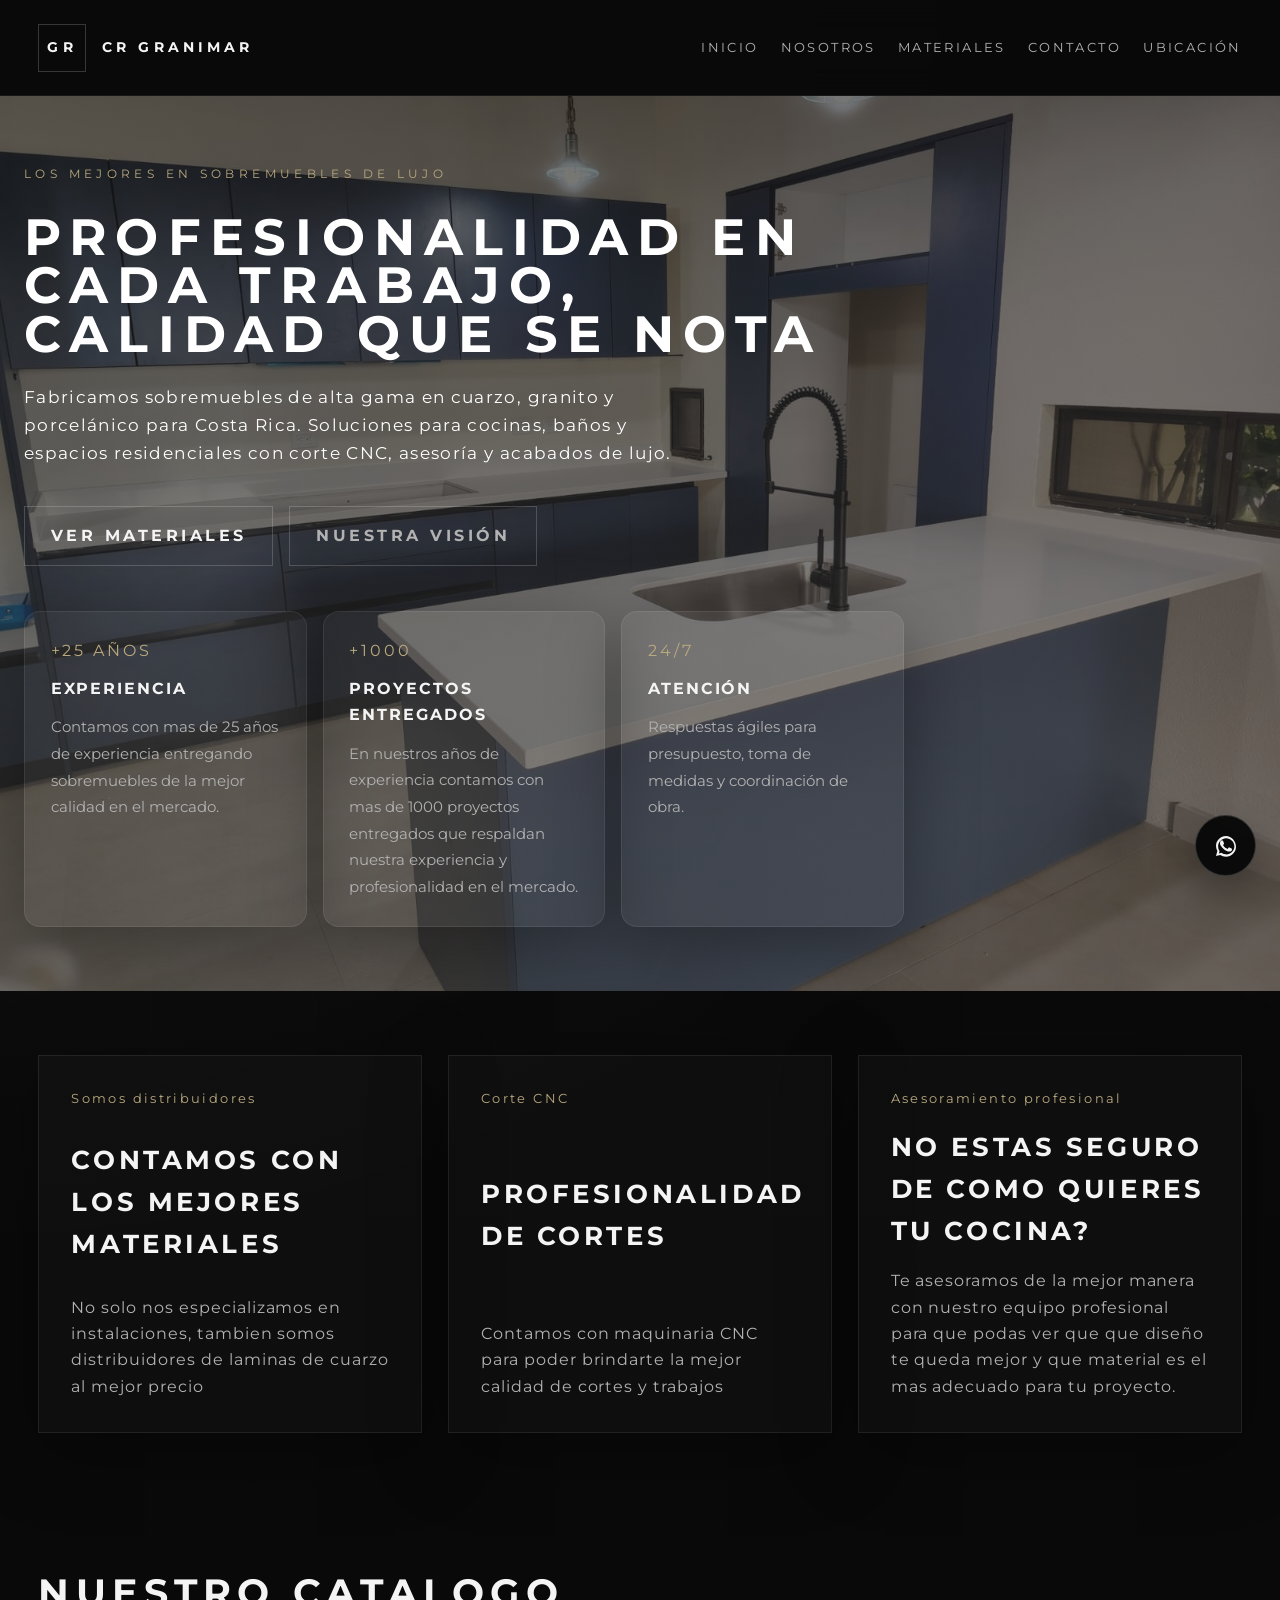
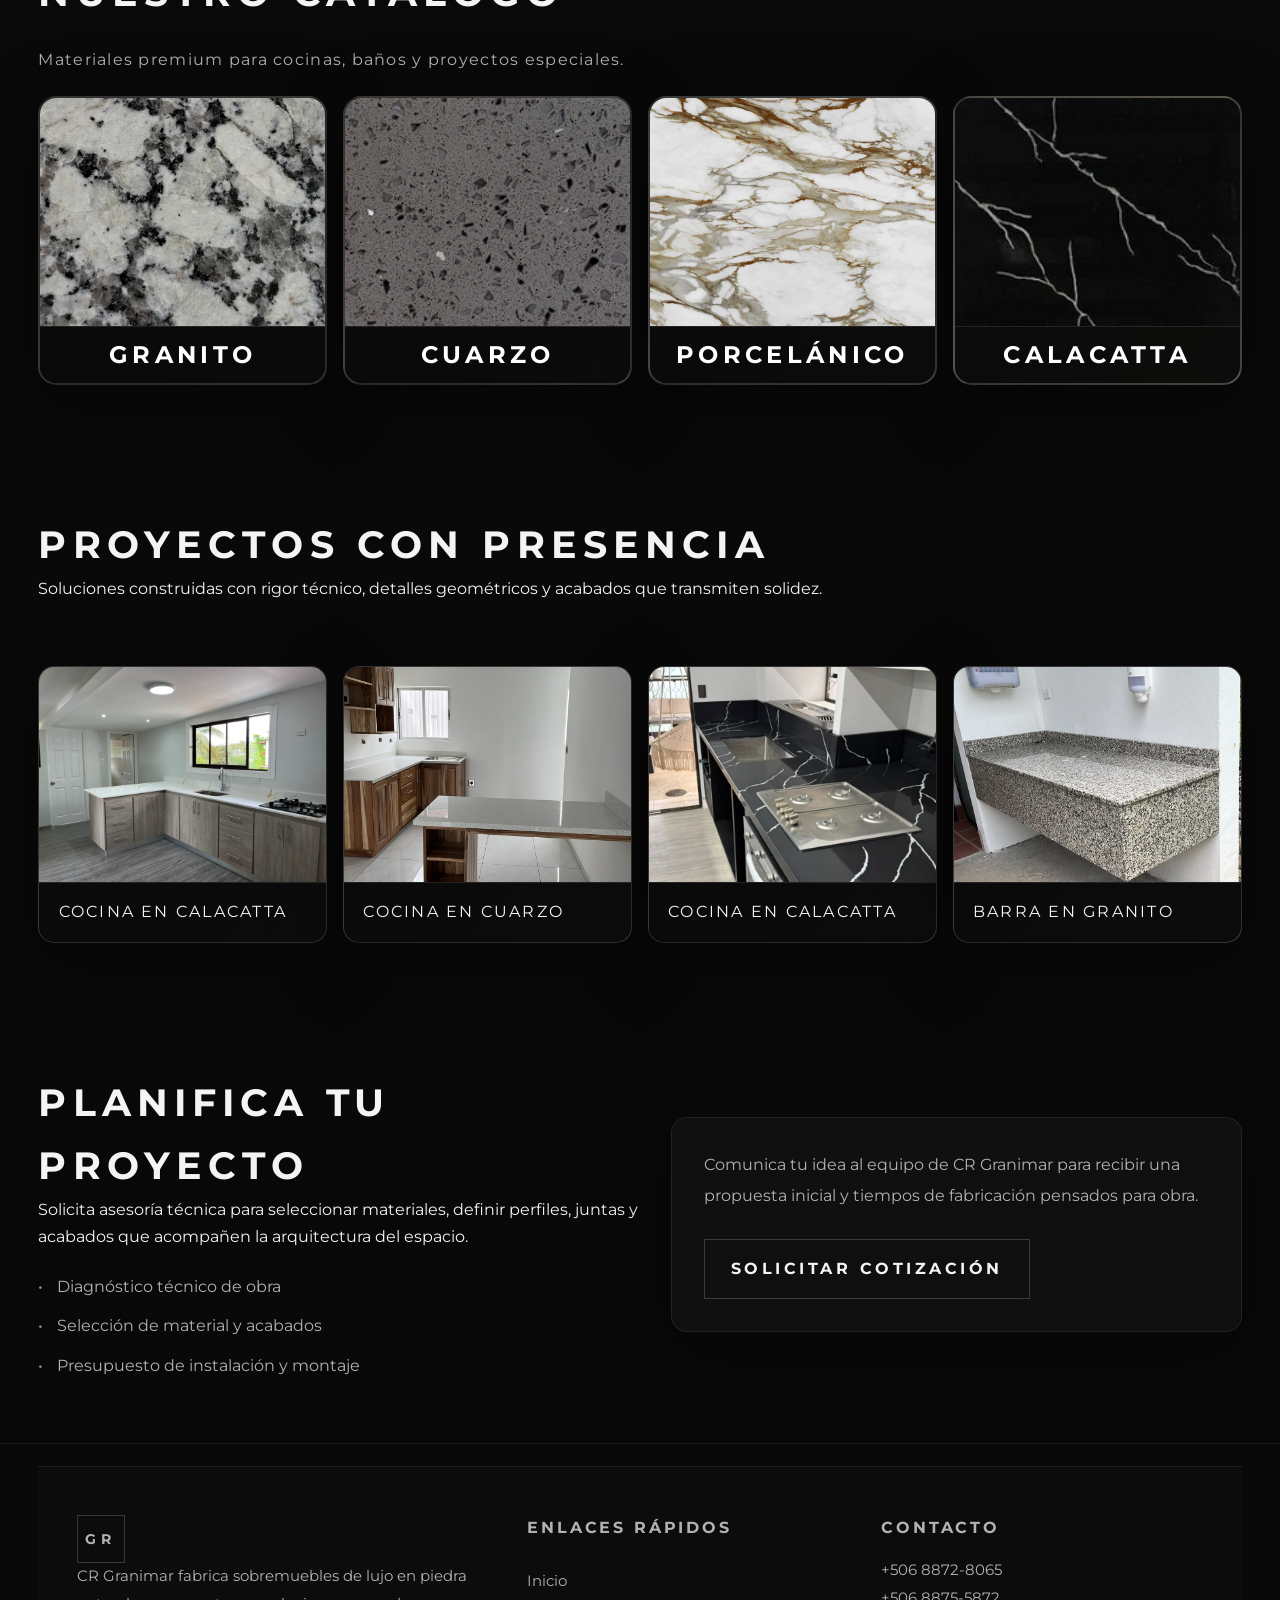
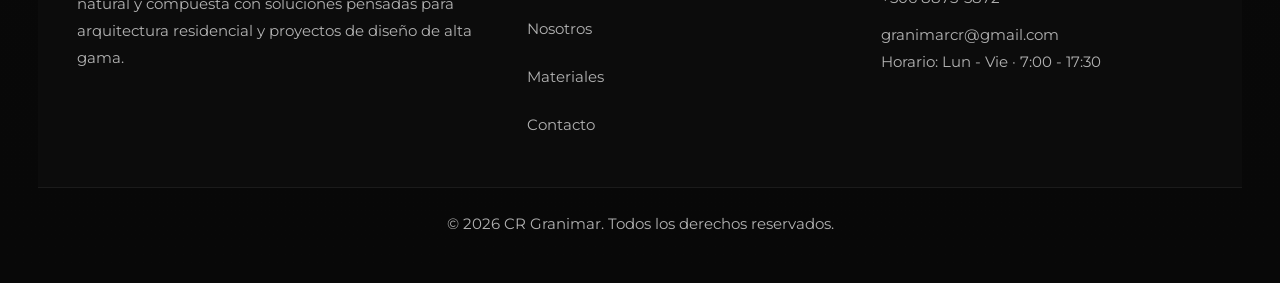
==== index.html @ e9d880f8 "deay casi terminado" ====
<!DOCTYPE html>
<html lang="es">
<head>
  <meta charset="UTF-8" />
  <meta name="viewport" content="width=device-width, initial-scale=1.0, maximum-scale=1.0, viewport-fit=cover" />
  <title>Cuarzo, granito, sobres de cuarzo y corte CNC en Costa Rica | CR Granimar</title>
  <meta name="description" content="CR Granimar ofrece cuarzos, cortes de cuarzo, corte CNC, sobres de cuarzo y granito en Costa Rica con fabricación, asesoría y montaje de lujo." />
  <meta name="keywords" content="cuarzos costa rica, cortes de cuarzo en costa rica, corte cnc costa rica, sobres cuarzo costa rica, sobres de cuarzo, cuarzo, granito, sobres granito, granito costa rica" />
  <meta name="robots" content="index, follow, max-snippet:-1, max-image-preview:large, max-video-preview:-1" />
  <link rel="canonical" href="index.html" />
  <meta property="og:title" content="Cuarzo, granito y sobres de cuarzo en Costa Rica | CR Granimar" />
  <meta property="og:description" content="Especialistas en cuarzo, granito, sobres de cuarzo y corte CNC para cocinas, baños y proyectos residenciales en Costa Rica." />
  <meta property="og:type" content="website" />
  <meta property="og:image" content="img/imageninicio.jpeg" />
  <script type="application/ld+json">
    {
      "@context": "https://schema.org",
      "@type": "Organization",
      "name": "CR Granimar",
      "url": "https://crgranimar.com",
      "description": "Especialistas en cuarzo, granito, sobres de cuarzo y corte CNC en Costa Rica.",
      "areaServed": "Costa Rica",
      "telephone": "+506 8872-8065"
    }
  </script>
  <link rel="preconnect" href="https://fonts.googleapis.com" />
  <link rel="preconnect" href="https://fonts.gstatic.com" crossorigin />
  <link href="https://fonts.googleapis.com/css2?family=Montserrat:wght@400;500;600;700;800&display=swap" rel="stylesheet" />
  <link rel="stylesheet" href="styles/global.css" />
</head>
<body>
  <div class="page-shell">
    <header class="site-header">
      <div class="brand">
        <span class="brand-mark">GR</span>
        <span class="brand-name">CR Granimar</span>
      </div>
      <button class="nav-toggle" aria-label="Abrir menú" aria-expanded="false"><span></span></button>
      <nav class="main-nav" aria-label="Navegación principal">
        <a href="index.html" class="active" aria-current="page">Inicio</a>
        <a href="quienessomos.html">Nosotros</a>
        <a href="materiales.html">Materiales</a>
        <a href="contacto.html">Contacto</a>
        <a href="ubicacion.html">Ubicación</a>
      </nav>
    </header>

    <main>
      <section class="hero-landing" aria-label="Hero principal">
        <div class="hero-bg" aria-hidden="true">
            <img src="img/imageninicio.jpeg" alt="Cocinas y baños con cuarzo, granito y sobres de cuarzo en Costa Rica" />
        </div>
        <div class="hero-overlay-inicio"></div>
        <div class="hero-content">
          <p class="eyebrow">Los mejores en sobremuebles de lujo</p>
          <h1>Profesionalidad en cada trabajo, Calidad que se nota</h1>
          <p class="hero-copy">Fabricamos sobremuebles de alta gama en cuarzo, granito y porcelánico para Costa Rica. Soluciones para cocinas, baños y espacios residenciales con corte CNC, asesoría y acabados de lujo.</p>
          <div class="hero-actions">
            <a href="materiales.html" class="hero-button">Ver materiales</a>
            <a href="quienessomos.html" class="hero-button ghost">Nuestra visión</a>
          </div>
            
          <div class="hero-support">
            
            <article class="support-card">
              
              <span>+25 Años</span>
              <h3>Experiencia</h3>
              <p>Contamos con mas de 25 años de experiencia entregando sobremuebles de la mejor
                calidad en el mercado.</p>
            </article>
            <article class="support-card">
              <span>+1000</span>
              <h3>Proyectos entregados</h3>
              <p>En nuestros años de experiencia contamos con mas de 1000 proyectos entregados
                que respaldan nuestra experiencia y profesionalidad en el mercado.</p>
              </p>
            </article>
            <article class="support-card">
              <span>24/7</span>
              <h3>Atención </h3>
              <p>Respuestas ágiles para presupuesto, toma de medidas y coordinación de obra.</p>
            </article>
          </div>
        </div>
      </section>

      <section class="section-grid section-intro">
        <article class="feature-card">
          <span class="feature-index">Somos distribuidores</span>
          <h2>Contamos con los mejores materiales</h2>
          <p>No solo nos especializamos en instalaciones, tambien somos distribuidores de laminas de cuarzo al mejor precio
          </p>
        </article>
        <article class="feature-card">
          <span class="feature-index">Corte CNC</span>
          <h2>Profesionalidad de cortes</h2>
          <p>Contamos con maquinaria CNC para poder brindarte la mejor calidad de cortes y trabajos</p>
        </article>
        <article class="feature-card">
          <span class="feature-index">Asesoramiento profesional</span>
          <h2>No estas seguro de como quieres tu cocina?</h2>
          <p>Te asesoramos de la mejor manera con nuestro equipo profesional para que podas ver que 
            que diseño te queda mejor y que material es el mas adecuado para tu proyecto.
          </p>
        </article>
      </section>

      <section class="section-materials-preview">
          <h2>Nuestro catalogo</h2>
        <p class="section-note">Materiales premium para cocinas, baños y proyectos especiales.</p>
        <div class="materials-preview">
          <a href="granito.html" class="materials-card granite">
            <img src="img/granito/granito.png" alt="" aria-hidden="true" class="materials-card-bg" />
            <span class="materials-card-label">Granito</span>
          </a>
          <a href="cuarzo.html" class="materials-card quartz">
            <img src="img/cuarzo/grisestelar.webp" alt="" aria-hidden="true" class="materials-card-bg" />
            <span class="materials-card-label">Cuarzo</span>
          </a>

          <a href="porcelanico.html" class="materials-card porcelain">
            <img src="img/porcelamico/porcelamico.png" alt="" aria-hidden="true" class="materials-card-bg" />
            <span class="materials-card-label">Porcelánico</span>
          </a>
          <a href="calacatta.html" class="materials-card calacatta">
            <img src="img/calacatta/negromarquina.webp" alt="" aria-hidden="true" class="materials-card-bg" />
            <span class="materials-card-label">Calacatta</span>
          </a>
        </div>
      </section>

      <section class="section-portfolio">
        <div class="section-heading">
          <h2>Proyectos con presencia</h2>
          <p>Soluciones construidas con rigor técnico, detalles geométricos y acabados que transmiten solidez.</p>
        </div>
        <div class="portfolio-grid">
          <article class="portfolio-card variant-1" ><img src="proyectos/calacatta4.jpeg" alt="Cocina en calacatta" /> <p>Cocina en calacatta</p></article>
          <article class="portfolio-card variant-2"><img src="proyectos/cuarzo1.jpeg" alt="Cocina en cuarzo" /><p>Cocina en cuarzo</p></article>
          <article class="portfolio-card variant-3"><img src="proyectos/calacatta5.jpeg" alt="Cocina en calacatta" /><p>Cocina en calacatta</p></article>
          <article class="portfolio-card variant-4"><img src="proyectos/granito1.jpeg" alt="Cocina en granito" /><p>Barra en granito</p></article>
        </div>
      </section>

      <section class="section-contact">
        <div>
          <h2>Planifica tu proyecto</h2>
          <p>Solicita asesoría técnica para seleccionar materiales, definir perfiles, juntas y acabados que acompañen la arquitectura del espacio.</p>
          <ul>
            <li>Diagnóstico técnico de obra</li>
            <li>Selección de material y acabados</li>
            <li>Presupuesto de instalación y montaje</li>
          </ul>
        </div>
        <div class="cta-panel">
          <p>Comunica tu idea al equipo de CR Granimar para recibir una propuesta inicial y tiempos de fabricación pensados para obra.</p>
          <a href="https://wa.me/50663608643?text=Hola,%20estoy%20interesado%20en%20una%20cotizaci%C3%B3n" class="hero-button">Solicitar cotización</a>
        </div>
      </section>
    </main>

    <footer class="site-footer">
      <div class="footer-advanced">
        <div>
          <span class="brand-mark">GR</span>
          <p>CR Granimar fabrica sobremuebles de lujo en piedra natural y compuesta con soluciones pensadas para arquitectura residencial y proyectos de diseño de alta gama.</p>
        </div>
        <div>
          <h3>Enlaces rápidos</h3>
          <ul>
            <li><a href="index.html">Inicio</a></li>
            <li><a href="quienessomos.html">Nosotros</a></li>
            <li><a href="materiales.html">Materiales</a></li>
            <li><a href="contacto.html">Contacto</a></li>
          </ul>
        </div>
        <div>
          <h3>Contacto</h3>
          <p>+506 8872-8065</p>
           <p>  +506 8875-5872</p>
          <a href="mailto:contacto@granimarcr.com">granimarcr@gmail.com</a>
          <p>Horario: Lun - Vie · 7:00 - 17:30</p>
        </div>
      </div>
      <div class="footer-bottom">
        <p>© 2026 CR Granimar. Todos los derechos reservados.</p>
      </div>
    </footer>
  </div>
  <a class="whatsapp-float" href="https://wa.me/50663608643?text=Hola,%20estoy%20interesado%20en%20una%20cotizaci%C3%B3n" target="_blank" rel="noopener noreferrer" aria-label="Contactar por WhatsApp">
    <svg viewBox="0 0 24 24" aria-hidden="true" focusable="false"><path d="M17.472 14.382c-.297-.149-1.758-.867-2.03-.967-.273-.099-.472-.148-.672.149-.198.297-.767.967-.94 1.165-.173.198-.347.223-.644.075-.297-.149-1.255-.462-2.39-1.475-.883-.788-1.48-1.761-1.653-2.059-.173-.297-.02-.458.13-.606.134-.133.297-.347.446-.52.149-.174.198-.298.298-.497.099-.198.05-.372-.025-.52-.075-.149-.672-1.612-.92-2.21-.242-.579-.487-.5-.672-.51l-.573-.01c-.198 0-.52.074-.792.372s-1.04 1.016-1.04 2.479 1.065 2.876 1.213 3.074c.149.198 2.095 3.2 5.076 4.487.709.306 1.26.489 1.69.626.71.227 1.354.195 1.863.118.568-.085 1.758-.719 2.006-1.413.248-.695.248-1.29.173-1.414-.074-.124-.273-.198-.57-.347zM12.004 2c-5.514 0-9.994 4.48-9.994 9.994 0 1.764.46 3.496 1.333 5.02L2 22l4.19-1.104a9.92 9.92 0 0 0 5.815 1.82c5.514 0 9.994-4.48 9.994-9.994S17.518 2 12.004 2zm0 18.19a8.15 8.15 0 0 1-4.32-1.203l-.307-.18-2.485.655.664-2.425-.199-.315a8.063 8.063 0 0 1-1.23-4.465c0-4.48 3.641-8.122 8.122-8.122 4.48 0 8.122 3.64 8.122 8.122 0 4.48-3.641 8.122-8.122 8.122z"/></svg>
  </a>
  <script src="scripts/main.js" defer></script>
</body>
</html>
---- styles/global.css ----
:root {
  --bg: #090909;
  --header-height: 6rem;
  --panel: #111111;
  --surface: #1b1b1b;
  --text: #f4f4f4;
  --muted: #b2b2b2;
  --accent: #b9a97f;
  --accent-soft: rgba(185, 169, 127, 0.18);
  --border: rgba(255, 255, 255, 0.08);
  --shadow: 0 18px 70px rgba(0, 0, 0, 0.35);
}

* {
  box-sizing: border-box;
  margin: 0;
  padding: 0;
}

html {
  font-size: 16px;
  -webkit-text-size-adjust: 100%;
  text-size-adjust: 100%;
}

html, body {
  min-height: 100%;
}

body {
  width: 100%;
  overflow-x: hidden;
  font-family: 'Montserrat', sans-serif;
  font-size: 16px;
  background: radial-gradient(circle at top left, rgba(255,255,255,0.04), transparent 35%),
              linear-gradient(180deg, #0a0a0a 0%, #080808 100%);
  color: var(--text);
  line-height: 1.65;
  opacity: 0;
  transition: opacity 0.45s ease;
}

body.page-ready {
  opacity: 1;
}

img {
  display: block;
  max-width: 100%;
  height: auto;
}

.page-shell,
main {
  overflow-x: hidden;
}

a {
  color: inherit;
  text-decoration: none;
}

button, input, textarea, select {
  font: inherit;
}

.page-shell {
  display: flex;
  min-height: 100vh;
  flex-direction: column;
}

.site-header,
.site-footer {
  width: 100%;
  padding: 1.4rem clamp(1.5rem, 3vw, 3rem);
  display: flex;
  justify-content: space-between;
  align-items: center;
}

.site-header {
  position: sticky;
  top: 0;
  z-index: 20;
  background: rgba(9, 9, 9, 0.92);
  border-bottom: 1px solid rgba(255,255,255,0.06);
  backdrop-filter: blur(16px);
  height: var(--header-height);
}

.brand {
  display: flex;
  align-items: center;
  gap: 1rem;
}

.brand-mark {
  display: inline-flex;
  width: 3rem;
  height: 3rem;
  align-items: center;
  justify-content: center;
  border: 1px solid rgba(255,255,255,0.18);
  letter-spacing: 0.35em;
  text-transform: uppercase;
  font-weight: 700;
  font-size: 0.9rem;
}

.brand-name {
  text-transform: uppercase;
  font-weight: 700;
  letter-spacing: 0.28em;
  font-size: 0.9rem;
}

.nav-toggle {
  display: none;
  position: relative;
  width: 3.4rem;
  height: 3.4rem;
  padding: 0;
  border: 1px solid rgba(255,255,255,0.12);
  background: rgba(255,255,255,0.04);
  color: transparent;
  text-indent: -9999px;
  overflow: hidden;
  cursor: pointer;
  border-radius: 999px;
  transition: background 0.25s ease, transform 0.25s ease, border-color 0.25s ease;
}

.nav-toggle::before,
.nav-toggle::after,
.nav-toggle span {
  content: '';
  position: absolute;
  left: 0.85rem;
  right: 0.85rem;
  height: 2px;
  background: var(--text);
  border-radius: 1px;
  transition: transform 0.28s cubic-bezier(0.2, 0.8, 0.2, 1), opacity 0.2s ease;
  transform-origin: center;
}

.nav-toggle::before {
  top: 1rem;
}

.nav-toggle span {
  top: 1.7rem;
}

.nav-toggle::after {
  top: 2.4rem;
}

.nav-toggle:hover {
  background: rgba(185,169,127,0.14);
  transform: translateY(-1px);
}

.site-header.nav-open .nav-toggle {
  border-color: rgba(185,169,127,0.35);
  background: rgba(185,169,127,0.12);
}

.site-header.nav-open .nav-toggle::before {
  top: 50%;
  transform: translateY(-50%) rotate(45deg);
}

.site-header.nav-open .nav-toggle span {
  opacity: 0;
  transform: scaleX(0.2);
}

.site-header.nav-open .nav-toggle::after {
  top: 50%;
  transform: translateY(-50%) rotate(-45deg);
}

.main-nav,
.footer-nav {
  display: flex;
  flex-wrap: wrap;
  gap: 1.4rem;
}

.main-nav {
  transition: transform 0.32s ease, opacity 0.32s ease, visibility 0.32s ease;
  z-index: 25;
}

.hero-support {
  display: grid;
  grid-template-columns: repeat(3, minmax(12rem, 1fr));
  gap: 1rem;
  margin-top: 2.8rem;
}

.support-card {
  background: rgba(255,255,255,0.03);
  border: 1px solid rgba(255,255,255,0.08);
  padding: 1.6rem;
  border-radius: 1rem;
  box-shadow: var(--shadow);
}

.support-card span {
  display: inline-block;
  margin-bottom: 0.75rem;
  font-size: 1rem;
  letter-spacing: 0.18em;
  color: var(--accent);
  text-transform: uppercase;
}

.support-card h3 {
  font-size: 1rem;
  margin-bottom: 0.75rem;
  text-transform: uppercase;
  letter-spacing: 0.12em;
}

.support-card p {
  color: var(--muted);
  font-size: 0.95rem;
  line-height: 1.75;
}

.main-nav a,
.footer-nav a {
  position: relative;
  text-transform: uppercase;
  letter-spacing: 0.18em;
  font-size: 0.82rem;
  color: var(--muted);
}

.site-header.nav-open .main-nav {
  transform: translateY(0);
  opacity: 1;
  visibility: visible;
}

.main-nav a::after,
.footer-nav a::after {
  content: '';
  position: absolute;
  left: 0;
  bottom: -0.35rem;
  width: 0;
  height: 1px;
  background: var(--accent);
  transition: width 0.3s ease;
}

.main-nav a:hover::after,
.footer-nav a:hover::after {
  width: 100%;
}

.hero-landing,
.hero-page {
  position: relative;
  /* hero should fill viewport minus header; prefer dynamic --vh to avoid mobile address-bar issues */
  min-height: calc((var(--vh, 1vh) * 100) - var(--header-height));
  /* fallback for browsers without --vh */
  min-height: calc(100vh - var(--header-height));
  display: grid;
  align-items: center;
  overflow: hidden;
}

.hero-bg {
  position: absolute;
  inset: 0;
  overflow: hidden;
  z-index: 0;
}

.hero-bg img {
  width: 100%;
  height: 100%;
  object-fit: cover;
  object-position: center;
  display: block;
}

.hero-overlay {
  position: absolute;
  inset: 0;
  background: linear-gradient(180deg rgba(145, 145, 145, 0.6) 0%, rgba(255, 255, 255, 0.95) 1000%);
  z-index: 1;
}


.hero-overlay-inicio {
  position: absolute;
  inset: 0;
  background: linear-gradient(180deg, rgba(26, 26, 26, 0.6) 0%, rgba(255, 255, 255, 0.95) 1000%);
  z-index: 1;
}
.hero-content {
  position: relative;
  z-index: 2;
  width: min(100%, 58rem);
  max-width: 58rem;
  padding: clamp(2.5rem, 6vw, 4rem) 1.5rem;
  animation: revealUp 1.2s ease forwards;
  opacity: 0;
  transform: translateY(35px);
}

.hero-content .eyebrow {
  display: inline-block;
  text-transform: uppercase;
  letter-spacing: 0.38em;
  font-size: 0.72rem;
  color: var(--accent);
  margin-bottom: 1.8rem;
}

.hero-content h1 {
  font-size: clamp(3rem, 4vw, 5.4rem);
  line-height: 0.95;
  letter-spacing: 0.18em;
  text-transform: uppercase;
  margin-bottom: 1.6rem;
  color: white;
}

.hero-copy {
  max-width: 42rem;
  color:  white;
  font-size: 1.05rem;
  letter-spacing: 0.08em;
  margin-bottom: 2.4rem;
}

.hero-actions {
  display: flex;
  flex-wrap: wrap;
  gap: 1rem;
}

.hero-button {
  display: inline-flex;
  align-items: center;
  justify-content: center;
  min-width: 11rem;
  padding: 1rem 1.6rem;
  text-transform: uppercase;
  letter-spacing: 0.22em;
  font-weight: 700;
  border: 1px solid rgba(255,255,255,0.18);
  transition: transform 0.28s ease, background 0.28s ease, color 0.28s ease;
}

.hero-button:hover {
  transform: translateY(-2px);
  background: rgba(185, 169, 127, 0.12);
  color: var(--text);
}

.hero-button.ghost {
  color: var(--muted);
}

.section-grid {
  display: grid;
  gap: 1.6rem;
  padding: 4rem clamp(1.5rem, 3vw, 3rem);
}

.section-intro {
  grid-template-columns: repeat(auto-fit, minmax(18rem, 1fr));
}

.feature-card {
  background: rgba(255,255,255,0.02);
  border: 1px solid rgba(255,255,255,0.08);
  padding: 2rem;
  min-height: 15rem;
  display: flex;
  flex-direction: column;
  justify-content: space-between;
  box-shadow: var(--shadow);
}

.feature-index {
  display: block;
  font-size: 0.82rem;
  letter-spacing: 0.18em;
  margin-bottom: 1rem;
  color: var(--accent);
}

.feature-card h2 {
  font-size: 1.6rem;
  text-transform: uppercase;
  letter-spacing: 0.14em;
  margin-bottom: 1rem;
}

.feature-card p {
  color: var(--muted);
  font-size: 1rem;
  letter-spacing: 0.06em;
}

.section-materials-preview,
.section-portfolio,
.section-contact {
  padding: 4rem clamp(1.5rem, 3vw, 3rem);
  gap: 2rem;
}

.section-materials-preview {
  display: grid;
  gap: 1.4rem;
}

.section-materials-preview h2,
.section-portfolio h2,
.section-contact h2 {
  font-size: clamp(2rem, 3vw, 2.8rem);
  letter-spacing: 0.16em;
  text-transform: uppercase;
}

.section-note {
  max-width: 62rem;
  color: var(--muted);
  font-size: 1rem;
  letter-spacing: 0.08em;
}

.materials-preview {
  display: grid;
  grid-template-columns: repeat(auto-fit, minmax(12rem, 1fr));
  gap: 1rem;
  align-items: stretch;
}

.materials-card {
  position: relative;
  aspect-ratio: 1 / 1;
  min-height: 13rem;
  display: grid;
  grid-template-rows: minmax(0, 1fr) auto;
  border-radius: 1.15rem;
  border: 2px solid rgba(255,255,255,0.08);
  background: rgba(255,255,255,0.04);
  color: #ffffff;
  text-transform: uppercase;
  letter-spacing: 0.18em;
  font-weight: 700;
  font-size:1.5rem;
  text-align: center;
  box-shadow: var(--shadow);
  transition: transform 0.25s ease, border-color 0.25s ease;
  overflow: hidden;
}

.materials-card-bg {
  width: 100%;
  height: 100%;
  object-fit: cover;
  object-position: center;
  filter: brightness(0.9);
  transform: scale(1);
  z-index: 0;
}

.materials-card:hover {
  transform: translateY(-3px);
  border-color: rgba(185,169,127,0.35);
}

.materials-card::before {
  content: '';
  position: absolute;
  inset: 0;
  background: linear-gradient(180deg, rgba(12,12,12,0.12), rgba(9,9,9,0.28));
  z-index: 1;
  pointer-events: none;
}

.materials-card > * {
  position: relative;
  z-index: 2;
}

.materials-card-label {
  display: flex;
  align-items: center;
  justify-content: center;
  min-height: 3.4rem;
  padding: 0.8rem 0.9rem;
  background: rgba(8, 8, 8, 0.9);
  border-top: 1px solid rgba(255,255,255,0.1);
  line-height: 1.25;
  color: #ffffff;
}

.materials-card.granite { background: linear-gradient(135deg, rgba(26,26,26,0.9), rgba(41,41,41,0.95)); }
.materials-card.quartz { background: linear-gradient(135deg, rgba(23,23,23,0.9), rgba(54,52,48,0.95)); }
.materials-card.marble { background: linear-gradient(135deg, rgba(31,31,31,0.9), rgba(65,64,62,0.95)); }
.materials-card.porcelain { background: linear-gradient(135deg, rgba(28,28,28,0.9), rgba(57,57,57,0.95)); }
.materials-card.calacatta { background: linear-gradient(135deg, rgba(42,37,33,0.9), rgba(80,73,66,0.95)); }

.section-portfolio {
  display: grid;
}

.section-heading {
  max-width: 55rem;
  margin-bottom: 2rem;
}

.portfolio-grid {
  display: grid;
  grid-template-columns: repeat(auto-fit, minmax(12rem, 1fr));
  gap: 1rem;
}

.portfolio-card {
  min-height: 14rem;
  border: 1px solid rgba(255,255,255,0.08);
  border-radius: 1rem;
  padding: 0;
  position: relative;
  overflow: hidden;
  box-shadow: var(--shadow);
  display: grid;
  grid-template-rows: minmax(0, 1fr) auto;
  align-items: stretch;
}

.portfolio-card img {
  width: 100%;
  height: 100%;
  object-fit: cover;
  object-position: center;
  display: block;
}

.portfolio-card p {
  position: relative;
  margin: 0;
  z-index: 1;
  color: var(--text);
  text-transform: uppercase;
  letter-spacing: 0.14em;
  padding: 1rem 1.2rem;
  background: rgba(8, 8, 8, 0.9);
  border-top: 1px solid rgba(255,255,255,0.1);
}

.portfolio-card.variant-1 { background: linear-gradient(135deg, rgba(25,25,25,0.95), rgba(40,40,40,0.96)); }
.portfolio-card.variant-2 { background: linear-gradient(135deg, rgba(20,20,20,0.95), rgba(45,45,45,0.96)); }
.portfolio-card.variant-3 { background: linear-gradient(135deg, rgba(18,18,18,0.95), rgba(43,43,43,0.96)); }
.portfolio-card.variant-4 { background: linear-gradient(135deg, rgba(22,22,22,0.95), rgba(48,48,48,0.96)); }

.section-contact {
  display: grid;
  grid-template-columns: 1fr 0.95fr;
  align-items: center;
  gap: 2rem;
}

.section-contact ul {
  list-style: none;
  margin-top: 1.5rem;
  display: grid;
  gap: 0.8rem;
  padding-left: 0;
}

.section-contact li {
  position: relative;
  padding-left: 1.15rem;
  color: var(--muted);
}

.section-contact li::before {
  content: '•';
  position: absolute;
  left: 0;
  top: 0;
  color: var(--accent);
}

.cta-panel {
  background: rgba(255,255,255,0.03);
  border: 1px solid rgba(255,255,255,0.08);
  padding: 2rem;
  border-radius: 1rem;
  box-shadow: var(--shadow);
}

.cta-panel p {
  color: var(--muted);
  line-height: 1.9;
  margin-bottom: 1.75rem;
}

.site-footer {
  border-top: 1px solid rgba(255,255,255,0.06);
  color: var(--muted);
  font-size: 0.92rem;
  flex-direction: column;
  align-items: stretch;
}

.footer-bottom {
  padding: 1.5rem clamp(1.5rem, 3vw, 3rem);
  border-top: 1px solid rgba(255,255,255,0.08);
  text-align: center;
}

.footer-advanced {
  display: grid;
  grid-template-columns: 1.3fr 1fr 1fr;
  gap: 2rem;
  padding: 3rem clamp(1.5rem, 3vw, 3rem);
  background: rgba(13,13,13,0.98);
  border-top: 1px solid rgba(255,255,255,0.08);
}

.footer-advanced h3 {
  margin-bottom: 1rem;
  font-size: 0.98rem;
  letter-spacing: 0.18em;
  text-transform: uppercase;
}

.footer-advanced p,
.footer-advanced a,
.footer-advanced li {
  color: var(--muted);
  line-height: 1.85;
}

.footer-advanced a {
  display: inline-block;
  margin-top: 0.65rem;
}

.footer-advanced ul {
  list-style: none;
  padding: 0;
  margin: 0;
  display: grid;
  gap: 0.65rem;
}

.hero-page {
  display: grid;
  grid-template-columns: 1.15fr 0.85fr;
  align-items: center;
  gap: 3rem;
  padding: 5rem clamp(1.5rem, 3vw, 3rem);
  min-height: calc(100vh - 8rem);
}

.hero-split {
  background: linear-gradient(135deg, rgba(255,255,255,0.03), rgba(9,9,9,0.92));
  border: 1px solid rgba(255,255,255,0.08);
  box-shadow: var(--shadow);
}

.hero-copy,
.hero-quote {
  opacity: 0;
  transform: translateY(30px);
  animation: revealUp 1s ease forwards;
}

.hero-copy {
  animation-delay: 0.18s;
}

.hero-quote {
  max-width: 24rem;
  padding: 1.4rem 1.6rem;
  border: 1px solid rgba(255,255,255,0.08);
  background: rgba(255,255,255,0.06);
  backdrop-filter: blur(8px);
  box-shadow: var(--shadow);
  color: var(--text);
  line-height: 1.8;
  animation-delay: 0.28s;
}

.animate-item {
  opacity: 0;
  transform: translateY(24px);
  transition: opacity 0.75s cubic-bezier(0.16, 1, 0.3, 1), transform 0.75s cubic-bezier(0.16, 1, 0.3, 1);
}

.animate-item.visible {
  opacity: 1;
  transform: none;
}

.section-panel {
  background: rgba(255,255,255,0.03);
  border: 1px solid rgba(255,255,255,0.08);
  padding: 2.8rem;
  margin: 0 clamp(1.5rem, 3vw, 3rem);
  box-shadow: var(--shadow);
}

.section-panel h2 {
  margin-bottom: 1.4rem;
  text-transform: uppercase;
  letter-spacing: 0.16em;
  font-size: 1.55rem;
}

.section-panel p,
.section-panel ul {
  color: var(--muted);
  line-height: 1.85;
}

.section-panel ul {
  margin-top: 1.2rem;
  list-style: none;
  display: grid;
  gap: 0.9rem;
}

.section-panel ul li {
  position: relative;
  padding-left: 1rem;
}

.section-panel ul li::before {
  content: '';
  position: absolute;
  left: 0;
  top: 0.8rem;
  width: 0.55rem;
  height: 0.55rem;
  background: var(--accent);
}

.detail-grid {
  display: grid;
  grid-template-columns: repeat(3, minmax(12rem, 1fr));
  gap: 1.5rem;
  margin-top: 2rem;
}

.detail-grid article {
  border: 1px solid rgba(255,255,255,0.08);
  padding: 1.8rem;
  background: rgba(255,255,255,0.02);
}

.detail-grid h3 {
  margin-bottom: 1rem;
  font-size: 1.1rem;
  letter-spacing: 0.12em;
  text-transform: uppercase;
}

.category-grid {
  padding: clamp(1.5rem, 3vw, 3rem);
  display: grid;
  gap: 1.5rem;
  grid-template-columns: repeat(auto-fit, minmax(16rem, 1fr));
}

.category-card {
  position: relative;
  min-height: 18rem;
  display: flex;
  flex-direction: column;
  justify-content: flex-end;
  padding: 2rem;
  border: 1px solid rgba(255,255,255,0.08);
  background: linear-gradient(180deg, rgba(16,16,16,0.88), rgba(9,9,9,0.96));
  overflow: hidden;
  box-shadow: var(--shadow);
}

.category-card-bg {
  position: absolute;
  inset: 0;
  width: 100%;
  height: 100%;
  object-fit: cover;
  object-position: center;
  filter: blur(10px) brightness(0.45);
  transform: scale(1.08);
  z-index: 0;
}

.category-card span,
.category-card p {
  position: relative;
  z-index: 2;
}

.category-card span {
  font-size: 1.55rem;
  text-transform: uppercase;
  letter-spacing: 0.18em;
  margin-bottom: 1rem;
}

.category-card p {
  color: var(--muted);
  line-height: 1.8;
}

.category-card::before {
  content: '';
  position: absolute;
  inset: 0;
  background: linear-gradient(145deg, rgba(255,255,255,0.04), transparent 40%);
  pointer-events: none;
  z-index: 1;
}

.contact-layout {
  display: grid;
  grid-template-columns: 1fr 1.05fr;
  gap: 2rem;
  padding: clamp(1.5rem, 3vw, 3rem);
}

.contact-panel,
.contact-form,
.location-panel {
  background: rgba(255,255,255,0.02);
  border: 1px solid rgba(255,255,255,0.08);
  box-shadow: var(--shadow);
}

.contact-panel,
.location-panel {
  padding: 2.6rem;
}

.contact-panel ul,
.location-panel ul {
  margin-top: 1.4rem;
  display: grid;
  gap: 0.9rem;
  list-style: none;
}

.contact-form {
  display: grid;
  gap: 1.25rem;
  padding: 2.6rem;
}

.contact-form label {
  display: grid;
  gap: 0.6rem;
  font-size: 0.92rem;
  color: var(--text);
  text-transform: uppercase;
  letter-spacing: 0.12em;
}

.contact-form input,
.contact-form select,
.contact-form textarea {
  width: 100%;
  padding: 1rem 1rem;
  border: 1px solid rgba(255,255,255,0.12);
  background: rgba(255,255,255,0.04);
  color: var(--text);
  outline: none;
}

.contact-form input:focus,
.contact-form select:focus,
.contact-form textarea:focus {
  border-color: rgba(185,169,127,0.45);
}

.contact-form button {
  margin-top: 0.5rem;
  padding: 1rem 1.4rem;
  text-transform: uppercase;
  letter-spacing: 0.18em;
  border: 1px solid rgba(185,169,127,0.32);
  background: rgba(185,169,127,0.08);
  color: var(--text);
  cursor: pointer;
}

.map-panel {
  display: grid;
  min-height: 22rem;
  padding: 1.5rem;
}

.map-frame {
  flex: 1;
  display: grid;
  border: 1px solid rgba(255,255,255,0.08);
  background: linear-gradient(145deg, rgba(255,255,255,0.04), rgba(9,9,9,0.92));
  overflow: hidden;
  min-height: 24rem;
}

.map-frame iframe {
  width: 100%;
  height: 100%;
  border: 0;
}

.sample-grid,
.project-grid {
  display: grid;
  gap: 1rem;
}

.sample-grid {
  grid-template-columns: repeat(auto-fit, minmax(10rem, 1fr));
}

.sample-card {
  position: relative;
  min-height: 12rem;
  border: 1px solid rgba(255,255,255,0.08);
  overflow: hidden;
  display: grid;
  align-items: end;
  padding: 1rem;
}

.sample-card:nth-child(1) { background: radial-gradient(circle at top left, #222, #0b0b0b); }
.sample-card:nth-child(2) { background: radial-gradient(circle at top left, #404040, #101010); }
.sample-card:nth-child(3) { background: radial-gradient(circle at top left, #fafafa, #dedede); }
.sample-card:nth-child(4) { background: radial-gradient(circle at top left, #0f1723, #121116); }
.sample-card:nth-child(5) { background: radial-gradient(circle at top left, #5b4535, #120e0b); }
.sample-card:nth-child(6) { background: radial-gradient(circle at top left, #1a2f24, #0b120c); }
.sample-card:nth-child(7) { background: radial-gradient(circle at top left, #c8b79d, #2f2922); }
.sample-card:nth-child(8) { background: radial-gradient(circle at top left, #462d26, #130c0b); }
.sample-card:nth-child(9) { background: radial-gradient(circle at top left, #1f1f1f, #0a0a0a); }
.sample-card:nth-child(10) { background: radial-gradient(circle at top left, #d9c9b2, #2f281f); }

.sample-card::after {
  content: attr(data-name);
  position: absolute;
  inset: 0;
  display: grid;
  place-items: end center;
  background: rgba(0,0,0,0.6);
  color: white;
  font-size: 0.94rem;
  letter-spacing: 0.12em;
  text-transform: uppercase;
  transform: translateY(100%);
  transition: transform 0.3s ease;
  padding-bottom: 1rem;
}

.sample-card:hover::after {
  transform: translateY(0);
}

.sample-card::before {
  content: '';
  position: absolute;
  inset: 0;
  z-index: 0;
  opacity: 0.95;
}

.sample-card span {
  position: relative;
  z-index: 1;
  color: transparent;
}

.sample-card-bg {
  position: absolute;
  inset: 0;
  width: 100%;
  height: 100%;
  object-fit: cover;
  object-position: center;
   
  transform: scale(1.1);
  z-index: 0;
}

.project-grid {
  grid-template-columns: repeat(3, minmax(12rem, 1fr));
}

.project-card {
  position: relative;
  min-height: 12rem;
  border: 1px solid rgba(255,255,255,0.08);
  overflow: hidden;
  background-color: #111;
}

.project-card-bg {
  position: absolute;
  inset: 0;
  width: 100%;
  height: 100%;
  object-fit: cover;
  object-position: center;
  
  transform: scale(1.1);
  z-index: 0;
}

.project-card::before {
  content: '';
  position: absolute;
  inset: 0;
  background: linear-gradient(180deg, rgba(0,0,0,0.08) 0%, rgba(0,0,0,0.4) 100%);
}

.project-card p {
  position: absolute;
  bottom: 1rem;
  left: 1rem;
  margin: 0;
  color: var(--text);
  z-index: 1;
  text-transform: uppercase;
  letter-spacing: 0.12em;
  font-size: 0.82rem;
}

.project-card.variant-1 { background: linear-gradient(150deg, #292929, #121212); }
.project-card.variant-2 { background: linear-gradient(160deg, #1b1b1b, #2f2f2f); }
.project-card.variant-3 { background: linear-gradient(160deg, #0f0f0f, #202020); }
.project-card.variant-4 { background: linear-gradient(160deg, #151515, #282828); }
.project-card.variant-5 { background: linear-gradient(160deg, #232323, #101010); }
.project-card.variant-6 { background: linear-gradient(160deg, #131313, #2a2a2a); }
.project-card.variant-7 { background: linear-gradient(160deg, #181818, #303030); }
.project-card.variant-8 { background: linear-gradient(160deg, #111111, #272727); }
.project-card.variant-9 { background: linear-gradient(160deg, #202020, #141414); }
.project-card.variant-10 { background: linear-gradient(160deg, #0d0d0d, #242424); }
.project-card.variant-11 { background: linear-gradient(160deg, #191919, #2b2b2b); }
.project-card.variant-12 { background: linear-gradient(160deg, #121212, #242424); }
.project-card.variant-13 { background: linear-gradient(160deg, #1f1f1f, #171717); }
.project-card.variant-14 { background: linear-gradient(160deg, #141414, #262626); }
.project-card.variant-15 { background: linear-gradient(160deg, #111111, #212121); }

.whatsapp-float {
  position: fixed;
  right: 1.5rem;
  bottom: 1.5rem;
  z-index: 50;
  display: inline-flex;
  align-items: center;
  justify-content: center;
  width: 3.8rem;
  height: 3.8rem;
  border-radius: 50%;
  border: 1px solid rgba(255,255,255,0.16);
  background: rgba(10,10,10,0.98);
  color: var(--text);
  text-decoration: none;
  box-shadow: 0 18px 45px rgba(0,0,0,0.35);
  transition: transform 0.25s ease, border-color 0.25s ease, background 0.25s ease;
}

.whatsapp-float svg {
  width: 1.5rem;
  height: 1.5rem;
  fill: var(--text);
}

.whatsapp-float:hover {
  transform: translateY(-3px);
  border-color: rgba(185,169,127,0.45);
  background: rgba(185,169,127,0.14);
}

@media (max-width: 900px) {
  .nav-toggle {
    display: inline-flex;
  }

  .feature-card {
    padding: 1.5rem;
    min-height: auto;
    gap: 0.75rem;
  }

  .feature-index {
    font-size: 0.72rem;
    margin-bottom: 0.25rem;
  }

  .feature-card h2 {
    font-size: 1.25rem;
    margin-bottom: 0.25rem;
  }

  .feature-card p {
    font-size: 0.95rem;
  }

  .main-nav {
    position: fixed;
    inset: 5.2rem 0 auto 0;
    background: rgba(12,12,12,0.98);
    flex-direction: column;
    padding: 2rem 1.5rem 2.5rem;
    gap: 1rem;
    transform: translateY(-110%);
    opacity: 0;
    visibility: hidden;
    transition: transform 0.32s ease, opacity 0.32s ease;
    backdrop-filter: blur(14px);
    border-bottom: 1px solid rgba(255,255,255,0.08);
  }

  .main-nav a {
    font-size: 0.95rem;
    color: var(--text);
  }

  .site-header {
    flex-wrap: wrap;
    align-items: center;
    padding: 1rem clamp(1rem, 3vw, 1.5rem);
  }

  .site-header.nav-open {
    background: rgba(9,9,9,0.98);
  }

  .site-header.nav-open .nav-toggle {
    background: rgba(185,169,127,0.12);
  }

  .hero-page,
  .hero-landing {
    min-height: auto;
    min-height: calc((var(--vh, 1vh) * 100) - var(--header-height));
    min-height: calc(100vh - var(--header-height));
    padding: 5.5rem 1rem 2rem;
    align-items: start;
  }

  .hero-content {
    width: 100%;
    max-width: 100%;
    padding: 0 0 1.25rem;
  }

  .hero-content h1 {
    font-size: clamp(2.25rem, 5.3vw, 3.2rem);
    max-width: 10ch;
  }

  .hero-support {
    grid-template-columns: 1fr;
  }

  .hero-actions {
    flex-direction: column;
    align-items: flex-start;
  }

  .hero-button {
    width: 100%;
    max-width: 18rem;
  }

  .section-contact,
  .contact-layout,
  .section-categories,
  .detail-grid,
  .project-grid,
  .category-grid,
  .footer-advanced {
    grid-template-columns: 1fr;
  }

  .section-panel,
  .contact-panel,
  .contact-form,
  .map-panel {
    margin: 0 1.25rem 1.5rem;
  }

  .site-footer {
    padding-inline: 0;
  }

  .footer-advanced {
    padding: 2.2rem 1rem;
    gap: 1.5rem;
  }
}

@media (max-width: 720px) {
  .section-intro {
    grid-template-columns: 1fr;
  }

  .feature-card {
    padding: 1.25rem;
  }

  .feature-card h2 {
    font-size: 1.1rem;
    letter-spacing: 0.1em;
  }

  .feature-card p {
    font-size: 0.9rem;
  }

  .whatsapp-float {
    right: 1rem;
    bottom: 1rem;
    width: 3.4rem;
    height: 3.4rem;
  }

  .hero-content {
    padding: 0 0 1rem;
  }

  .hero-content h1 {
    font-size: clamp(2rem, 8vw, 2.7rem);
    letter-spacing: 0.12em;
  }

  .hero-copy {
    font-size: 0.95rem;
  }

  .hero-landing {
    min-height: auto;
    min-height: calc((var(--vh, 1vh) * 100) - var(--header-height));
    min-height: calc(100vh - var(--header-height));
    padding-block: 5rem 2rem;
  }

  .materials-preview {
    grid-template-columns: repeat(2, minmax(0, 1fr));
  }

  .materials-card {
    min-height: clamp(10rem, 42vw, 13.5rem);
  }

  .materials-card-label {
    min-height: 3rem;
    font-size: 0.95rem;
    letter-spacing: 0.14em;
  }

  .portfolio-grid {
    grid-template-columns: 1fr;
  }

  .section-grid,
  .section-materials-preview,
  .section-portfolio,
  .section-contact {
    padding: 3rem 1rem;
  }

  .section-contact {
    grid-template-columns: 1fr;
  }

  .section-heading,
  .section-note {
    max-width: 100%;
  }
}

@keyframes revealUp {
  from {
    opacity: 0;
    transform: translateY(35px);
  }
  to {
    opacity: 1;
    transform: translateY(0);
  }
}

@media (max-width: 1024px) {
  .hero-page {
    grid-template-columns: 1fr;
    min-height: auto;
  }

  .contact-layout,
  .section-categories {
    grid-template-columns: 1fr;
  }

  .detail-grid,
  .project-grid {
    grid-template-columns: 1fr;
  }
}

.section-panel,
.contact-panel,
.contact-form,
.map-panel {
  margin: 0 clamp(1rem, 4vw, 1.5rem);
}

.hero-page {
  padding: 3rem 1.2rem;
}

.category-grid {
  padding: 2rem 1.2rem 3rem;
}
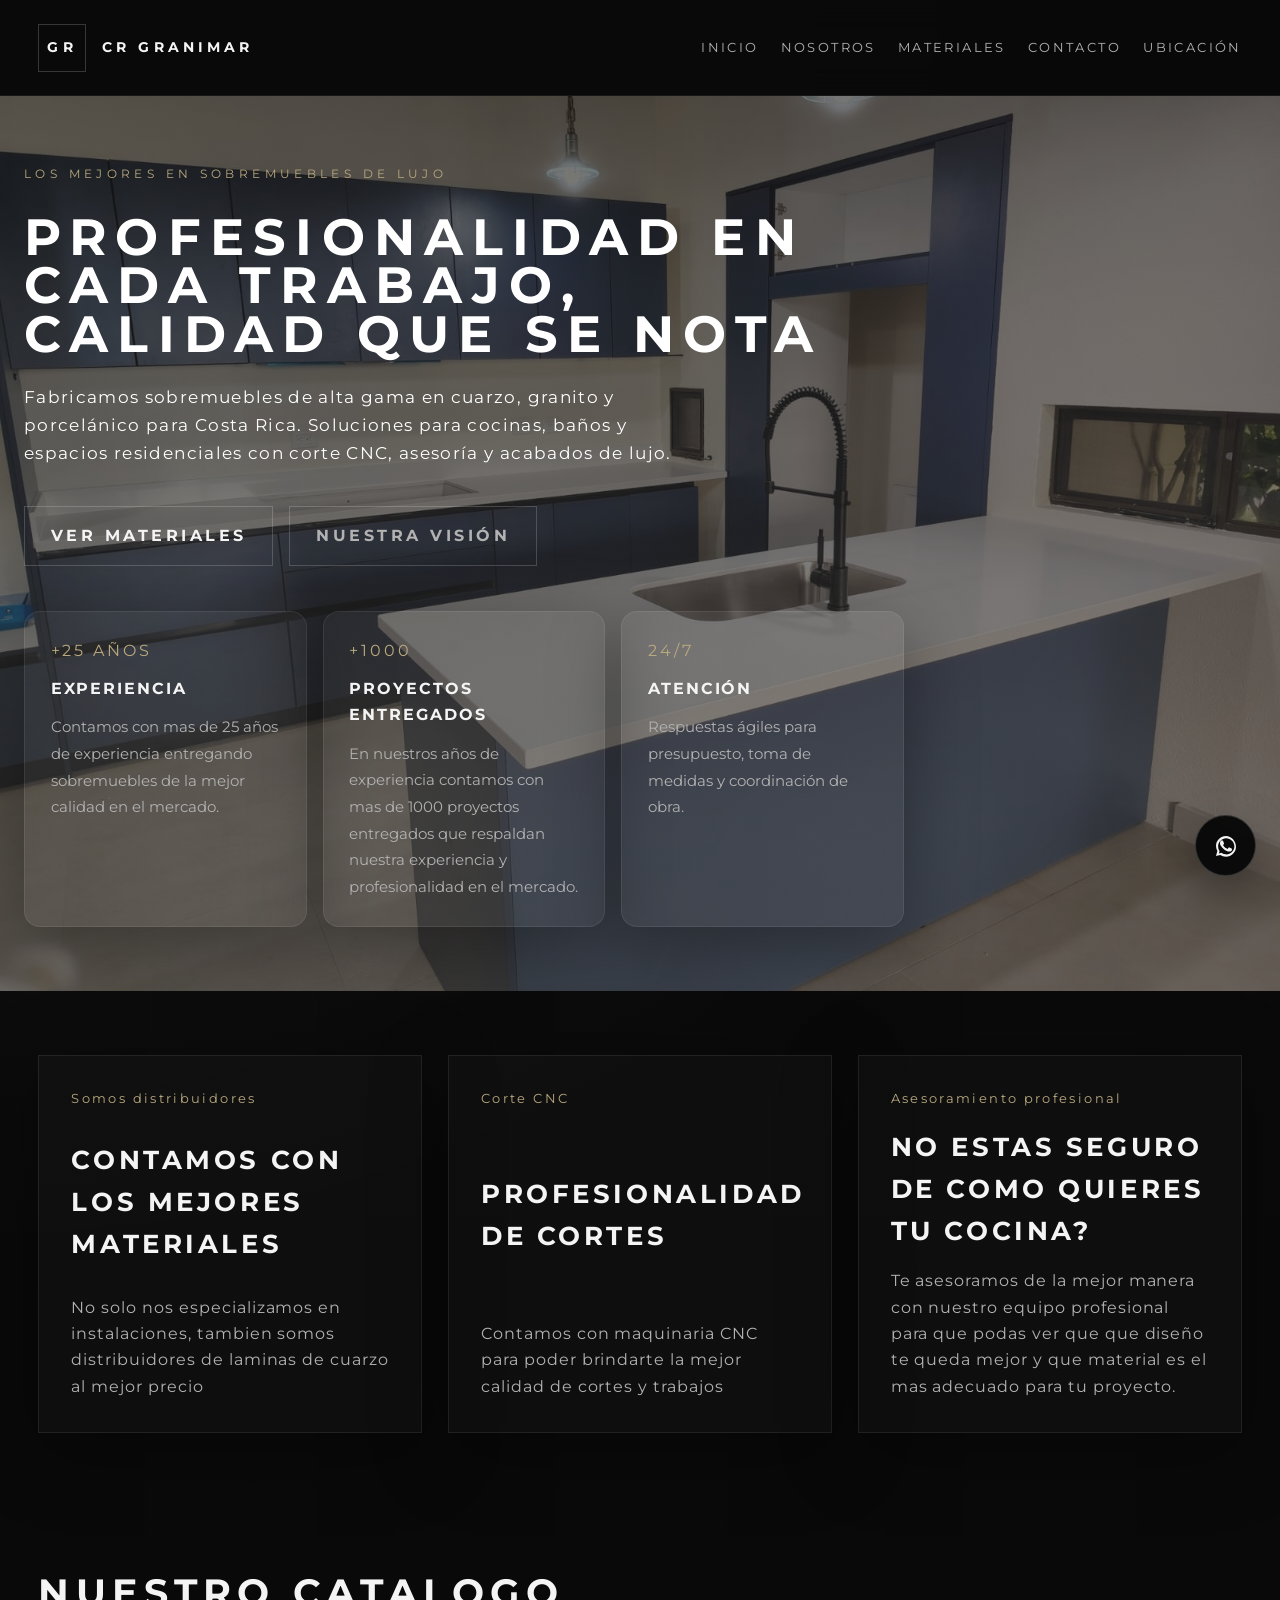
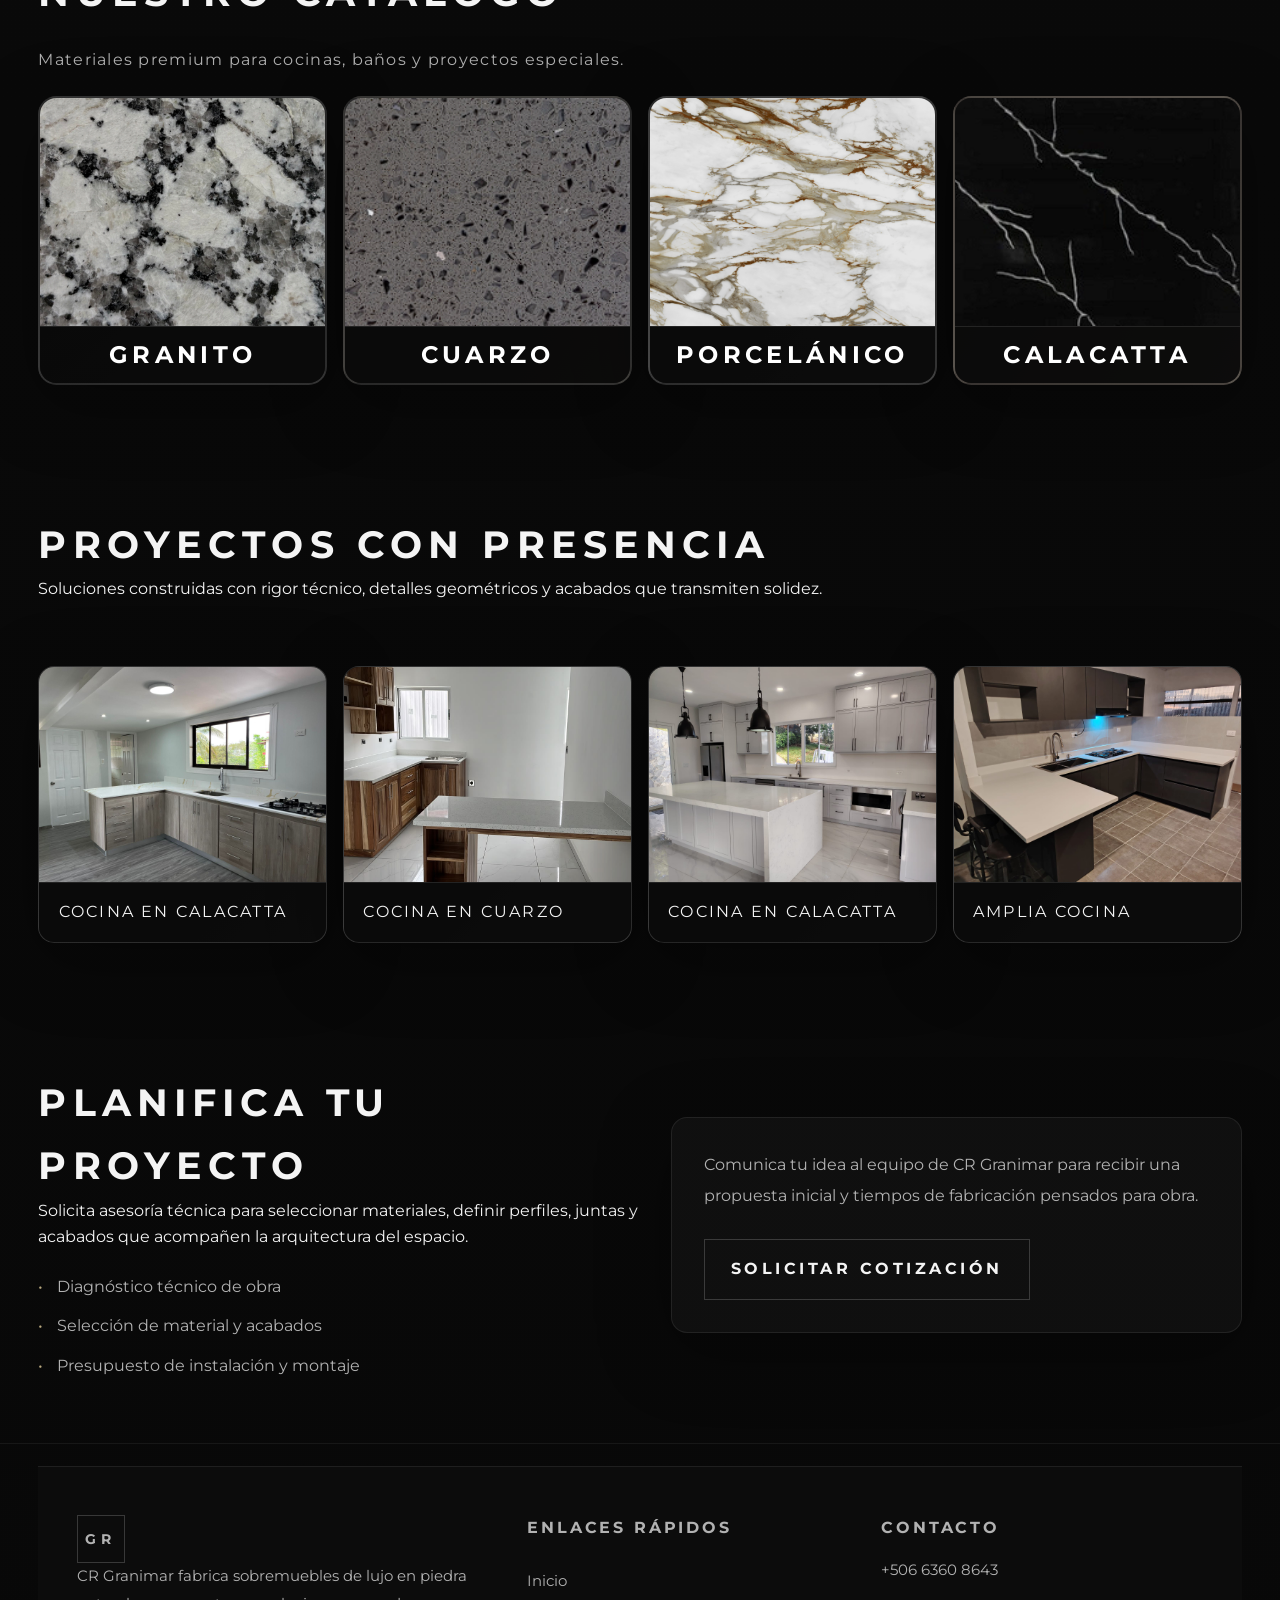
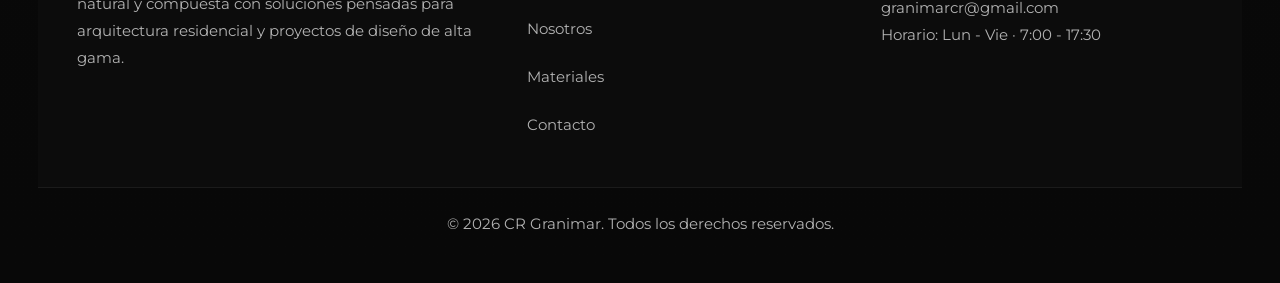
==== commit 8e893dd3: "Erre" ====
--- a/index.html
+++ b/index.html
@@ -138,8 +138,8 @@
         <div class="portfolio-grid">
           <article class="portfolio-card variant-1" ><img src="proyectos/calacatta4.jpeg" alt="Cocina en calacatta" /> <p>Cocina en calacatta</p></article>
           <article class="portfolio-card variant-2"><img src="proyectos/cuarzo1.jpeg" alt="Cocina en cuarzo" /><p>Cocina en cuarzo</p></article>
-          <article class="portfolio-card variant-3"><img src="proyectos/calacatta5.jpeg" alt="Cocina en calacatta" /><p>Cocina en calacatta</p></article>
-          <article class="portfolio-card variant-4"><img src="proyectos/granito1.jpeg" alt="Cocina en granito" /><p>Barra en granito</p></article>
+          <article class="portfolio-card variant-3"><img src="proyectos/cuarzo2.jpeg" alt="Cocina en calacatta" /><p>Cocina en calacatta</p></article>
+          <article class="portfolio-card variant-4"><img src="proyectos/cuarzo4.jpeg" alt="Cocina en granito" /><p> Amplia Cocina</p></article>
         </div>
       </section>
 
@@ -177,8 +177,8 @@
         </div>
         <div>
           <h3>Contacto</h3>
-          <p>+506 8872-8065</p>
-           <p>  +506 8875-5872</p>
+          <p>+506 6360 8643</p>
+           
           <a href="mailto:contacto@granimarcr.com">granimarcr@gmail.com</a>
           <p>Horario: Lun - Vie · 7:00 - 17:30</p>
         </div>
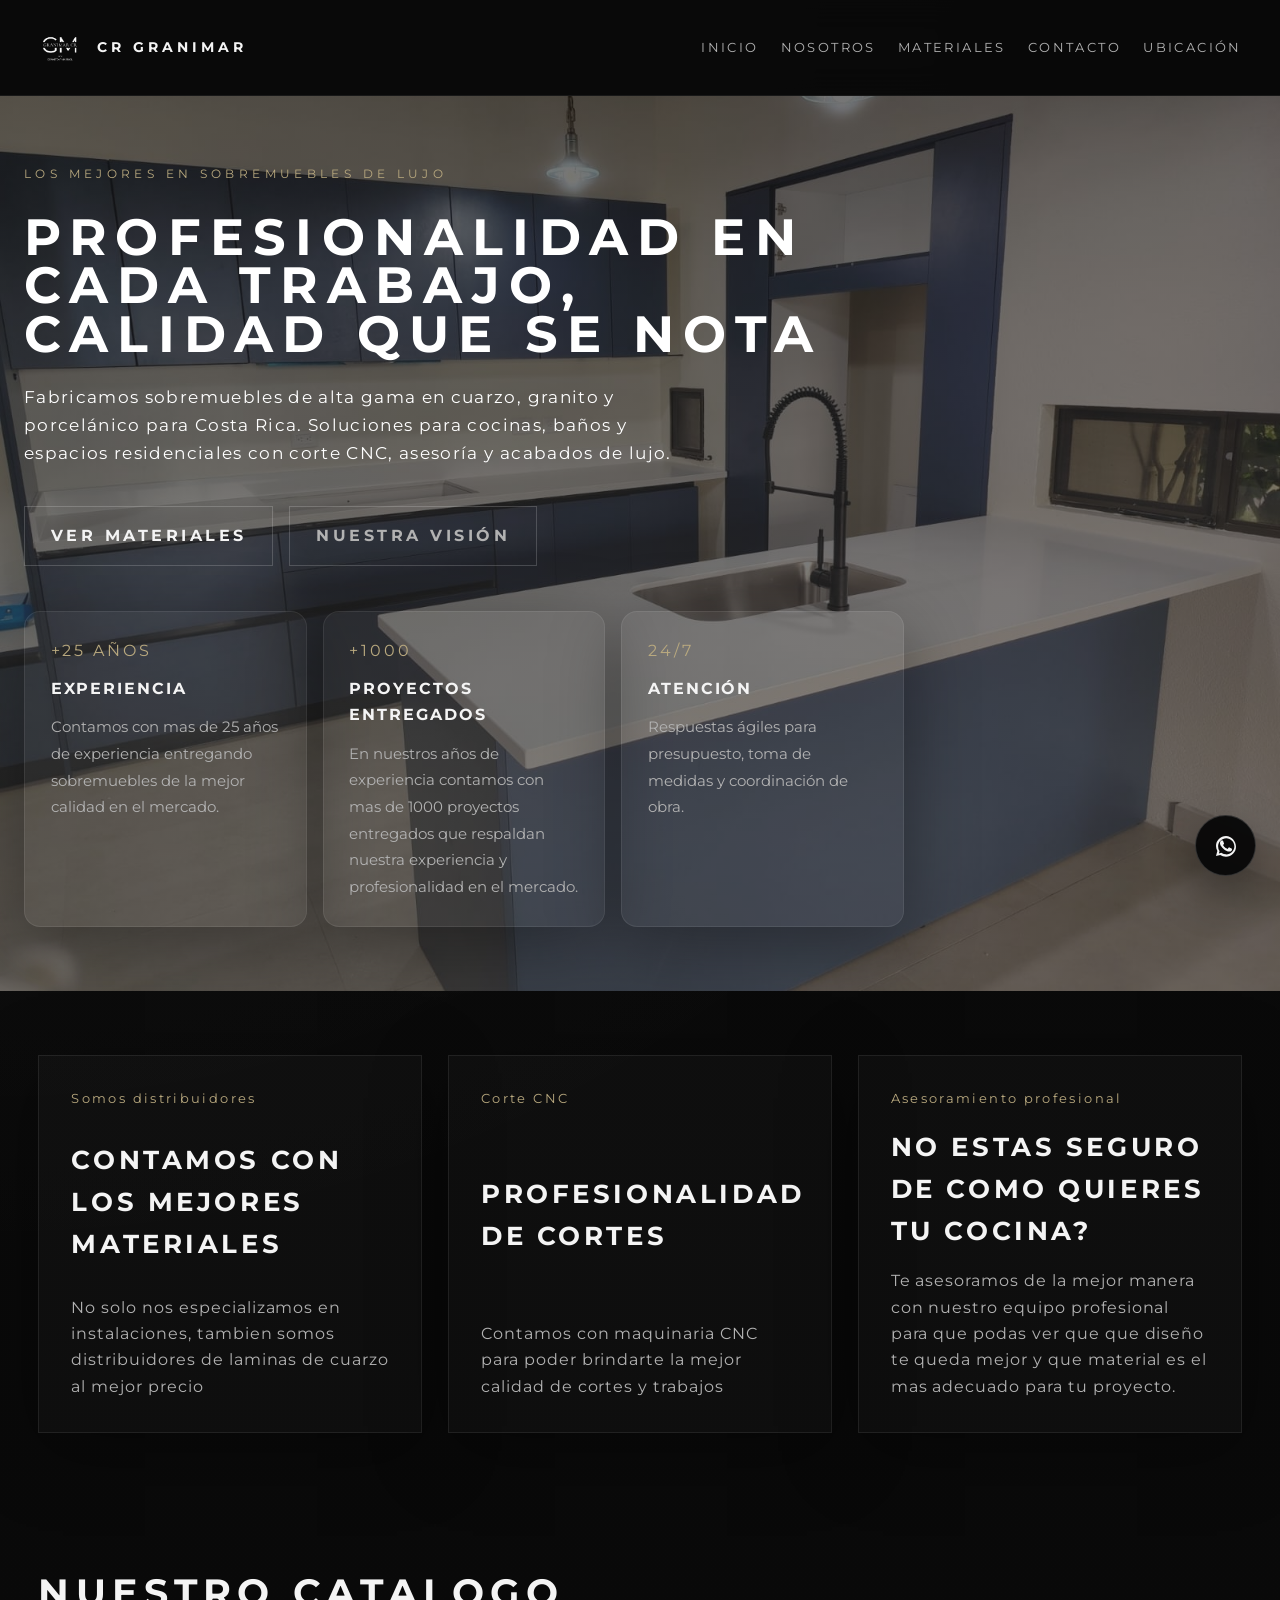
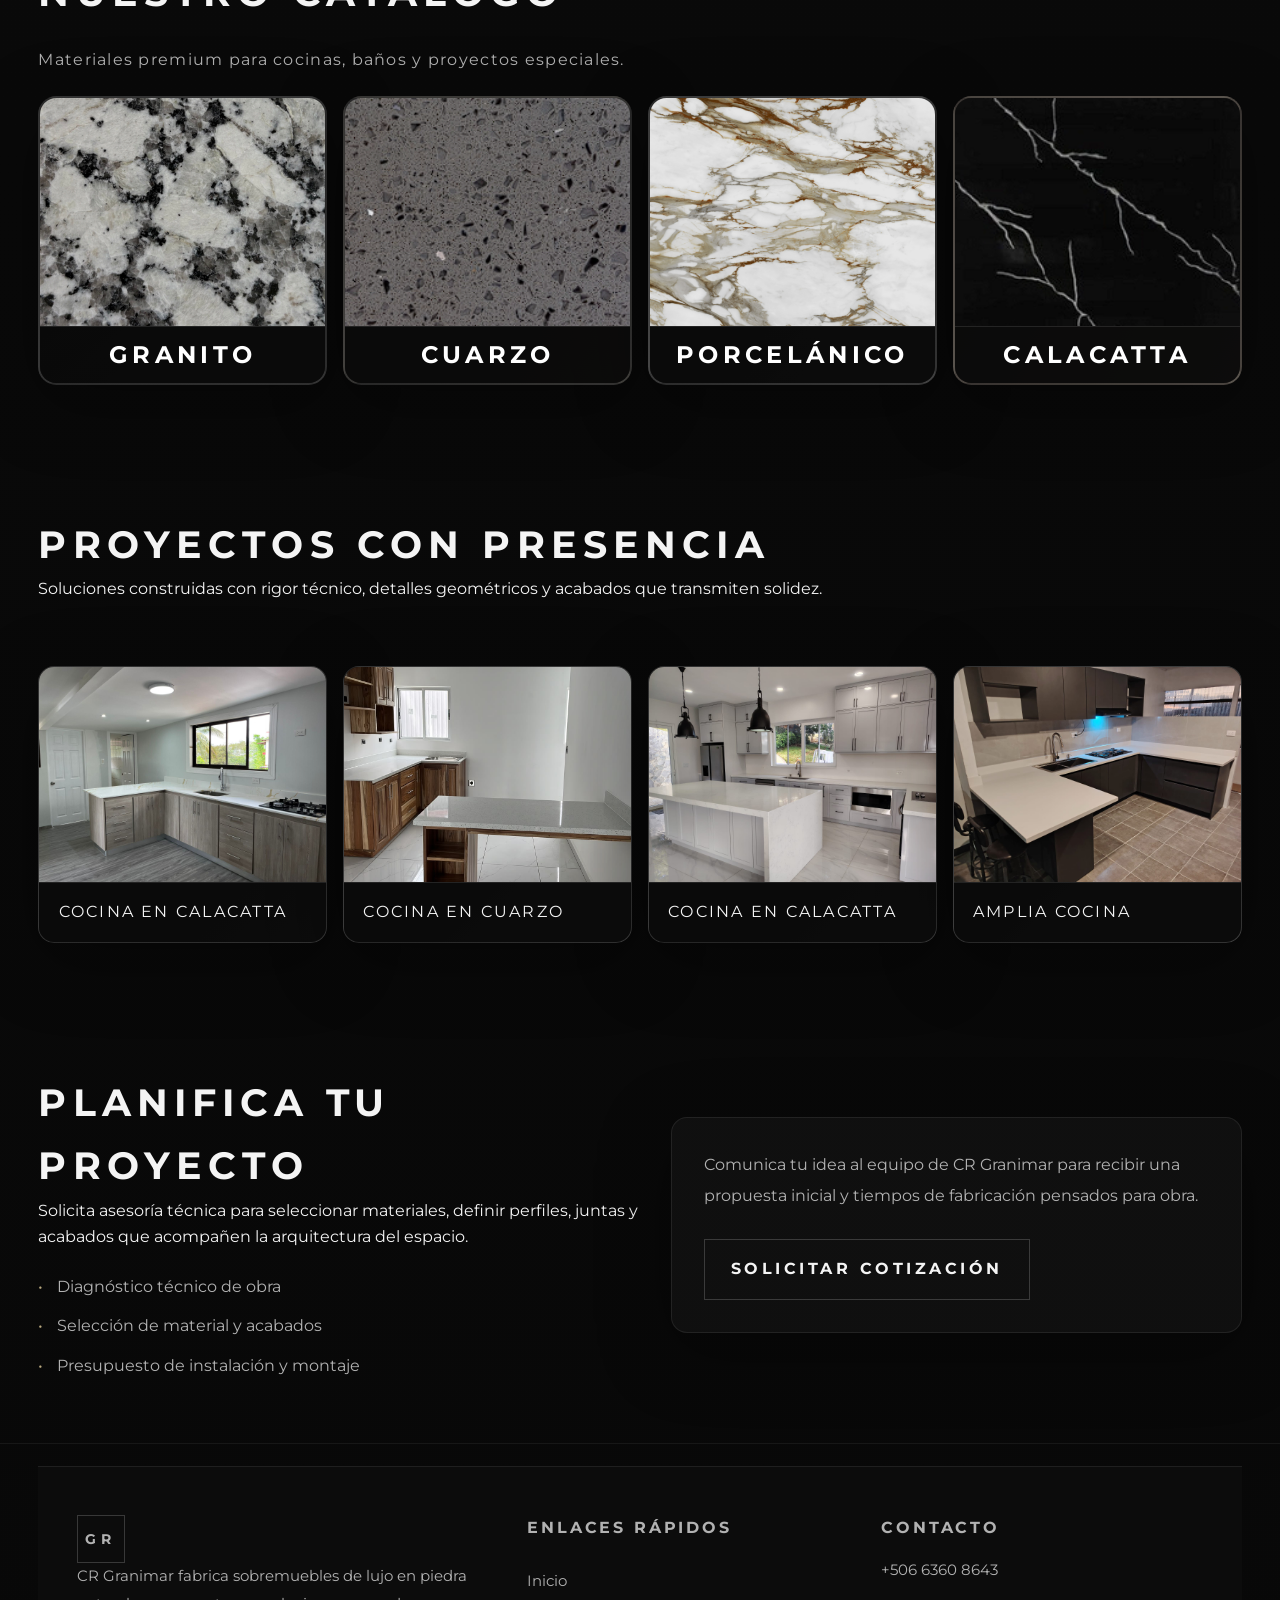
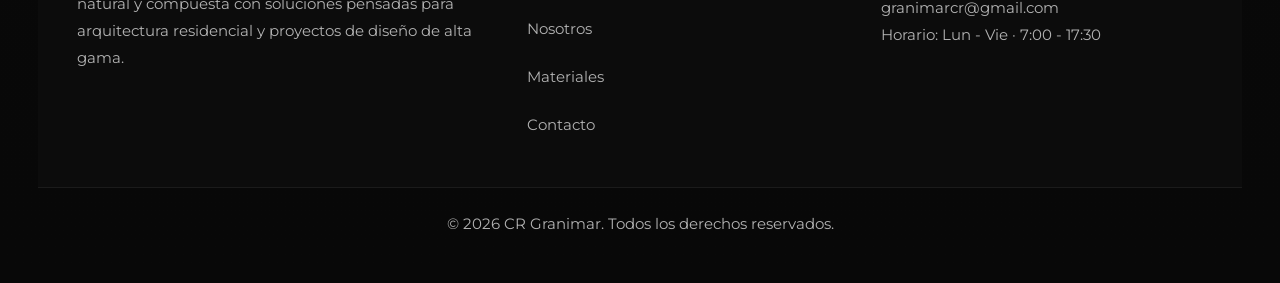
==== commit 3424b2ae: "Mejora de SEO Full" ====
--- a/index.html
+++ b/index.html
@@ -4,25 +4,44 @@
   <meta charset="UTF-8" />
   <meta name="viewport" content="width=device-width, initial-scale=1.0, maximum-scale=1.0, viewport-fit=cover" />
   <title>Cuarzo, granito, sobres de cuarzo y corte CNC en Costa Rica | CR Granimar</title>
+  
+  <!-- Favicon corregido -->
+  <link rel="icon" href="./logoprincipal.png" type="image/png" />
+  
   <meta name="description" content="CR Granimar ofrece cuarzos, cortes de cuarzo, corte CNC, sobres de cuarzo y granito en Costa Rica con fabricación, asesoría y montaje de lujo." />
   <meta name="keywords" content="cuarzos costa rica, cortes de cuarzo en costa rica, corte cnc costa rica, sobres cuarzo costa rica, sobres de cuarzo, cuarzo, granito, sobres granito, granito costa rica" />
   <meta name="robots" content="index, follow, max-snippet:-1, max-image-preview:large, max-video-preview:-1" />
-  <link rel="canonical" href="index.html" />
+  
+  <!-- SEO: Enlace canónico absoluto hacia la URL principal de tu dominio -->
+  <link rel="canonical" href="https://www.crgranimar.com/" />
+  
   <meta property="og:title" content="Cuarzo, granito y sobres de cuarzo en Costa Rica | CR Granimar" />
   <meta property="og:description" content="Especialistas en cuarzo, granito, sobres de cuarzo y corte CNC para cocinas, baños y proyectos residenciales en Costa Rica." />
   <meta property="og:type" content="website" />
-  <meta property="og:image" content="img/imageninicio.jpeg" />
+  <meta property="og:url" content="https://www.crgranimar.com/" />
+  <meta property="og:image" content="https://www.crgranimar.com/img/imageninicio.jpeg" />
+  
+  <!-- SEO: Datos estructurados optimizados para negocio local/organización -->
   <script type="application/ld+json">
     {
       "@context": "https://schema.org",
       "@type": "Organization",
       "name": "CR Granimar",
-      "url": "https://crgranimar.com",
+      "url": "https://www.crgranimar.com",
+      "logo": "https://www.crgranimar.com/logoprincipal.png",
       "description": "Especialistas en cuarzo, granito, sobres de cuarzo y corte CNC en Costa Rica.",
       "areaServed": "Costa Rica",
-      "telephone": "+506 8872-8065"
+      "telephone": "+506 8872-8065",
+      "contactPoint": {
+        "@type": "ContactPoint",
+        "telephone": "+506 6360-8643",
+        "contactType": "sales",
+        "areaServed": "CR",
+        "availableLanguage": "Spanish"
+      }
     }
   </script>
+  
   <link rel="preconnect" href="https://fonts.googleapis.com" />
   <link rel="preconnect" href="https://fonts.gstatic.com" crossorigin />
   <link href="https://fonts.googleapis.com/css2?family=Montserrat:wght@400;500;600;700;800&display=swap" rel="stylesheet" />
@@ -30,25 +49,25 @@
 </head>
 <body>
   <div class="page-shell">
-    <header class="site-header">
-      <div class="brand">
-        <span class="brand-mark">GR</span>
-        <span class="brand-name">CR Granimar</span>
-      </div>
-      <button class="nav-toggle" aria-label="Abrir menú" aria-expanded="false"><span></span></button>
-      <nav class="main-nav" aria-label="Navegación principal">
-        <a href="index.html" class="active" aria-current="page">Inicio</a>
-        <a href="quienessomos.html">Nosotros</a>
-        <a href="materiales.html">Materiales</a>
-        <a href="contacto.html">Contacto</a>
-        <a href="ubicacion.html">Ubicación</a>
-      </nav>
-    </header>
-
+   <header class="site-header">
+  <div class="brand">
+    <!-- Se reemplaza el texto GR por la imagen de tu logo optimizada para SEO -->
+    <img src="./logoprincipal.png" alt="Logotipo de CR Granimar" class="brand-logo" style="height: 40px; width: auto; object-fit: contain;" />
+    <span class="brand-name">CR Granimar</span>
+  </div>
+  <button class="nav-toggle" aria-label="Abrir menú" aria-expanded="false"><span></span></button>
+  <nav class="main-nav" aria-label="Navegación principal">
+    <a href="index.html" class="active" aria-current="page">Inicio</a>
+    <a href="quienessomos.html">Nosotros</a>
+    <a href="materiales.html">Materiales</a>
+    <a href="contacto.html">Contacto</a>
+    <a href="ubicacion.html">Ubicación</a>
+  </nav>
+</header>
     <main>
       <section class="hero-landing" aria-label="Hero principal">
         <div class="hero-bg" aria-hidden="true">
-            <img src="img/imageninicio.jpeg" alt="Cocinas y baños con cuarzo, granito y sobres de cuarzo en Costa Rica" />
+          <img src="img/imageninicio.jpeg" alt="Cocinas y baños con cuarzo, granito y sobres de cuarzo en Costa Rica" />
         </div>
         <div class="hero-overlay-inicio"></div>
         <div class="hero-content">
@@ -61,24 +80,19 @@
           </div>
             
           <div class="hero-support">
-            
             <article class="support-card">
-              
               <span>+25 Años</span>
               <h3>Experiencia</h3>
-              <p>Contamos con mas de 25 años de experiencia entregando sobremuebles de la mejor
-                calidad en el mercado.</p>
+              <p>Contamos con mas de 25 años de experiencia entregando sobremuebles de la mejor calidad en el mercado.</p>
             </article>
             <article class="support-card">
               <span>+1000</span>
               <h3>Proyectos entregados</h3>
-              <p>En nuestros años de experiencia contamos con mas de 1000 proyectos entregados
-                que respaldan nuestra experiencia y profesionalidad en el mercado.</p>
-              </p>
+              <p>En nuestros años de experiencia contamos con mas de 1000 proyectos entregados que respaldan nuestra experiencia y profesionalidad en el mercado.</p>
             </article>
             <article class="support-card">
               <span>24/7</span>
-              <h3>Atención </h3>
+              <h3>Atención</h3>
               <p>Respuestas ágiles para presupuesto, toma de medidas y coordinación de obra.</p>
             </article>
           </div>
@@ -89,8 +103,7 @@
         <article class="feature-card">
           <span class="feature-index">Somos distribuidores</span>
           <h2>Contamos con los mejores materiales</h2>
-          <p>No solo nos especializamos en instalaciones, tambien somos distribuidores de laminas de cuarzo al mejor precio
-          </p>
+          <p>No solo nos especializamos en instalaciones, tambien somos distribuidores de laminas de cuarzo al mejor precio</p>
         </article>
         <article class="feature-card">
           <span class="feature-index">Corte CNC</span>
@@ -100,31 +113,32 @@
         <article class="feature-card">
           <span class="feature-index">Asesoramiento profesional</span>
           <h2>No estas seguro de como quieres tu cocina?</h2>
-          <p>Te asesoramos de la mejor manera con nuestro equipo profesional para que podas ver que 
-            que diseño te queda mejor y que material es el mas adecuado para tu proyecto.
-          </p>
+          <p>Te asesoramos de la mejor manera con nuestro equipo profesional para que podas ver que que diseño te queda mejor y que material es el mas adecuado para tu proyecto.</p>
         </article>
       </section>
 
       <section class="section-materials-preview">
-          <h2>Nuestro catalogo</h2>
+        <h2>Nuestro catalogo</h2>
         <p class="section-note">Materiales premium para cocinas, baños y proyectos especiales.</p>
         <div class="materials-preview">
           <a href="granito.html" class="materials-card granite">
-            <img src="img/granito/granito.png" alt="" aria-hidden="true" class="materials-card-bg" />
+            <!-- SEO: Texto alt descriptivo para imágenes de catálogo -->
+            <img src="img/granito/granito.png" alt="Planchas de granito natural para sobres de cocina en Costa Rica" class="materials-card-bg" />
             <span class="materials-card-label">Granito</span>
           </a>
           <a href="cuarzo.html" class="materials-card quartz">
-            <img src="img/cuarzo/grisestelar.webp" alt="" aria-hidden="true" class="materials-card-bg" />
+            <!-- SEO: Texto alt descriptivo para imágenes de catálogo -->
+            <img src="img/cuarzo/grisestelar.webp" alt="Plancha de cuarzo Gris Estelar para diseño de interiores" class="materials-card-bg" />
             <span class="materials-card-label">Cuarzo</span>
           </a>
-
           <a href="porcelanico.html" class="materials-card porcelain">
-            <img src="img/porcelamico/porcelamico.png" alt="" aria-hidden="true" class="materials-card-bg" />
+            <!-- SEO: Texto alt descriptivo para imágenes de catálogo -->
+            <img src="img/porcelamico/porcelamico.png" alt="Superficies de porcelánico de gran formato para arquitectura" class="materials-card-bg" />
             <span class="materials-card-label">Porcelánico</span>
           </a>
           <a href="calacatta.html" class="materials-card calacatta">
-            <img src="img/calacatta/negromarquina.webp" alt="" aria-hidden="true" class="materials-card-bg" />
+            <!-- SEO: Texto alt descriptivo para imágenes de catálogo -->
+            <img src="img/calacatta/negromarquina.webp" alt="Piedra sinterizada estilo Calacatta Negro Marquina" class="materials-card-bg" />
             <span class="materials-card-label">Calacatta</span>
           </a>
         </div>
@@ -136,10 +150,10 @@
           <p>Soluciones construidas con rigor técnico, detalles geométricos y acabados que transmiten solidez.</p>
         </div>
         <div class="portfolio-grid">
-          <article class="portfolio-card variant-1" ><img src="proyectos/calacatta4.jpeg" alt="Cocina en calacatta" /> <p>Cocina en calacatta</p></article>
-          <article class="portfolio-card variant-2"><img src="proyectos/cuarzo1.jpeg" alt="Cocina en cuarzo" /><p>Cocina en cuarzo</p></article>
-          <article class="portfolio-card variant-3"><img src="proyectos/cuarzo2.jpeg" alt="Cocina en calacatta" /><p>Cocina en calacatta</p></article>
-          <article class="portfolio-card variant-4"><img src="proyectos/cuarzo4.jpeg" alt="Cocina en granito" /><p> Amplia Cocina</p></article>
+          <article class="portfolio-card variant-1"><img src="proyectos/calacatta4.jpeg" alt="Instalación de cocina con sobres en piedra calacatta de lujo" /> <p>Cocina en calacatta</p></article>
+          <article class="portfolio-card variant-2"><img src="proyectos/cuarzo1.jpeg" alt="Proyecto residencial con isla y sobres de cocina en cuarzo" /><p>Cocina en cuarzo</p></article>
+          <article class="portfolio-card variant-3"><img src="proyectos/cuarzo2.jpeg" alt="Diseño de cocina minimalista con sobres de calacatta" /><p>Cocina en calacatta</p></article>
+          <article class="portfolio-card variant-4"><img src="proyectos/cuarzo4.jpeg" alt="Cocina espaciosa con acabados de sobres en granito pulido" /><p> Amplia Cocina</p></article>
         </div>
       </section>
 
@@ -178,7 +192,6 @@
         <div>
           <h3>Contacto</h3>
           <p>+506 6360 8643</p>
-           
           <a href="mailto:contacto@granimarcr.com">granimarcr@gmail.com</a>
           <p>Horario: Lun - Vie · 7:00 - 17:30</p>
         </div>
@@ -188,9 +201,10 @@
       </div>
     </footer>
   </div>
+  
   <a class="whatsapp-float" href="https://wa.me/50663608643?text=Hola,%20estoy%20interesado%20en%20una%20cotizaci%C3%B3n" target="_blank" rel="noopener noreferrer" aria-label="Contactar por WhatsApp">
     <svg viewBox="0 0 24 24" aria-hidden="true" focusable="false"><path d="M17.472 14.382c-.297-.149-1.758-.867-2.03-.967-.273-.099-.472-.148-.672.149-.198.297-.767.967-.94 1.165-.173.198-.347.223-.644.075-.297-.149-1.255-.462-2.39-1.475-.883-.788-1.48-1.761-1.653-2.059-.173-.297-.02-.458.13-.606.134-.133.297-.347.446-.52.149-.174.198-.298.298-.497.099-.198.05-.372-.025-.52-.075-.149-.672-1.612-.92-2.21-.242-.579-.487-.5-.672-.51l-.573-.01c-.198 0-.52.074-.792.372s-1.04 1.016-1.04 2.479 1.065 2.876 1.213 3.074c.149.198 2.095 3.2 5.076 4.487.709.306 1.26.489 1.69.626.71.227 1.354.195 1.863.118.568-.085 1.758-.719 2.006-1.413.248-.695.248-1.29.173-1.414-.074-.124-.273-.198-.57-.347zM12.004 2c-5.514 0-9.994 4.48-9.994 9.994 0 1.764.46 3.496 1.333 5.02L2 22l4.19-1.104a9.92 9.92 0 0 0 5.815 1.82c5.514 0 9.994-4.48 9.994-9.994S17.518 2 12.004 2zm0 18.19a8.15 8.15 0 0 1-4.32-1.203l-.307-.18-2.485.655.664-2.425-.199-.315a8.063 8.063 0 0 1-1.23-4.465c0-4.48 3.641-8.122 8.122-8.122 4.48 0 8.122 3.64 8.122 8.122 0 4.48-3.641 8.122-8.122 8.122z"/></svg>
   </a>
   <script src="scripts/main.js" defer></script>
 </body>
-</html>
+</html>
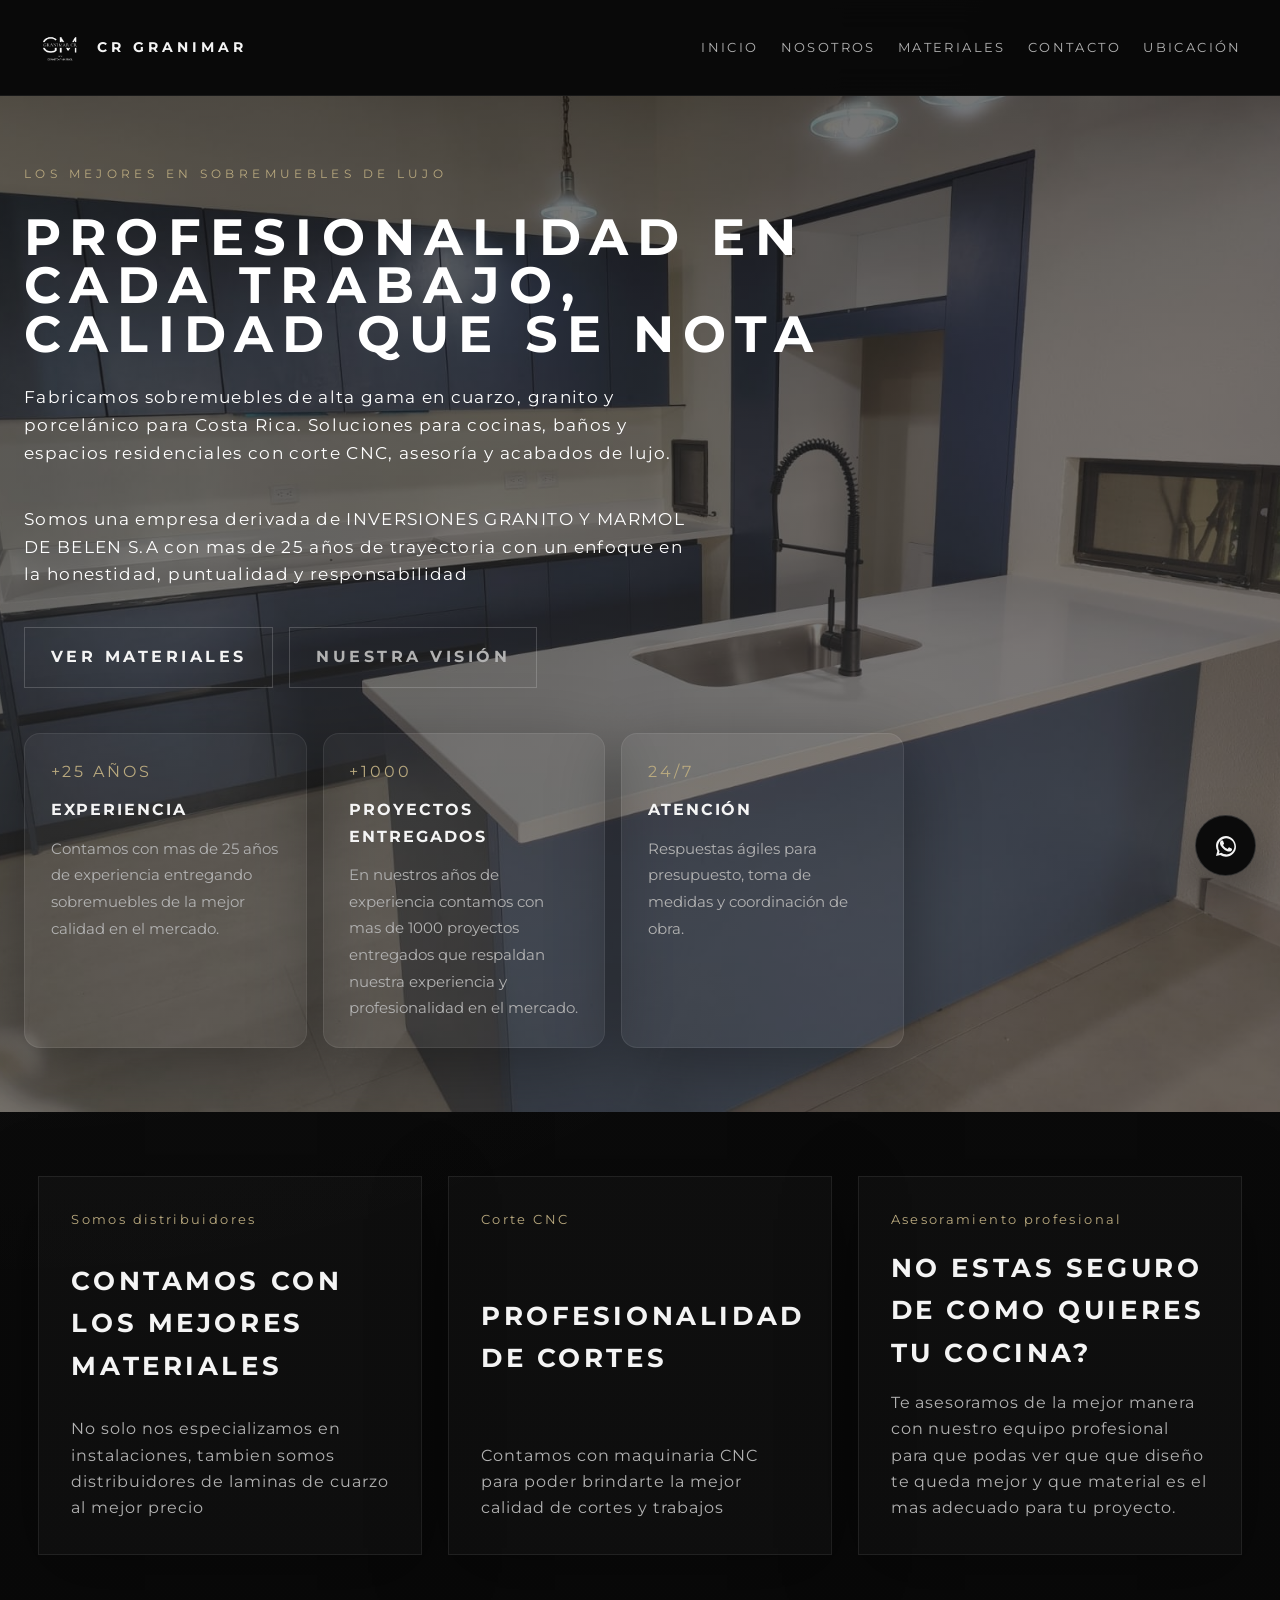
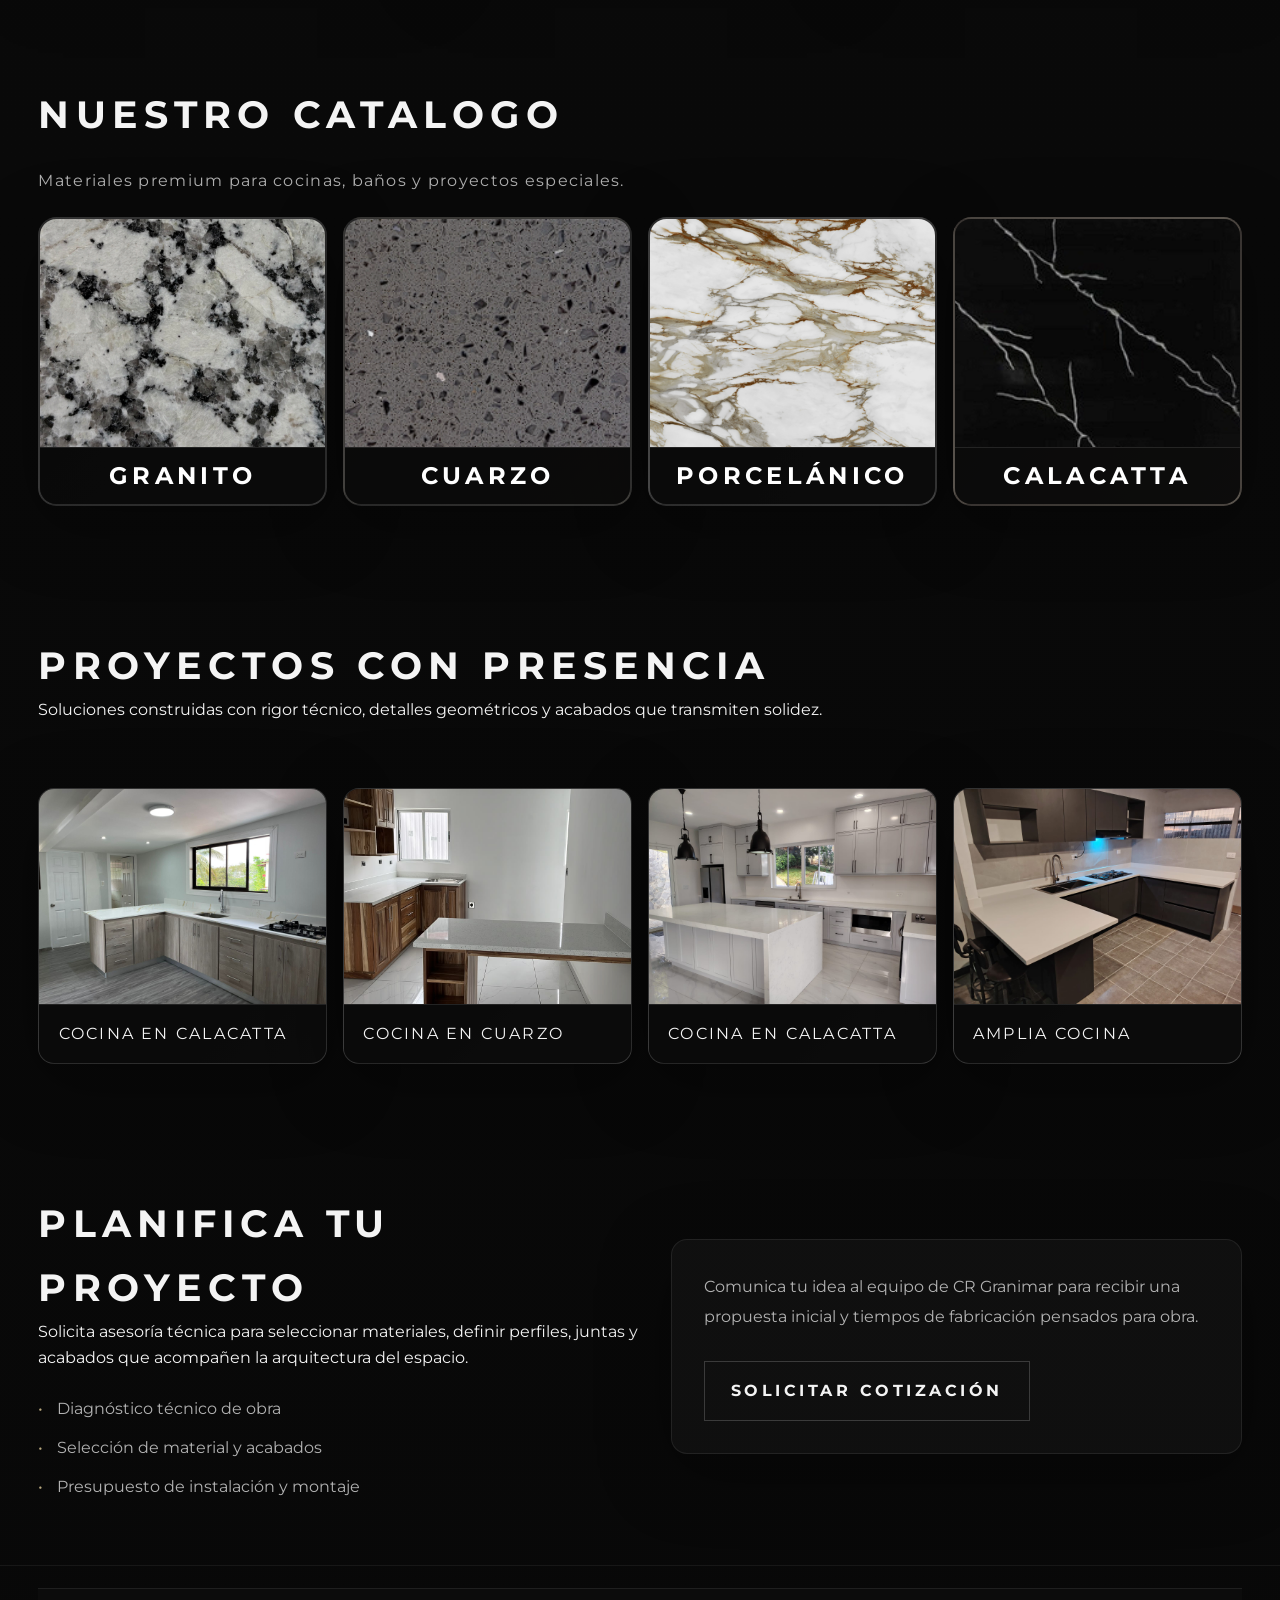
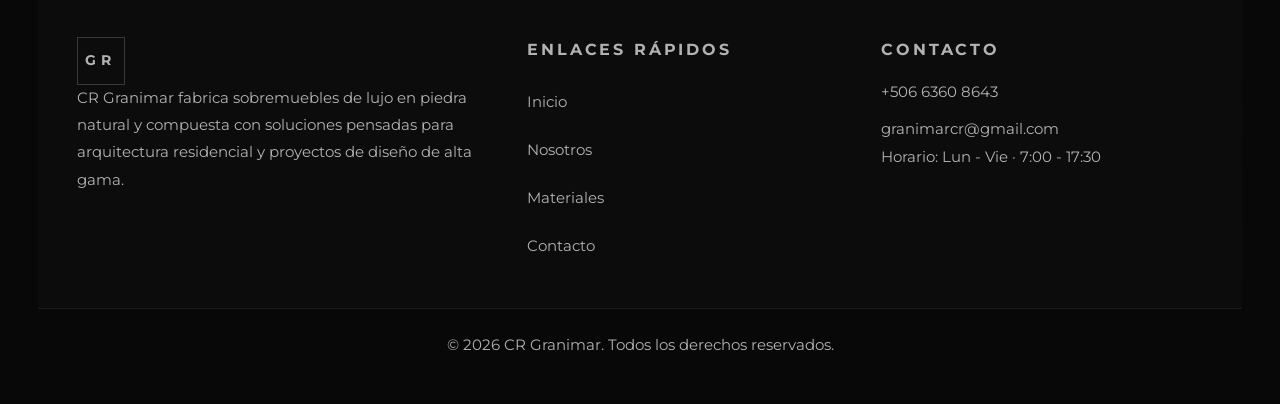
==== commit 5a780104: "Update index.html" ====
--- a/index.html
+++ b/index.html
@@ -74,6 +74,7 @@
           <p class="eyebrow">Los mejores en sobremuebles de lujo</p>
           <h1>Profesionalidad en cada trabajo, Calidad que se nota</h1>
           <p class="hero-copy">Fabricamos sobremuebles de alta gama en cuarzo, granito y porcelánico para Costa Rica. Soluciones para cocinas, baños y espacios residenciales con corte CNC, asesoría y acabados de lujo.</p>
+          <p class="hero-copy">Somos una empresa derivada de INVERSIONES GRANITO Y MARMOL DE BELEN S.A con mas de 25 años de trayectoria con un enfoque en la honestidad, puntualidad y responsabilidad</p>
           <div class="hero-actions">
             <a href="materiales.html" class="hero-button">Ver materiales</a>
             <a href="quienessomos.html" class="hero-button ghost">Nuestra visión</a>
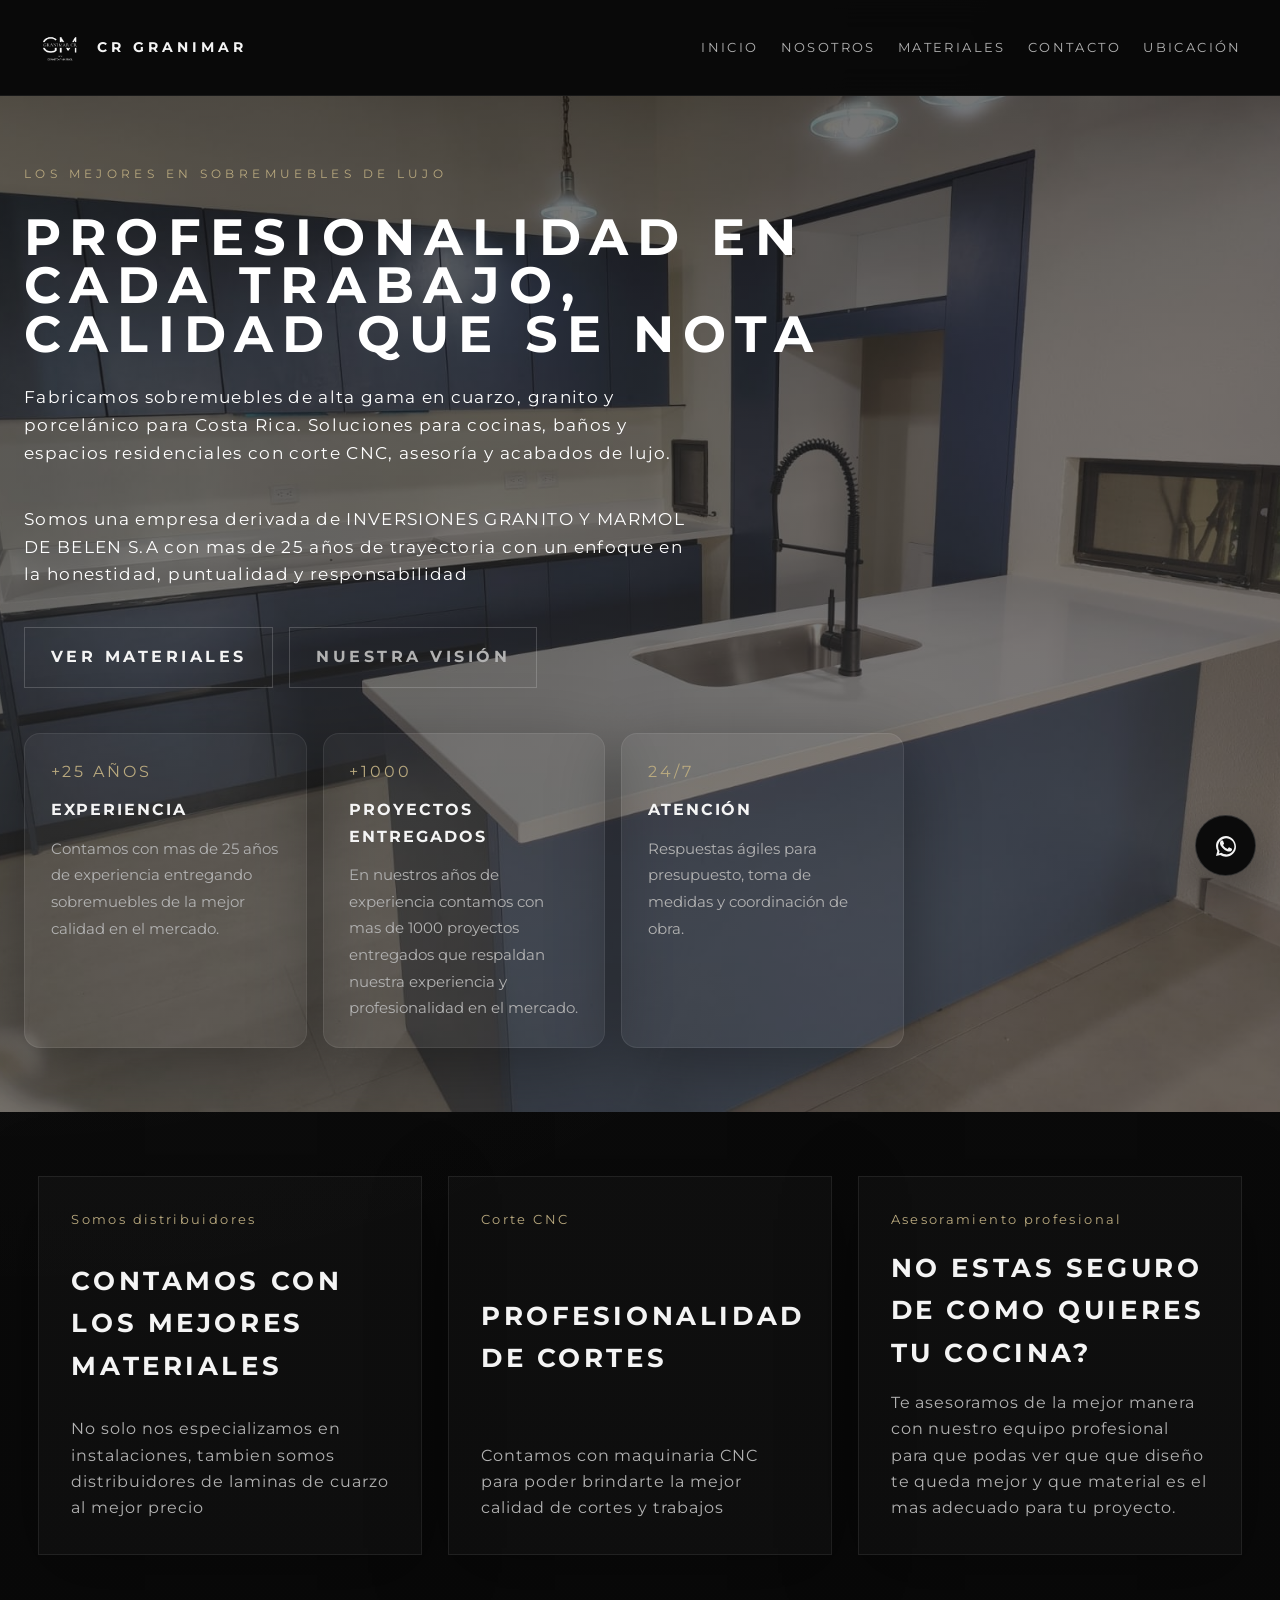
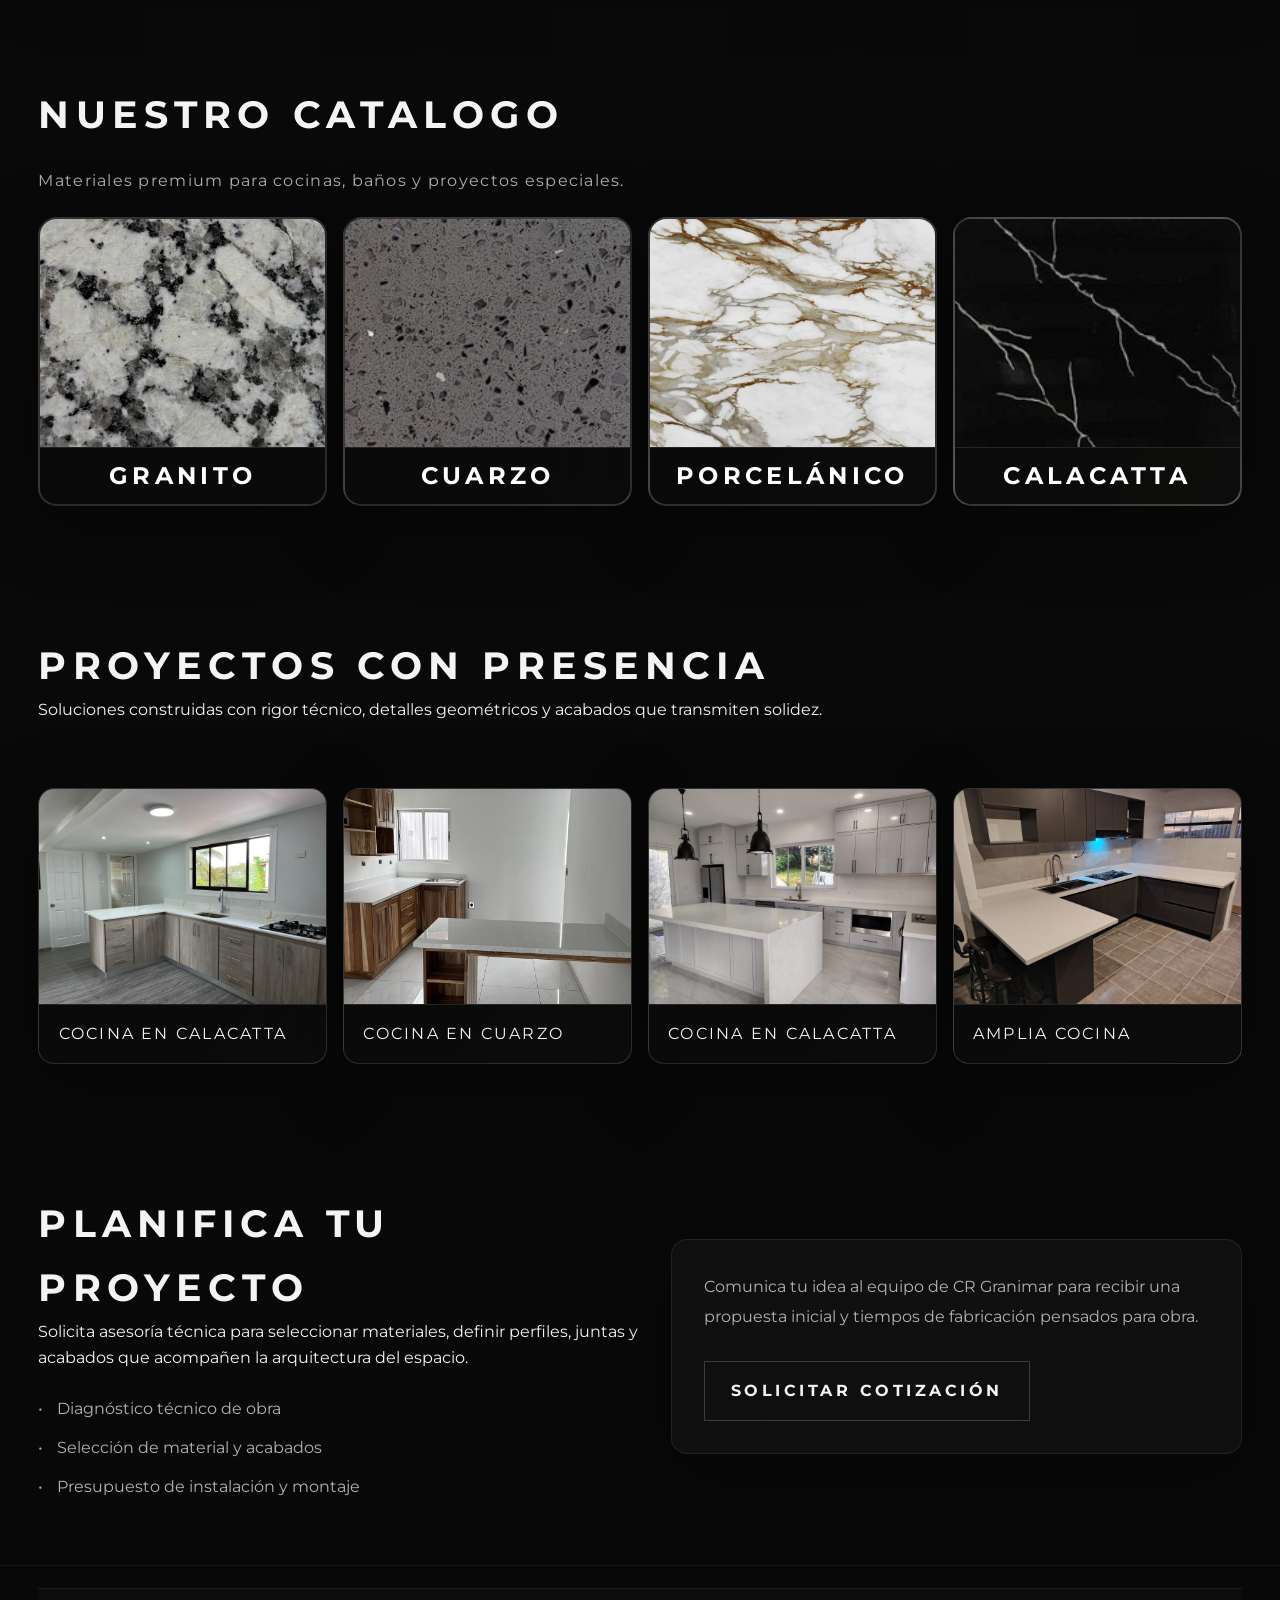
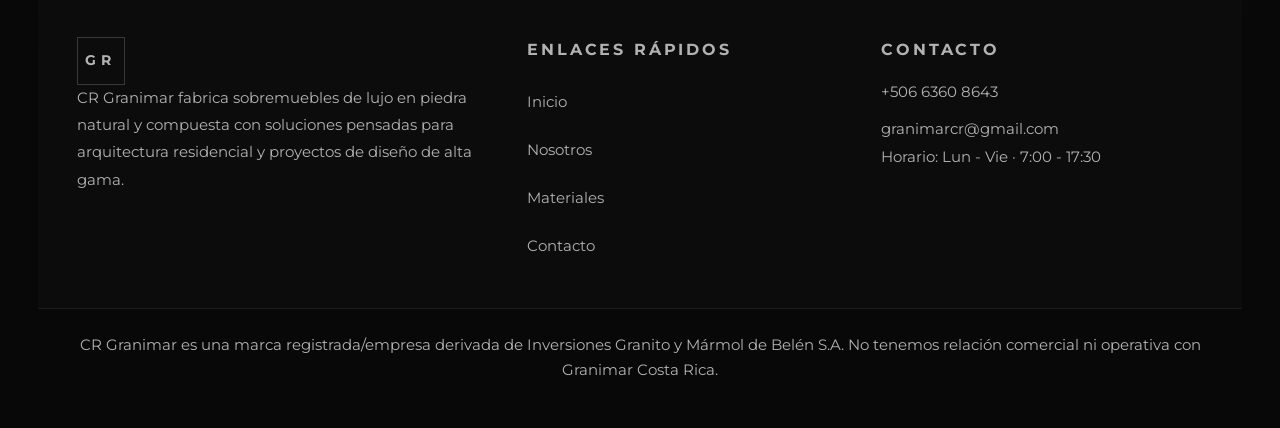
==== commit 56040e4a: "R" ====
--- a/index.html
+++ b/index.html
@@ -22,23 +22,40 @@
   <meta property="og:image" content="https://www.crgranimar.com/img/imageninicio.jpeg" />
   
   <!-- SEO: Datos estructurados optimizados para negocio local/organización -->
-  <script type="application/ld+json">
+ <script type="application/ld+json">
     {
       "@context": "https://schema.org",
-      "@type": "Organization",
+      "@type": "LocalBusiness",
       "name": "CR Granimar",
+      "legalName": "Inversiones Granito y Marmol de Belen S.A",
       "url": "https://www.crgranimar.com",
       "logo": "https://www.crgranimar.com/logoprincipal.png",
-      "description": "Especialistas en cuarzo, granito, sobres de cuarzo y corte CNC en Costa Rica.",
+      "description": "Especialistas en cuarzo, granito, sobres de cuarzo y corte CNC en Costa Rica. Empresa derivada de Inversiones Granito y Mármol de Belén S.A. Sin relación con Granimar Costa Rica.",
       "areaServed": "Costa Rica",
-      "telephone": "+506 8872-8065",
-      "contactPoint": {
-        "@type": "ContactPoint",
-        "telephone": "+506 6360-8643",
-        "contactType": "sales",
-        "areaServed": "CR",
-        "availableLanguage": "Spanish"
-      }
+      "telephone": ["+506 8872-8065", "+506 8875-5872", "+506 6360-8643"],
+      "contactPoint": [
+        {
+          "@type": "ContactPoint",
+          "telephone": "+506 8872-8065",
+          "contactType": "customer service",
+          "areaServed": "CR",
+          "availableLanguage": "Spanish"
+        },
+        {
+          "@type": "ContactPoint",
+          "telephone": "+506 8875-5872",
+          "contactType": "sales",
+          "areaServed": "CR",
+          "availableLanguage": "Spanish"
+        },
+        {
+          "@type": "ContactPoint",
+          "telephone": "+506 6360-8643",
+          "contactType": "sales",
+          "areaServed": "CR",
+          "availableLanguage": "Spanish"
+        }
+      ]
     }
   </script>
   
@@ -198,7 +215,7 @@
         </div>
       </div>
       <div class="footer-bottom">
-        <p>© 2026 CR Granimar. Todos los derechos reservados.</p>
+        <p>CR Granimar es una marca registrada/empresa derivada de Inversiones Granito y Mármol de Belén S.A. No tenemos relación comercial ni operativa con Granimar Costa Rica.</p>
       </div>
     </footer>
   </div>
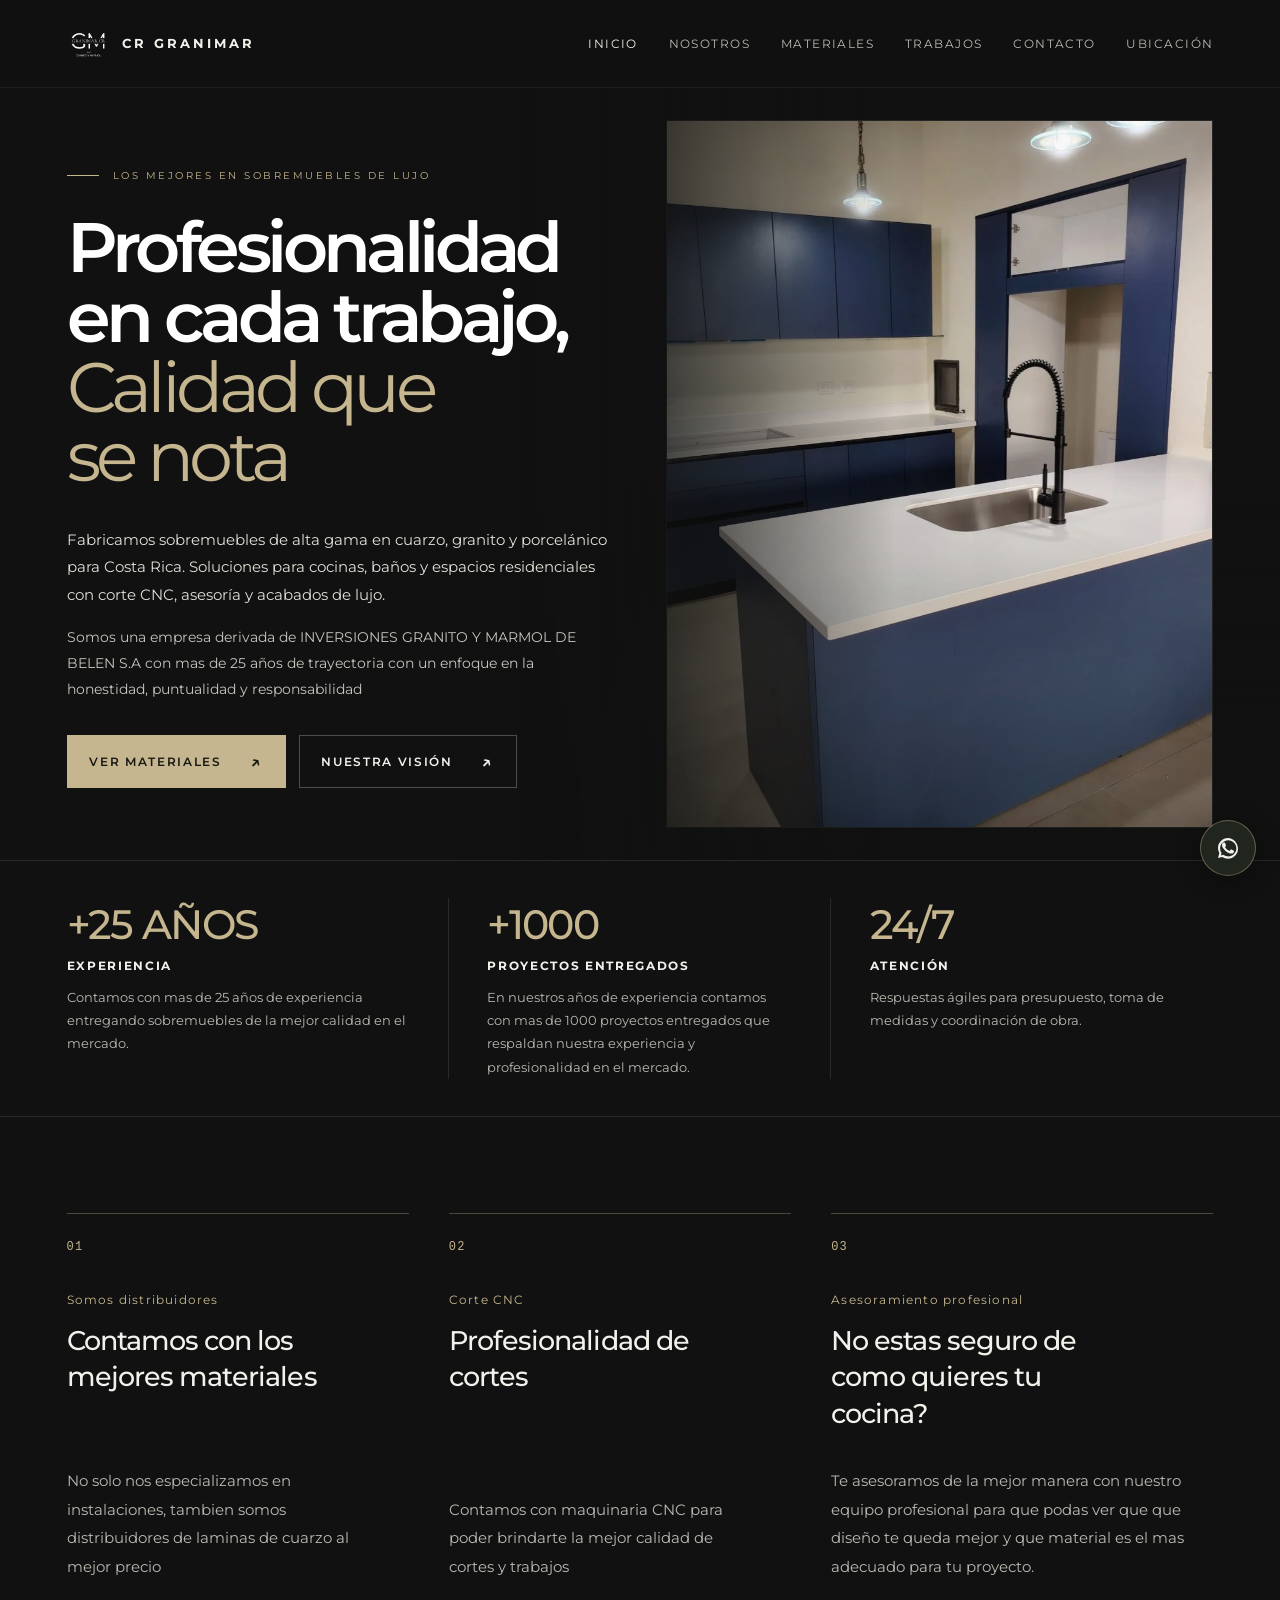
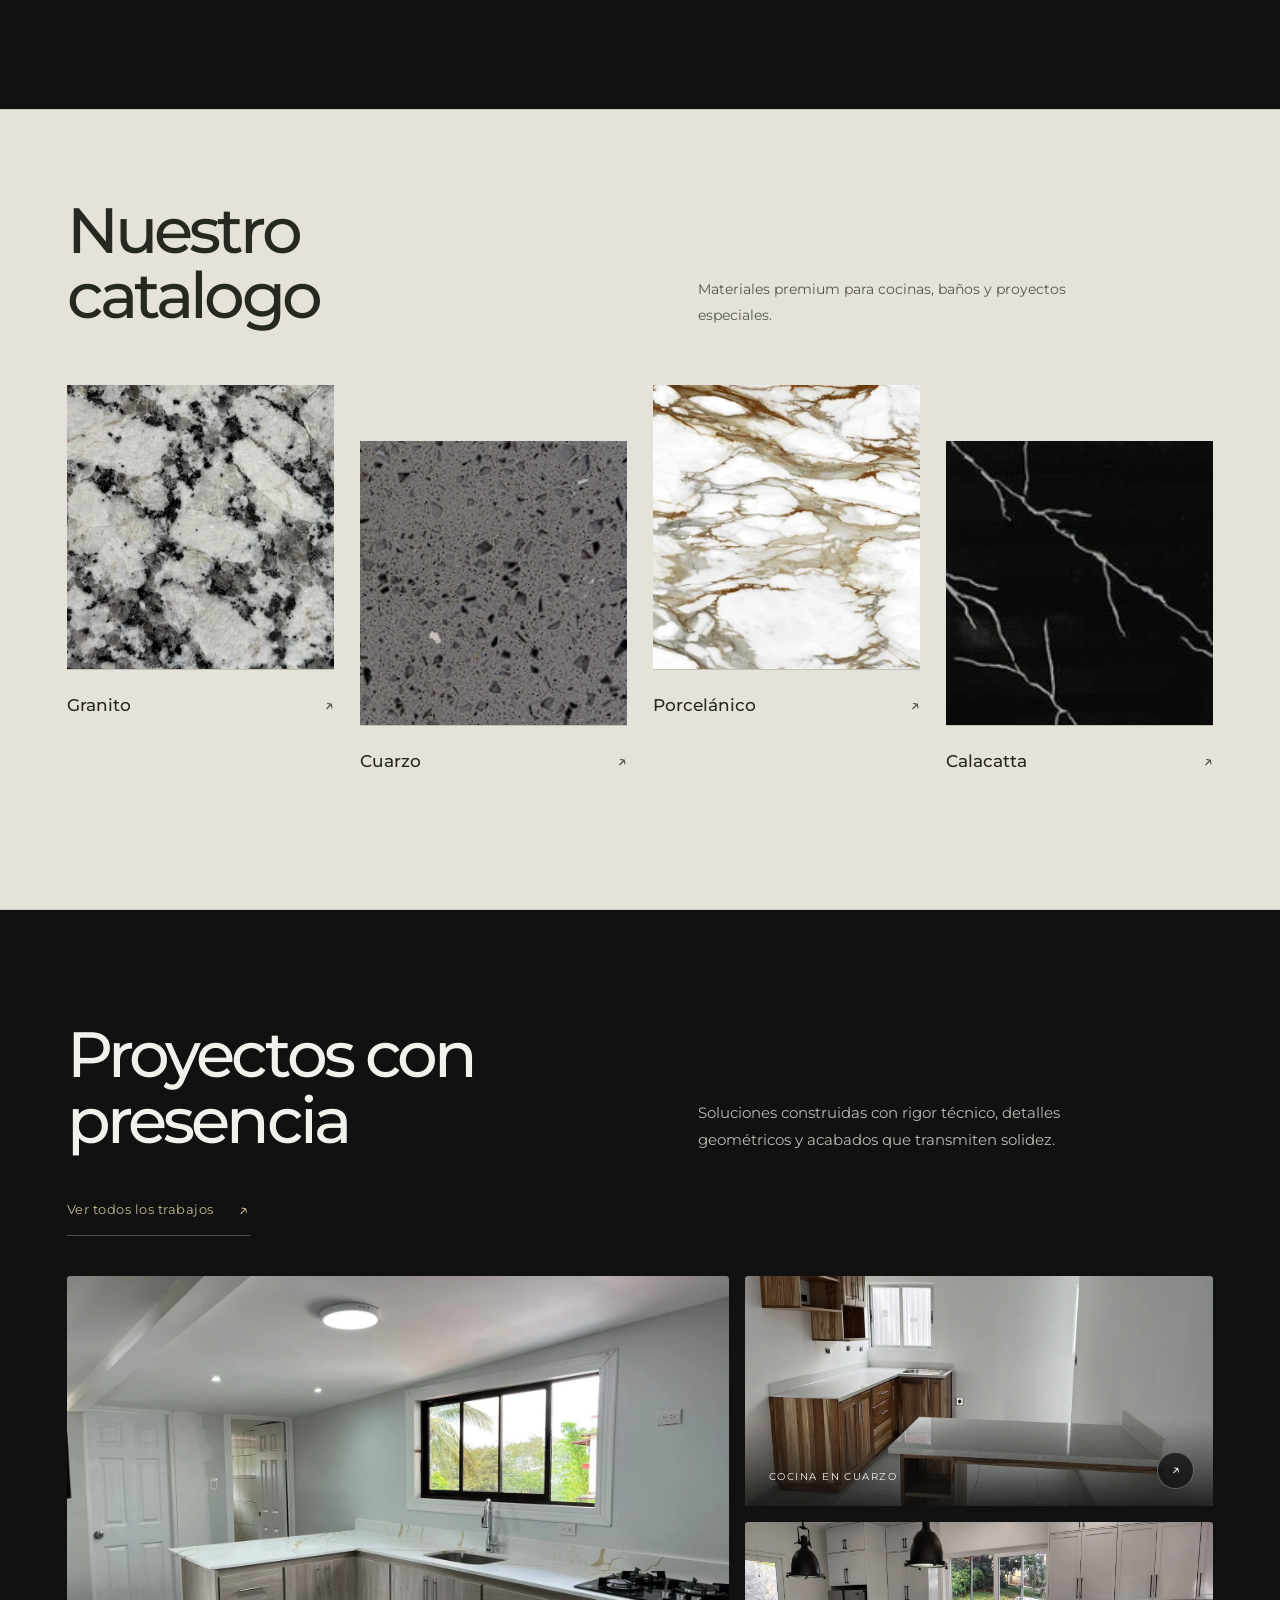
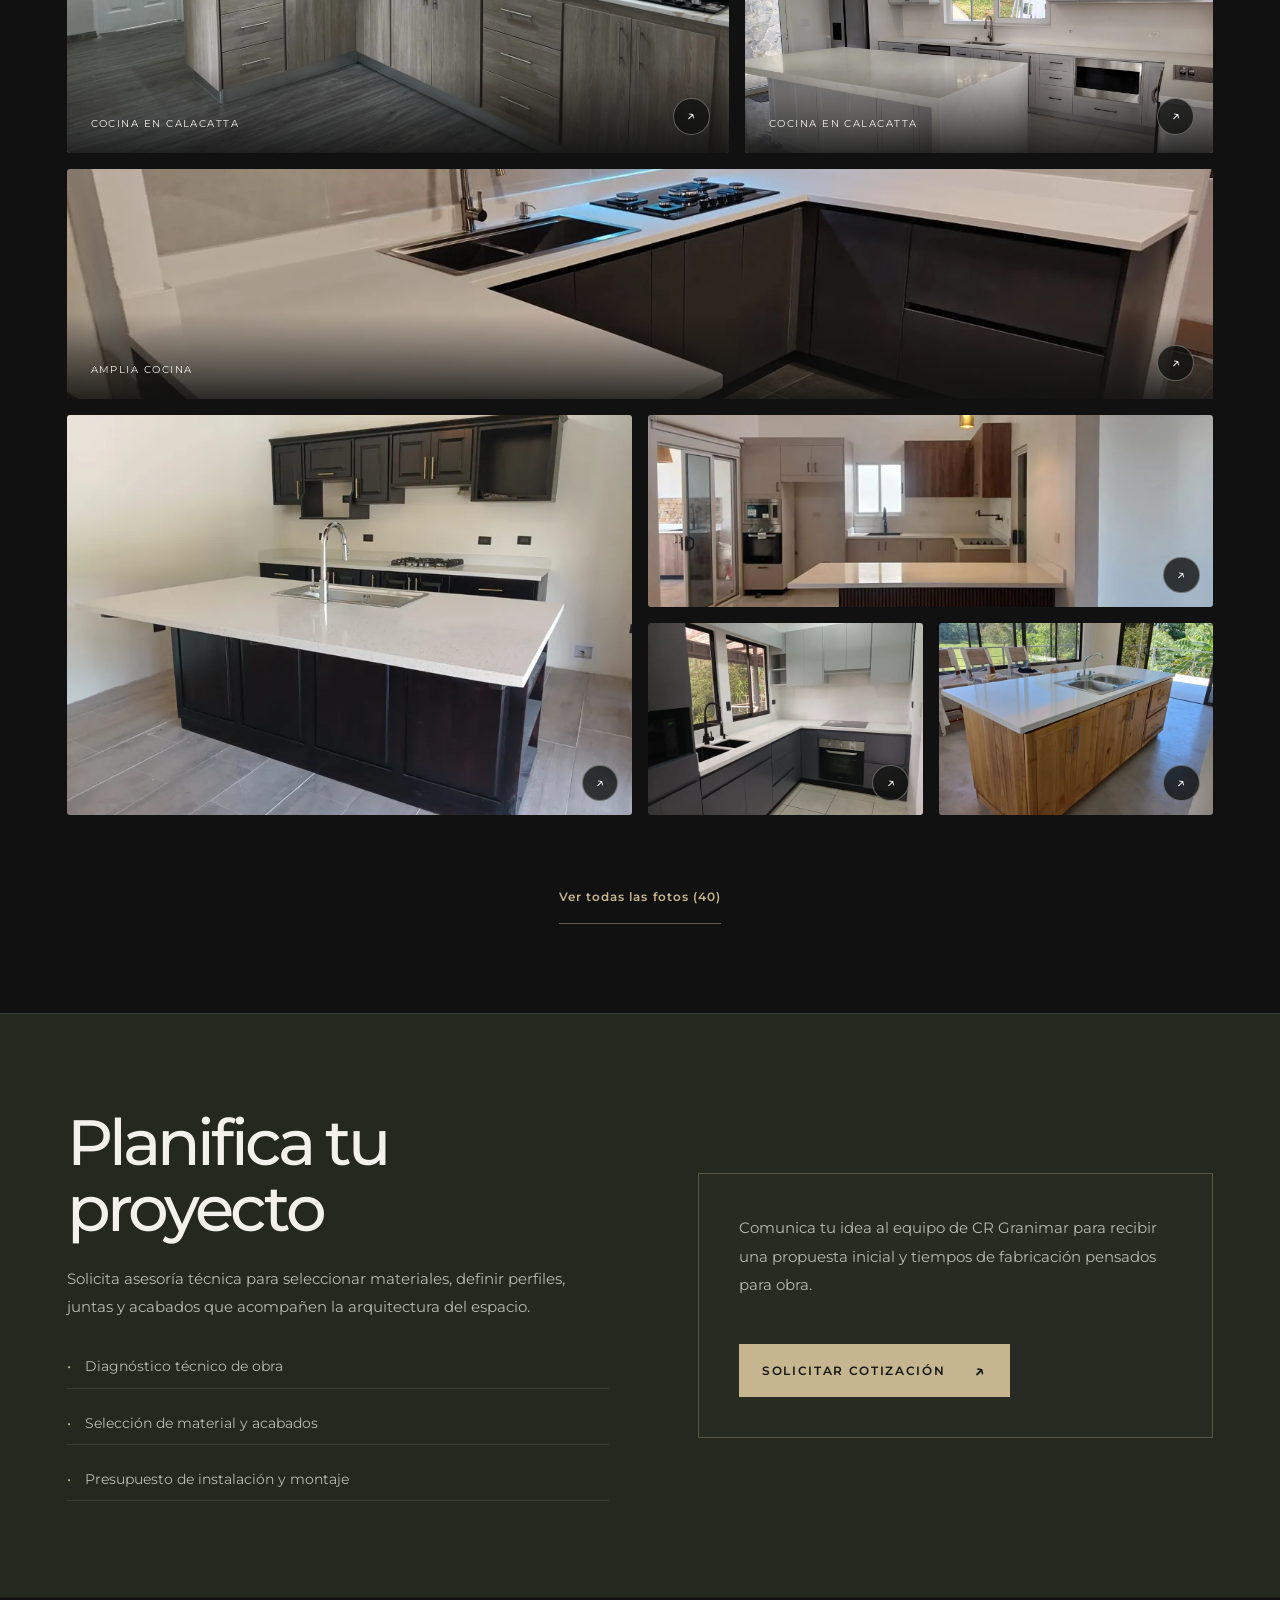
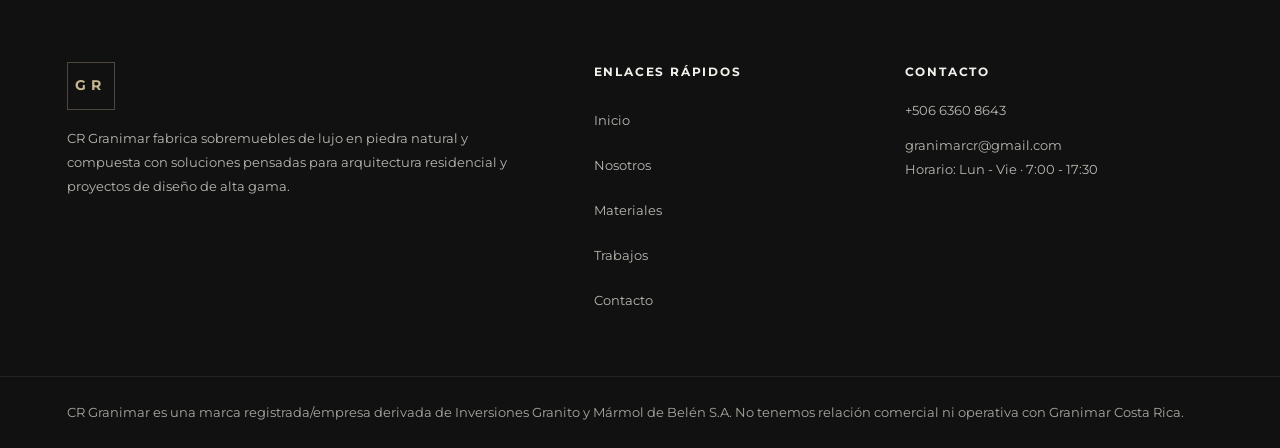
==== commit c2413f62: "actualizacion" ====
--- a/index.html
+++ b/index.html
@@ -64,12 +64,12 @@
   <link href="https://fonts.googleapis.com/css2?family=Montserrat:wght@400;500;600;700;800&display=swap" rel="stylesheet" />
   <link rel="stylesheet" href="styles/global.css" />
 </head>
-<body>
+<body class="home-page">
   <div class="page-shell">
    <header class="site-header">
   <div class="brand">
     <!-- Se reemplaza el texto GR por la imagen de tu logo optimizada para SEO -->
-    <img src="./logoprincipal.png" alt="Logotipo de CR Granimar" class="brand-logo" style="height: 40px; width: auto; object-fit: contain;" />
+    <img src="./logoprincipal.webp" alt="Logotipo de CR Granimar" class="brand-logo" style="height: 40px; width: auto; object-fit: contain;" decoding="async" />
     <span class="brand-name">CR Granimar</span>
   </div>
   <button class="nav-toggle" aria-label="Abrir menú" aria-expanded="false"><span></span></button>
@@ -77,26 +77,30 @@
     <a href="index.html" class="active" aria-current="page">Inicio</a>
     <a href="quienessomos.html">Nosotros</a>
     <a href="materiales.html">Materiales</a>
+    <a href="trabajos.html">Trabajos</a>
     <a href="contacto.html">Contacto</a>
     <a href="ubicacion.html">Ubicación</a>
   </nav>
 </header>
     <main>
       <section class="hero-landing" aria-label="Hero principal">
-        <div class="hero-bg" aria-hidden="true">
-          <img src="img/imageninicio.jpeg" alt="Cocinas y baños con cuarzo, granito y sobres de cuarzo en Costa Rica" />
-        </div>
-        <div class="hero-overlay-inicio"></div>
-        <div class="hero-content">
-          <p class="eyebrow">Los mejores en sobremuebles de lujo</p>
-          <h1>Profesionalidad en cada trabajo, Calidad que se nota</h1>
-          <p class="hero-copy">Fabricamos sobremuebles de alta gama en cuarzo, granito y porcelánico para Costa Rica. Soluciones para cocinas, baños y espacios residenciales con corte CNC, asesoría y acabados de lujo.</p>
-          <p class="hero-copy">Somos una empresa derivada de INVERSIONES GRANITO Y MARMOL DE BELEN S.A con mas de 25 años de trayectoria con un enfoque en la honestidad, puntualidad y responsabilidad</p>
-          <div class="hero-actions">
-            <a href="materiales.html" class="hero-button">Ver materiales</a>
-            <a href="quienessomos.html" class="hero-button ghost">Nuestra visión</a>
+        <div class="hero-stage">
+          <div class="hero-bg" aria-hidden="true">
+            <img src="img/imageninicio.webp" alt="Cocinas y baños con cuarzo, granito y sobres de cuarzo en Costa Rica" decoding="async" fetchpriority="high" />
           </div>
-            
+          <div class="hero-overlay-inicio"></div>
+          <div class="hero-content">
+            <p class="eyebrow">Los mejores en sobremuebles de lujo</p>
+            <h1>Profesionalidad en cada trabajo, <span>Calidad que se nota</span></h1>
+            <p class="hero-copy">Fabricamos sobremuebles de alta gama en cuarzo, granito y porcelánico para Costa Rica. Soluciones para cocinas, baños y espacios residenciales con corte CNC, asesoría y acabados de lujo.</p>
+            <p class="hero-copy">Somos una empresa derivada de INVERSIONES GRANITO Y MARMOL DE BELEN S.A con mas de 25 años de trayectoria con un enfoque en la honestidad, puntualidad y responsabilidad</p>
+            <div class="hero-actions">
+              <a href="materiales.html" class="hero-button">Ver materiales</a>
+              <a href="quienessomos.html" class="hero-button ghost">Nuestra visión</a>
+            </div>
+
+          </div>
+        </div>
           <div class="hero-support">
             <article class="support-card">
               <span>+25 Años</span>
@@ -114,7 +118,6 @@
               <p>Respuestas ágiles para presupuesto, toma de medidas y coordinación de obra.</p>
             </article>
           </div>
-        </div>
       </section>
 
       <section class="section-grid section-intro">
@@ -141,22 +144,22 @@
         <div class="materials-preview">
           <a href="granito.html" class="materials-card granite">
             <!-- SEO: Texto alt descriptivo para imágenes de catálogo -->
-            <img src="img/granito/granito.png" alt="Planchas de granito natural para sobres de cocina en Costa Rica" class="materials-card-bg" />
+            <img src="img/granito/granito.webp" alt="Planchas de granito natural para sobres de cocina en Costa Rica" class="materials-card-bg" decoding="async" loading="lazy" />
             <span class="materials-card-label">Granito</span>
           </a>
           <a href="cuarzo.html" class="materials-card quartz">
             <!-- SEO: Texto alt descriptivo para imágenes de catálogo -->
-            <img src="img/cuarzo/grisestelar.webp" alt="Plancha de cuarzo Gris Estelar para diseño de interiores" class="materials-card-bg" />
+            <img src="img/cuarzo/grisestelar.webp" alt="Plancha de cuarzo Gris Estelar para diseño de interiores" class="materials-card-bg" decoding="async" loading="lazy" />
             <span class="materials-card-label">Cuarzo</span>
           </a>
           <a href="porcelanico.html" class="materials-card porcelain">
             <!-- SEO: Texto alt descriptivo para imágenes de catálogo -->
-            <img src="img/porcelamico/porcelamico.png" alt="Superficies de porcelánico de gran formato para arquitectura" class="materials-card-bg" />
+            <img src="img/porcelamico/porcelamico.webp" alt="Superficies de porcelánico de gran formato para arquitectura" class="materials-card-bg" decoding="async" loading="lazy" />
             <span class="materials-card-label">Porcelánico</span>
           </a>
           <a href="calacatta.html" class="materials-card calacatta">
             <!-- SEO: Texto alt descriptivo para imágenes de catálogo -->
-            <img src="img/calacatta/negromarquina.webp" alt="Piedra sinterizada estilo Calacatta Negro Marquina" class="materials-card-bg" />
+            <img src="img/calacatta/negromarquina.webp" alt="Piedra sinterizada estilo Calacatta Negro Marquina" class="materials-card-bg" decoding="async" loading="lazy" />
             <span class="materials-card-label">Calacatta</span>
           </a>
         </div>
@@ -167,11 +170,54 @@
           <h2>Proyectos con presencia</h2>
           <p>Soluciones construidas con rigor técnico, detalles geométricos y acabados que transmiten solidez.</p>
         </div>
+        <a class="all-work-link" href="trabajos.html">Ver todos los trabajos <span aria-hidden="true">↗</span></a>
         <div class="portfolio-grid">
-          <article class="portfolio-card variant-1"><img src="proyectos/calacatta4.jpeg" alt="Instalación de cocina con sobres en piedra calacatta de lujo" /> <p>Cocina en calacatta</p></article>
-          <article class="portfolio-card variant-2"><img src="proyectos/cuarzo1.jpeg" alt="Proyecto residencial con isla y sobres de cocina en cuarzo" /><p>Cocina en cuarzo</p></article>
-          <article class="portfolio-card variant-3"><img src="proyectos/cuarzo2.jpeg" alt="Diseño de cocina minimalista con sobres de calacatta" /><p>Cocina en calacatta</p></article>
-          <article class="portfolio-card variant-4"><img src="proyectos/cuarzo4.jpeg" alt="Cocina espaciosa con acabados de sobres en granito pulido" /><p> Amplia Cocina</p></article>
+          <article class="portfolio-card variant-1"><a class="portfolio-photo" data-gallery href="proyectos/calacatta4.webp" aria-label="Ampliar proyecto"><img src="proyectos/calacatta4.webp" alt="Instalación de cocina con sobres en piedra calacatta de lujo" decoding="async" loading="lazy" /><span class="photo-expand" aria-hidden="true">↗</span></a> <p>Cocina en calacatta</p></article>
+          <article class="portfolio-card variant-2"><a class="portfolio-photo" data-gallery href="proyectos/cuarzo1.webp" aria-label="Ampliar proyecto"><img src="proyectos/cuarzo1.webp" alt="Proyecto residencial con isla y sobres de cocina en cuarzo" decoding="async" loading="lazy" /><span class="photo-expand" aria-hidden="true">↗</span></a><p>Cocina en cuarzo</p></article>
+          <article class="portfolio-card variant-3"><a class="portfolio-photo" data-gallery href="proyectos/cuarzo2.webp" aria-label="Ampliar proyecto"><img src="proyectos/cuarzo2.webp" alt="Diseño de cocina minimalista con sobres de calacatta" decoding="async" loading="lazy" /><span class="photo-expand" aria-hidden="true">↗</span></a><p>Cocina en calacatta</p></article>
+          <article class="portfolio-card variant-4"><a class="portfolio-photo" data-gallery href="proyectos/cuarzo4.webp" aria-label="Ampliar proyecto"><img src="proyectos/cuarzo4.webp" alt="Cocina espaciosa con acabados de sobres en granito pulido" decoding="async" loading="lazy" /><span class="photo-expand" aria-hidden="true">↗</span></a><p> Amplia Cocina</p></article>
+        </div>
+        <div class="project-photo-grid" id="project-photos">
+          <a class="project-photo" href="img/proyectos-refresh/proyecto-01.webp" data-gallery aria-label="Ampliar foto 1"><img src="img/proyectos-refresh/proyecto-01-preview.webp" alt="Superficie y detalles de cocina" width="1600" height="1200" loading="lazy" decoding="async" /><span class="photo-expand" aria-hidden="true">↗</span></a>
+          <a class="project-photo" href="img/proyectos-refresh/proyecto-02.webp" data-gallery aria-label="Ampliar foto 2"><img src="img/proyectos-refresh/proyecto-02-preview.webp" alt="Superficie y detalles de cocina" width="1600" height="738" loading="lazy" decoding="async" /><span class="photo-expand" aria-hidden="true">↗</span></a>
+          <a class="project-photo" href="img/proyectos-refresh/proyecto-03.webp" data-gallery aria-label="Ampliar foto 3"><img src="img/proyectos-refresh/proyecto-03-preview.webp" alt="Superficie y detalles de cocina" width="1600" height="1200" loading="lazy" decoding="async" /><span class="photo-expand" aria-hidden="true">↗</span></a>
+          <a class="project-photo" href="img/proyectos-refresh/proyecto-04.webp" data-gallery aria-label="Ampliar foto 4"><img src="img/proyectos-refresh/proyecto-04-preview.webp" alt="Superficie y detalles de cocina" width="1600" height="1200" loading="lazy" decoding="async" /><span class="photo-expand" aria-hidden="true">↗</span></a>
+          <a class="project-photo" href="img/proyectos-refresh/proyecto-05.webp" data-gallery aria-label="Ampliar foto 5"><img src="img/proyectos-refresh/proyecto-05-preview.webp" alt="Superficie y detalles de cocina" width="738" height="1600" loading="lazy" decoding="async" /><span class="photo-expand" aria-hidden="true">↗</span></a>
+          <a class="project-photo" href="img/proyectos-refresh/proyecto-06.webp" data-gallery aria-label="Ampliar foto 6"><img src="img/proyectos-refresh/proyecto-06-preview.webp" alt="Superficie y detalles de cocina" width="1600" height="738" loading="lazy" decoding="async" /><span class="photo-expand" aria-hidden="true">↗</span></a>
+          <a class="project-photo" href="img/proyectos-refresh/proyecto-07.webp" data-gallery aria-label="Ampliar foto 7"><img src="img/proyectos-refresh/proyecto-07-preview.webp" alt="Superficie y detalles de cocina" width="1600" height="738" loading="lazy" decoding="async" /><span class="photo-expand" aria-hidden="true">↗</span></a>
+          <a class="project-photo" href="img/proyectos-refresh/proyecto-08.webp" data-gallery aria-label="Ampliar foto 8"><img src="img/proyectos-refresh/proyecto-08-preview.webp" alt="Lavamanos y superficie de baño" width="738" height="1600" loading="lazy" decoding="async" /><span class="photo-expand" aria-hidden="true">↗</span></a>
+          <a class="project-photo" href="img/proyectos-refresh/proyecto-09.webp" data-gallery aria-label="Ampliar foto 9"><img src="img/proyectos-refresh/proyecto-09-preview.webp" alt="Superficie y detalles de cocina" width="1600" height="738" loading="lazy" decoding="async" /><span class="photo-expand" aria-hidden="true">↗</span></a>
+          <a class="project-photo" href="img/proyectos-refresh/proyecto-10.webp" data-gallery aria-label="Ampliar foto 10"><img src="img/proyectos-refresh/proyecto-10-preview.webp" alt="Superficie y detalles de cocina" width="1600" height="738" loading="lazy" decoding="async" /><span class="photo-expand" aria-hidden="true">↗</span></a>
+          <a class="project-photo" href="img/proyectos-refresh/proyecto-11.webp" data-gallery aria-label="Ampliar foto 11"><img src="img/proyectos-refresh/proyecto-11-preview.webp" alt="Superficie y detalles de cocina" width="1600" height="738" loading="lazy" decoding="async" /><span class="photo-expand" aria-hidden="true">↗</span></a>
+          <a class="project-photo" href="img/proyectos-refresh/proyecto-12.webp" data-gallery aria-label="Ampliar foto 12"><img src="img/proyectos-refresh/proyecto-12-preview.webp" alt="Lavamanos y superficie de baño" width="1280" height="591" loading="lazy" decoding="async" /><span class="photo-expand" aria-hidden="true">↗</span></a>
+          <a class="project-photo" href="img/proyectos-refresh/proyecto-13.webp" data-gallery aria-label="Ampliar foto 13"><img src="img/proyectos-refresh/proyecto-13-preview.webp" alt="Superficie y detalles de cocina" width="1600" height="1200" loading="lazy" decoding="async" /><span class="photo-expand" aria-hidden="true">↗</span></a>
+          <a class="project-photo" href="img/proyectos-refresh/proyecto-14.webp" data-gallery aria-label="Ampliar foto 14"><img src="img/proyectos-refresh/proyecto-14-preview.webp" alt="Superficie y detalles de cocina" width="1600" height="1200" loading="lazy" decoding="async" /><span class="photo-expand" aria-hidden="true">↗</span></a>
+          <a class="project-photo" href="img/proyectos-refresh/proyecto-15.webp" data-gallery aria-label="Ampliar foto 15"><img src="img/proyectos-refresh/proyecto-15-preview.webp" alt="Superficie y detalles de cocina" width="1600" height="1200" loading="lazy" decoding="async" /><span class="photo-expand" aria-hidden="true">↗</span></a>
+          <a class="project-photo" href="img/proyectos-refresh/proyecto-16.webp" data-gallery aria-label="Ampliar foto 16"><img src="img/proyectos-refresh/proyecto-16-preview.webp" alt="Superficie y detalles de cocina" width="1600" height="1200" loading="lazy" decoding="async" /><span class="photo-expand" aria-hidden="true">↗</span></a>
+          <a class="project-photo" href="img/proyectos-refresh/proyecto-17.webp" data-gallery aria-label="Ampliar foto 17"><img src="img/proyectos-refresh/proyecto-17-preview.webp" alt="Superficie y detalles de cocina" width="1600" height="1200" loading="lazy" decoding="async" /><span class="photo-expand" aria-hidden="true">↗</span></a>
+          <a class="project-photo" href="img/proyectos-refresh/proyecto-18.webp" data-gallery aria-label="Ampliar foto 18"><img src="img/proyectos-refresh/proyecto-18-preview.webp" alt="Superficie y detalles de cocina" width="1600" height="1200" loading="lazy" decoding="async" /><span class="photo-expand" aria-hidden="true">↗</span></a>
+          <a class="project-photo" href="img/proyectos-refresh/proyecto-19.webp" data-gallery aria-label="Ampliar foto 19"><img src="img/proyectos-refresh/proyecto-19-preview.webp" alt="Superficie y detalles de cocina" width="1600" height="1200" loading="lazy" decoding="async" /><span class="photo-expand" aria-hidden="true">↗</span></a>
+          <a class="project-photo" href="img/proyectos-refresh/proyecto-20.webp" data-gallery aria-label="Ampliar foto 20"><img src="img/proyectos-refresh/proyecto-20-preview.webp" alt="Lavamanos y superficie de baño" width="1600" height="1200" loading="lazy" decoding="async" /><span class="photo-expand" aria-hidden="true">↗</span></a>
+          <a class="project-photo" href="img/proyectos-refresh/proyecto-21.webp" data-gallery aria-label="Ampliar foto 21"><img src="img/proyectos-refresh/proyecto-21-preview.webp" alt="Lavamanos y superficie de baño" width="1600" height="1200" loading="lazy" decoding="async" /><span class="photo-expand" aria-hidden="true">↗</span></a>
+          <a class="project-photo" href="img/proyectos-refresh/proyecto-22.webp" data-gallery aria-label="Ampliar foto 22"><img src="img/proyectos-refresh/proyecto-22-preview.webp" alt="Lavamanos y superficie de baño" width="1600" height="1200" loading="lazy" decoding="async" /><span class="photo-expand" aria-hidden="true">↗</span></a>
+          <a class="project-photo" href="img/proyectos-refresh/proyecto-23.webp" data-gallery aria-label="Ampliar foto 23"><img src="img/proyectos-refresh/proyecto-23-preview.webp" alt="Lavamanos y superficie de baño" width="1200" height="1600" loading="lazy" decoding="async" /><span class="photo-expand" aria-hidden="true">↗</span></a>
+          <a class="project-photo" href="img/proyectos-refresh/proyecto-24.webp" data-gallery aria-label="Ampliar foto 24"><img src="img/proyectos-refresh/proyecto-24-preview.webp" alt="Superficie y detalles de cocina" width="1600" height="1200" loading="lazy" decoding="async" /><span class="photo-expand" aria-hidden="true">↗</span></a>
+          <a class="project-photo" href="img/proyectos-refresh/proyecto-25.webp" data-gallery aria-label="Ampliar foto 25"><img src="img/proyectos-refresh/proyecto-25-preview.webp" alt="Superficie y detalles de cocina" width="1600" height="1200" loading="lazy" decoding="async" /><span class="photo-expand" aria-hidden="true">↗</span></a>
+          <a class="project-photo" href="img/proyectos-refresh/proyecto-26.webp" data-gallery aria-label="Ampliar foto 26"><img src="img/proyectos-refresh/proyecto-26-preview.webp" alt="Lavamanos y superficie de baño" width="1600" height="1200" loading="lazy" decoding="async" /><span class="photo-expand" aria-hidden="true">↗</span></a>
+          <a class="project-photo" href="img/proyectos-refresh/proyecto-27.webp" data-gallery aria-label="Ampliar foto 27"><img src="img/proyectos-refresh/proyecto-27-preview.webp" alt="Lavamanos y superficie de baño" width="1600" height="1200" loading="lazy" decoding="async" /><span class="photo-expand" aria-hidden="true">↗</span></a>
+          <a class="project-photo" href="img/proyectos-refresh/proyecto-28.webp" data-gallery aria-label="Ampliar foto 28"><img src="img/proyectos-refresh/proyecto-28-preview.webp" alt="Lavamanos y superficie de baño" width="1600" height="1200" loading="lazy" decoding="async" /><span class="photo-expand" aria-hidden="true">↗</span></a>
+          <a class="project-photo" href="img/proyectos-refresh/proyecto-29.webp" data-gallery aria-label="Ampliar foto 29"><img src="img/proyectos-refresh/proyecto-29-preview.webp" alt="Lavamanos y superficie de baño" width="1200" height="1600" loading="lazy" decoding="async" /><span class="photo-expand" aria-hidden="true">↗</span></a>
+          <a class="project-photo" href="img/proyectos-refresh/proyecto-30.webp" data-gallery aria-label="Ampliar foto 30"><img src="img/proyectos-refresh/proyecto-30-preview.webp" alt="Superficie y detalles de cocina" width="1600" height="1200" loading="lazy" decoding="async" /><span class="photo-expand" aria-hidden="true">↗</span></a>
+          <a class="project-photo" href="img/proyectos-refresh/proyecto-31.webp" data-gallery aria-label="Ampliar foto 31"><img src="img/proyectos-refresh/proyecto-31-preview.webp" alt="Superficie y detalles de cocina" width="1600" height="1200" loading="lazy" decoding="async" /><span class="photo-expand" aria-hidden="true">↗</span></a>
+          <a class="project-photo" href="img/proyectos-refresh/proyecto-32.webp" data-gallery aria-label="Ampliar foto 32"><img src="img/proyectos-refresh/proyecto-32-preview.webp" alt="Superficie y detalles de cocina" width="1600" height="1200" loading="lazy" decoding="async" /><span class="photo-expand" aria-hidden="true">↗</span></a>
+          <a class="project-photo" href="img/proyectos-refresh/proyecto-33.webp" data-gallery aria-label="Ampliar foto 33"><img src="img/proyectos-refresh/proyecto-33-preview.webp" alt="Superficie y detalles de cocina" width="1600" height="1200" loading="lazy" decoding="async" /><span class="photo-expand" aria-hidden="true">↗</span></a>
+          <a class="project-photo" href="img/proyectos-refresh/proyecto-34.webp" data-gallery aria-label="Ampliar foto 34"><img src="img/proyectos-refresh/proyecto-34-preview.webp" alt="Lavamanos y superficie de baño" width="1600" height="1200" loading="lazy" decoding="async" /><span class="photo-expand" aria-hidden="true">↗</span></a>
+          <a class="project-photo" href="img/proyectos-refresh/proyecto-35.webp" data-gallery aria-label="Ampliar foto 35"><img src="img/proyectos-refresh/proyecto-35-preview.webp" alt="Lavamanos y superficie de baño" width="1600" height="1200" loading="lazy" decoding="async" /><span class="photo-expand" aria-hidden="true">↗</span></a>
+          <a class="project-photo" href="img/proyectos-refresh/proyecto-36.webp" data-gallery aria-label="Ampliar foto 36"><img src="img/proyectos-refresh/proyecto-36-preview.webp" alt="Superficie y detalles de cocina" width="1600" height="1200" loading="lazy" decoding="async" /><span class="photo-expand" aria-hidden="true">↗</span></a>
+          <a class="project-photo" href="img/proyectos-refresh/proyecto-37.webp" data-gallery aria-label="Ampliar foto 37"><img src="img/proyectos-refresh/proyecto-37-preview.webp" alt="Lavamanos y superficie de baño" width="1200" height="1600" loading="lazy" decoding="async" /><span class="photo-expand" aria-hidden="true">↗</span></a>
+          <a class="project-photo" href="img/proyectos-refresh/proyecto-38.webp" data-gallery aria-label="Ampliar foto 38"><img src="img/proyectos-refresh/proyecto-38-preview.webp" alt="Superficie y detalles de cocina" width="1600" height="1200" loading="lazy" decoding="async" /><span class="photo-expand" aria-hidden="true">↗</span></a>
+          <a class="project-photo" href="img/proyectos-refresh/proyecto-39.webp" data-gallery aria-label="Ampliar foto 39"><img src="img/proyectos-refresh/proyecto-39-preview.webp" alt="Superficie y detalles de cocina" width="1600" height="1200" loading="lazy" decoding="async" /><span class="photo-expand" aria-hidden="true">↗</span></a>
+          <a class="project-photo" href="img/proyectos-refresh/proyecto-40.webp" data-gallery aria-label="Ampliar foto 40"><img src="img/proyectos-refresh/proyecto-40-preview.webp" alt="Superficie y detalles de cocina" width="1600" height="1200" loading="lazy" decoding="async" /><span class="photo-expand" aria-hidden="true">↗</span></a>
         </div>
       </section>
 
@@ -204,6 +250,7 @@
             <li><a href="index.html">Inicio</a></li>
             <li><a href="quienessomos.html">Nosotros</a></li>
             <li><a href="materiales.html">Materiales</a></li>
+            <li><a href="trabajos.html">Trabajos</a></li>
             <li><a href="contacto.html">Contacto</a></li>
           </ul>
         </div>
@@ -219,10 +266,10 @@
       </div>
     </footer>
   </div>
-  
+
   <a class="whatsapp-float" href="https://wa.me/50663608643?text=Hola,%20estoy%20interesado%20en%20una%20cotizaci%C3%B3n" target="_blank" rel="noopener noreferrer" aria-label="Contactar por WhatsApp">
     <svg viewBox="0 0 24 24" aria-hidden="true" focusable="false"><path d="M17.472 14.382c-.297-.149-1.758-.867-2.03-.967-.273-.099-.472-.148-.672.149-.198.297-.767.967-.94 1.165-.173.198-.347.223-.644.075-.297-.149-1.255-.462-2.39-1.475-.883-.788-1.48-1.761-1.653-2.059-.173-.297-.02-.458.13-.606.134-.133.297-.347.446-.52.149-.174.198-.298.298-.497.099-.198.05-.372-.025-.52-.075-.149-.672-1.612-.92-2.21-.242-.579-.487-.5-.672-.51l-.573-.01c-.198 0-.52.074-.792.372s-1.04 1.016-1.04 2.479 1.065 2.876 1.213 3.074c.149.198 2.095 3.2 5.076 4.487.709.306 1.26.489 1.69.626.71.227 1.354.195 1.863.118.568-.085 1.758-.719 2.006-1.413.248-.695.248-1.29.173-1.414-.074-.124-.273-.198-.57-.347zM12.004 2c-5.514 0-9.994 4.48-9.994 9.994 0 1.764.46 3.496 1.333 5.02L2 22l4.19-1.104a9.92 9.92 0 0 0 5.815 1.82c5.514 0 9.994-4.48 9.994-9.994S17.518 2 12.004 2zm0 18.19a8.15 8.15 0 0 1-4.32-1.203l-.307-.18-2.485.655.664-2.425-.199-.315a8.063 8.063 0 0 1-1.23-4.465c0-4.48 3.641-8.122 8.122-8.122 4.48 0 8.122 3.64 8.122 8.122 0 4.48-3.641 8.122-8.122 8.122z"/></svg>
   </a>
   <script src="scripts/main.js" defer></script>
 </body>
-</html>+</html>
--- a/styles/global.css
+++ b/styles/global.css
@@ -1,16 +1,39 @@
+/* Generated by scripts/build-styles.mjs. Edit styles/src/*.css. */
+
+/* Source: tokens.css */
 :root {
-  --bg: #090909;
+  --bg: #101110;
+  --panel: #171816;
+  --surface: #20211e;
+  --text: #f3f1eb;
+  --muted: #b9bab2;
+  --accent: #c6b68f;
+  --accent-soft: rgba(185, 169, 127, .18);
+  --border: #ffffff1a;
+  --control-border: #74786d;
+  --placeholder: #a1a497;
+  --shadow: 0 18px 70px rgba(0, 0, 0, .35);
   --header-height: 6rem;
-  --panel: #111111;
-  --surface: #1b1b1b;
-  --text: #f4f4f4;
-  --muted: #b2b2b2;
-  --accent: #b9a97f;
-  --accent-soft: rgba(185, 169, 127, 0.18);
-  --border: rgba(255, 255, 255, 0.08);
-  --shadow: 0 18px 70px rgba(0, 0, 0, 0.35);
-}
-
+  --gutter: clamp(1.25rem, 5.2vw, 6.5rem);
+
+  --font-body: .9375rem;
+  --font-body-small: .875rem;
+  --font-caption: .8125rem;
+  --font-label: .75rem;
+  --line-body: 1.8;
+  --radius-small: 3px;
+  --space-1: .25rem;
+  --space-2: .5rem;
+  --space-3: .75rem;
+  --space-4: 1rem;
+  --space-6: 1.5rem;
+  --space-8: 2rem;
+  --space-12: 3rem;
+  --space-16: 4rem;
+  --ease-out: cubic-bezier(.22, 1, .36, 1);
+}
+
+/* Source: base.css */
 * {
   box-sizing: border-box;
   margin: 0;
@@ -21,15 +44,21 @@
   font-size: 16px;
   -webkit-text-size-adjust: 100%;
   text-size-adjust: 100%;
+  overflow-x: clip;
+  -webkit-overflow-scrolling: touch;
 }
 
 html, body {
   min-height: 100%;
+  overflow-y: auto;
 }
 
 body {
   width: 100%;
-  overflow-x: hidden;
+  overflow-x: clip;
+  overflow-y: auto;
+  -webkit-overflow-scrolling: touch;
+  overscroll-behavior-y: auto;
   font-family: 'Montserrat', sans-serif;
   font-size: 16px;
   background: radial-gradient(circle at top left, rgba(255,255,255,0.04), transparent 35%),
@@ -40,6 +69,10 @@
   transition: opacity 0.45s ease;
 }
 
+body.nav-open {
+  overflow: hidden;
+}
+
 body.page-ready {
   opacity: 1;
 }
@@ -52,7 +85,8 @@
 
 .page-shell,
 main {
-  overflow-x: hidden;
+  overflow-x: clip;
+  overflow-y: visible;
 }
 
 a {
@@ -994,7 +1028,7 @@
   height: 100%;
   object-fit: cover;
   object-position: center;
-   
+
   transform: scale(1.1);
   z-index: 0;
 }
@@ -1018,7 +1052,7 @@
   height: 100%;
   object-fit: cover;
   object-position: center;
-  
+
   transform: scale(1.1);
   z-index: 0;
 }
@@ -1117,6 +1151,8 @@
   .main-nav {
     position: fixed;
     inset: 5.2rem 0 auto 0;
+    max-height: calc(100vh - 5.2rem);
+    overflow-y: auto;
     background: rgba(12,12,12,0.98);
     flex-direction: column;
     padding: 2rem 1.5rem 2.5rem;
@@ -1331,3 +1367,497 @@
 .category-grid {
   padding: 2rem 1.2rem 3rem;
 }
+
+/* Source: components.css */
+/* Visual refresh — existing content and SEO remain in the HTML. */
+html { scroll-behavior: smooth; scroll-padding-top: 6rem; }
+body { background: var(--bg); opacity: 1; overflow-y: visible; }
+::selection { color: #101110; background: var(--accent); }
+:focus-visible { outline: 2px solid var(--accent); outline-offset: 6px; }
+.site-header {
+  height: 5.5rem;
+  padding: 1rem var(--gutter);
+  background: #101110f2;
+  transition: background .35s, box-shadow .35s;
+}
+.site-header.scrolled { background: #101110fa; box-shadow: 0 8px 30px #0003; }
+.brand { gap: .85rem; }
+.brand-name { font-size: .8rem; letter-spacing: .23em; }
+.main-nav { gap: clamp(1.2rem, 2.4vw, 2.5rem); }
+.main-nav a { font-size: var(--font-label); letter-spacing: .12em; padding-block: .7rem; }
+.main-nav a.active, .main-nav a:hover { color: var(--text); }
+.main-nav a::after { height: 1px; background: var(--accent); }
+.main-nav a.active::after { transform: scaleX(1); }
+.hero-landing {
+  min-height: 0;
+  display: flex;
+  flex-direction: column;
+  align-items: stretch;
+  padding: 0;
+}
+.hero-stage { position: relative; isolation: isolate; }
+.hero-stage > .hero-bg { bottom: 0; }
+.hero-landing .hero-bg img { object-position: 65% center; animation: stone-pan 16s var(--ease-out) both; }
+.hero-overlay-inicio {
+  bottom: 0;
+  background: linear-gradient(90deg, #101110f5 0%, #101110d9 28%, #10111080 55%, #10111008 100%), linear-gradient(0deg, #101110 0%, transparent 30%);
+}
+.hero-content {
+  width: 100%;
+  max-width: 1440px;
+  margin-inline: auto;
+  padding: clamp(3.5rem, 6vw, 6rem) var(--gutter) 4.5rem;
+  animation: none;
+  opacity: 1;
+  transform: none;
+}
+.hero-content .eyebrow, .hero-page .eyebrow {
+  font-size: .65rem;
+  letter-spacing: .24em;
+  color: var(--accent);
+  margin-bottom: 1.8rem;
+  display: flex;
+  gap: .9rem;
+  align-items: center;
+}
+.eyebrow::before { content: ''; width: 2rem; height: 1px; background: var(--accent); flex-shrink: 0; }
+.hero-content h1 {
+  max-width: 760px;
+  font-size: clamp(2.65rem, 4.5vw, 4.8rem);
+  font-weight: 500;
+  line-height: 1.1;
+  letter-spacing: -.055em;
+  text-transform: none;
+  text-wrap: balance;
+  margin-bottom: 1.8rem;
+}
+.hero-content h1 span { color: var(--accent); }
+.hero-content .hero-copy {
+  max-width: 38rem;
+  font-size: .91rem;
+  line-height: 1.85;
+  letter-spacing: 0;
+  color: #e0e0d8;
+  margin-bottom: 1rem;
+  animation: none;
+  opacity: 1;
+  transform: none;
+}
+.hero-content .hero-copy + .hero-copy { font-size: .8rem; color: #c6c6be; max-width: 36rem; }
+.hero-actions { margin-top: 2rem; gap: .8rem; flex-direction: row; }
+.hero-button, .gallery-toggle {
+  padding: 1rem 1.35rem;
+  min-width: 0;
+  font-size: var(--font-label);
+  letter-spacing: .14em;
+  background: var(--accent);
+  color: #171813;
+  border: 1px solid var(--accent);
+  font-weight: 600;
+  gap: 1.8rem;
+  transition: background .3s, color .3s, transform .4s var(--ease-out), border-color .3s;
+}
+.hero-button::after { content: '↗'; font-size: 1.1rem; line-height: 1; transition: transform .35s var(--ease-out); }
+.hero-button:hover { background: #ded1b2; color: #171813; transform: translateY(-3px); }
+.hero-button:hover::after { transform: translate(2px, -2px); }
+.hero-button.ghost { background: transparent; color: var(--text); border-color: #ffffff40; }
+.hero-button.ghost:hover { background: #ffffff0c; border-color: var(--accent); }
+.hero-support {
+  position: relative;
+  z-index: 2;
+  display: grid;
+  grid-template-columns: repeat(3, minmax(0, 1fr));
+  gap: 0;
+  margin: 0;
+  padding: 2.3rem var(--gutter);
+  min-height: 16rem;
+  background: #171815;
+  border-block: 1px solid var(--border);
+}
+.support-card {
+  border: 0;
+  border-right: 1px solid var(--border);
+  border-radius: 0;
+  box-shadow: none;
+  background: transparent;
+  padding: 0 clamp(1.2rem, 3vw, 3rem);
+}
+.support-card:first-child { padding-left: 0; }
+.support-card:last-child { border: 0; padding-right: 0; }
+.support-card span { font-size: 2.2rem; font-weight: 500; letter-spacing: -.04em; margin-bottom: .3rem; line-height: 1.3; }
+.support-card h3 { font-size: var(--font-label); letter-spacing: .14em; margin-bottom: .6rem; }
+.support-card p { font-size: var(--font-caption); line-height: 1.8; max-width: 25rem; }
+.section-grid, .section-materials-preview, .section-portfolio, .section-contact { padding: clamp(3.5rem, 7vw, 7rem) var(--gutter); }
+.section-intro { gap: 0; counter-reset: service; grid-template-columns: repeat(3, minmax(0, 1fr)); }
+.feature-card {
+  counter-increment: service;
+  position: relative;
+  min-height: 20rem;
+  padding: 1.5rem 2.5rem 1rem 0;
+  margin-right: 2.5rem;
+  background: transparent;
+  border: 0;
+  border-top: 1px solid #c6b68f55;
+  box-shadow: none;
+  justify-content: flex-start;
+  transition: border-color .4s;
+}
+.feature-card:last-child { margin-right: 0; padding-right: 0; }
+.feature-card::before { content: '0' counter(service); color: var(--accent); font-size: .65rem; letter-spacing: .1em; margin-bottom: 2rem; }
+.feature-card:hover { border-color: var(--accent); }
+.feature-index { font-size: var(--font-label); letter-spacing: .1em; margin-bottom: .85rem; }
+.feature-card h2 { text-transform: none; font-size: clamp(1.25rem, 1.8vw, 1.7rem); font-weight: 500; letter-spacing: -.035em; line-height: 1.35; }
+.feature-card p { font-size: var(--font-body); letter-spacing: 0; line-height: 1.9; }
+.section-materials-preview { background: #191a17; border-block: 1px solid var(--border); gap: 1rem; }
+.section-materials-preview h2, .section-portfolio h2, .section-contact h2 { font-weight: 500; font-size: clamp(2rem, 3.4vw, 3.4rem); letter-spacing: -.045em; text-transform: none; line-height: 1.2; }
+.section-note, .section-heading p { color: var(--muted); font-size: var(--font-body); letter-spacing: 0; line-height: 1.8; }
+.materials-preview { margin-top: 1.8rem; gap: 1.2rem; grid-template-columns: repeat(4, minmax(0, 1fr)); }
+.materials-card { border-radius: var(--radius-small); border: 1px solid var(--border); box-shadow: none; aspect-ratio: 3/4; min-height: 0; font-size: 1rem; font-weight: 500; letter-spacing: .04em; }
+.materials-card-bg { min-height: 0; filter: brightness(.92); transition: transform 1.2s var(--ease-out), filter .6s; }
+.materials-card:hover .materials-card-bg { transform: scale(1.07); filter: brightness(1.08); }
+.materials-card-label { background: #141512; min-height: 4rem; justify-content: space-between; padding: 1.2rem; text-transform: none; font-size: 1rem; letter-spacing: 0; }
+.materials-card-label::after { content: '↗'; color: var(--accent); }
+.section-portfolio { gap: 1.2rem; }
+.section-heading { max-width: 46rem; margin-bottom: 1.5rem; }
+.section-heading p { margin-top: 1.1rem; }
+.portfolio-grid { grid-template-columns: repeat(2, minmax(0, 1fr)); gap: 1.2rem; }
+.portfolio-card { border-radius: var(--radius-small); box-shadow: none; min-height: 0; background: var(--panel); }
+.portfolio-photo { position: relative; overflow: hidden; display: block; aspect-ratio: 8/5; }
+.portfolio-photo img { transition: transform 1.1s var(--ease-out); }
+.portfolio-photo:hover img { transform: scale(1.04); }
+.portfolio-card p { padding: 1.2rem 1.4rem; font-size: var(--font-label); letter-spacing: .1em; background: #171815; }
+.project-photo-grid { display: grid; grid-template-columns: repeat(4, minmax(0, 1fr)); gap: 1.2rem; }
+.project-photo { position: relative; display: block; aspect-ratio: 1; overflow: hidden; border: 1px solid var(--border); border-radius: var(--radius-small); background: var(--panel); }
+.project-photo img { width: 100%; height: 100%; object-fit: cover; transition: transform 1.1s var(--ease-out), filter .6s; }
+.project-photo:hover img { transform: scale(1.06); filter: brightness(1.08); }
+.photo-expand { position: absolute; bottom: .85rem; right: .85rem; display: grid; place-items: center; width: 2.3rem; height: 2.3rem; border: 1px solid #ffffff50; background: #101110c9; color: white; border-radius: 50%; transition: background .3s, transform .3s; }
+a:hover > .photo-expand { background: #101110; transform: rotate(45deg); }
+.gallery-toggle { justify-self: center; display: inline-flex; align-items: center; background: transparent; color: var(--accent); margin-top: 1.3rem; cursor: pointer; min-height: 3rem; }
+.gallery-toggle:hover { background: var(--accent); color: #101110; }
+[hidden] { display: none !important; }
+.section-contact { position: relative; gap: clamp(2rem, 7vw, 7rem); background: #1c1d19; border-top: 1px solid var(--border); }
+.section-contact h2 { margin-bottom: 1.5rem; }
+.section-contact p { color: var(--muted); font-size: var(--font-body); line-height: 1.9; }
+.section-contact li { font-size: var(--font-body-small); padding-block: .6rem; border-bottom: 1px solid var(--border); }
+.section-contact li::before { top: .6rem; }
+.cta-panel { border: 0; border-left: 1px solid #c6b68f50; border-radius: 0; padding: 1rem 0 1rem 2.5rem; background: transparent; box-shadow: none; }
+.site-footer { padding: 0; background: #101110; }
+.footer-advanced { padding: 4rem var(--gutter); grid-template-columns: 1.5fr .8fr 1fr; background: transparent; border: 0; gap: 4rem; }
+.footer-advanced h3 { font-size: var(--font-label); color: var(--text); letter-spacing: .15em; }
+.footer-advanced p, .footer-advanced a, .footer-advanced li { font-size: var(--font-caption); }
+.footer-advanced a:hover { color: var(--accent); }
+.footer-advanced .brand-mark { margin-bottom: 1rem; color: var(--accent); border-color: #c6b68f55; }
+.footer-bottom { padding: 1.5rem var(--gutter); text-align: left; font-size: var(--font-caption); line-height: 1.8; color: #a8aaa1; }
+.whatsapp-float { background: #20251e; border: 1px solid #c6b68f66; width: 3.5rem; height: 3.5rem; box-shadow: 0 6px 25px #0005; }
+.whatsapp-float:hover { background: #35412e; }
+/* Shared refinement for the existing inner pages. */
+.hero-page { padding: 5rem var(--gutter); min-height: 33rem; gap: 4rem; border: 0; box-shadow: none; }
+.hero-overlay { background: linear-gradient(90deg, #101110ed, #10111085), linear-gradient(0deg, #101110, transparent 50%); }
+.hero-page > .hero-copy, .hero-page > .hero-quote { position: relative; z-index: 2; }
+.hero-page > .hero-copy { max-width: 42rem; letter-spacing: 0; font-size: .95rem; }
+.hero-page h1 { font-size: clamp(2.3rem, 4vw, 4.2rem); font-weight: 500; letter-spacing: -.05em; line-height: 1.15; margin-bottom: 1.5rem; text-wrap: balance; }
+.hero-quote { border: 0; border-left: 1px solid var(--accent); background: #171815b3; box-shadow: none; font-size: .85rem; padding: 1.5rem 2rem; }
+.section-panel { margin: 2rem var(--gutter) 4rem; padding: clamp(1.5rem, 3vw, 3rem); background: #171815; box-shadow: none; }
+.section-panel h2 { font-size: 1.8rem; font-weight: 500; letter-spacing: -.03em; text-transform: none; }
+.section-panel p, .detail-grid p { font-size: var(--font-body); letter-spacing: 0; }
+.contact-layout { padding: 3rem var(--gutter) 5rem; gap: 2rem; }
+.contact-panel, .contact-form { margin: 0; box-shadow: none; background: #171815; }
+.contact-panel h2 { font-weight: 500; letter-spacing: -.03em; margin-bottom: 1rem; }
+.contact-form label { font-size: var(--font-label); letter-spacing: .08em; }
+.contact-form input, .contact-form textarea, .contact-form select { border-radius: var(--radius-small); background: var(--bg); border-color: var(--control-border); font-size: var(--font-body); }
+.contact-form input::placeholder, .contact-form textarea::placeholder { color: var(--placeholder); opacity: 1; }
+.contact-form :is(input, select, textarea):focus-visible { outline: 2px solid var(--accent); outline-offset: 3px; border-color: var(--accent); }
+.contact-form button { background: var(--accent); color: #101110; font-size: .75rem; transition: background .3s; }
+.contact-form button:hover { background: #ded1b2; }
+.project-grid { grid-template-columns: repeat(3, minmax(0, 1fr)); gap: 1.2rem; }
+.project-card, .sample-card, .category-card { border-radius: var(--radius-small); box-shadow: none; }
+.project-card-bg, .sample-card-bg, .category-card-bg { transition: transform 1s var(--ease-out); }
+.project-card:hover .project-card-bg, .sample-card:hover .sample-card-bg, .category-card:hover .category-card-bg { transform: scale(1.045); }
+/* Motion is progressive: content stays available if JavaScript is unavailable. */
+.animate-item { opacity: 1; transform: none; }
+.motion-ready .reveal-item { transition: opacity .85s var(--ease-out), translate .85s var(--ease-out); transition-delay: var(--reveal-delay, 0ms); }
+.motion-ready .reveal-item:not(.visible) { opacity: 0; translate: 0 22px; }
+@keyframes stone-pan { from { transform: scale(1.06); } to { transform: scale(1); } }
+@keyframes viewer-in { from { opacity: 0; transform: translateY(12px) scale(.985); } to { opacity: 1; transform: none; } }
+.photo-viewer { width: min(96vw, 1400px); max-width: 96vw; height: min(94dvh, 1100px); max-height: 94dvh; margin: auto; padding: 3.8rem 4rem 3.5rem; border: 1px solid #ffffff24; border-radius: 4px; background: #101110; color: var(--text); overflow: hidden; }
+.photo-viewer::backdrop { background: #080a08eb; backdrop-filter: blur(8px); }
+.photo-viewer[open] { display: flex; flex-direction: column; animation: viewer-in .35s var(--ease-out); }
+.viewer-image { display: block; width: 100%; flex: 1; min-height: 0; object-fit: contain; }
+.viewer-close, .viewer-prev, .viewer-next { position: absolute; display: grid; place-items: center; width: 2.8rem; height: 2.8rem; background: #252721; border: 1px solid #ffffff30; color: white; border-radius: 50%; cursor: pointer; font-size: 1.5rem; }
+.viewer-close { top: .7rem; right: .7rem; }
+.viewer-prev { left: .6rem; top: calc(50% - 1.4rem); }
+.viewer-next { right: .6rem; top: calc(50% - 1.4rem); }
+.viewer-close:hover, .viewer-prev:hover, .viewer-next:hover { border-color: var(--accent); background: #44483b; }
+.viewer-counter { position: absolute; bottom: 1rem; left: 50%; transform: translateX(-50%); font-size: .75rem; letter-spacing: .15em; color: var(--accent); }
+body.viewer-open { overflow: hidden; }
+@media (min-width: 1600px) {
+  .hero-content { max-width: none; }
+  .hero-content h1 { max-width: 850px; }
+  .hero-content .hero-copy { max-width: 42rem; }
+}
+@media (max-width: 1100px) {
+  .feature-card { margin-right: 1.5rem; padding-right: 1.5rem; }
+  .footer-advanced { gap: 2rem; }
+}
+@media (max-width: 900px) {
+  .site-header { height: 4.8rem; flex-wrap: nowrap; }
+  .nav-toggle { width: 2.8rem; height: 2.8rem; border-radius: var(--radius-small); }
+  .nav-toggle::before { top: .85rem; }
+  .nav-toggle span { top: 1.35rem; }
+  .nav-toggle::after { top: 1.85rem; }
+  .nav-toggle::before, .nav-toggle::after, .nav-toggle span { left: .7rem; right: .7rem; }
+  .main-nav { inset: 4.8rem 0 auto; padding: 1.5rem var(--gutter) 2rem; }
+  .main-nav a { font-size: .8rem; padding-block: .75rem; }
+  .hero-content { padding-block: 4rem 3.5rem; }
+  .hero-content h1 { max-width: 620px; font-size: clamp(2.65rem, 5.8vw, 3.7rem); }
+  .hero-stage > .hero-bg, .hero-overlay-inicio { bottom: 0; }
+  .hero-overlay-inicio { background: linear-gradient(90deg, #101110ed, #10111080), linear-gradient(0deg, #101110, transparent 50%); }
+  .hero-support { min-height: 17rem; padding-block: 2rem; }
+  .support-card { padding-inline: 1.2rem; }
+  .support-card span { font-size: 1.8rem; }
+  .section-intro { grid-template-columns: 1fr; gap: 2rem; }
+  .feature-card, .feature-card:last-child { margin: 0; padding: 1.5rem 0 0; min-height: 0; display: grid; grid-template-columns: 3rem 1fr; }
+  .feature-card::before { grid-row: 1/4; margin: 0; }
+  .feature-index, .feature-card h2, .feature-card p { grid-column: 2; }
+  .feature-card h2 { font-size: 1.5rem; }
+  .materials-preview { grid-template-columns: repeat(2, minmax(0, 1fr)); }
+  .materials-card { aspect-ratio: 1; }
+  .project-photo-grid { grid-template-columns: repeat(2, minmax(0, 1fr)); }
+  .section-contact, .hero-page { grid-template-columns: 1fr; }
+  .hero-page { padding-block: 4rem; min-height: 0; gap: 2rem; }
+  .hero-quote { max-width: 100%; }
+  .footer-advanced { grid-template-columns: 1.2fr 1fr; }
+  .footer-advanced > div:first-child { grid-column: 1/-1; max-width: 35rem; }
+  .project-grid { grid-template-columns: repeat(2, minmax(0, 1fr)); }
+}
+@media (max-width: 600px) {
+  .brand-name { font-size: .7rem; letter-spacing: .16em; }
+  .brand { gap: .65rem; }
+  .hero-content { padding-top: 3.3rem; }
+  .hero-content h1 { font-size: clamp(2.25rem, 9.2vw, 3.1rem); max-width: 100%; letter-spacing: -.05em; }
+  .hero-content .eyebrow { font-size: .56rem; letter-spacing: .16em; gap: .6rem; }
+  .hero-content .hero-copy { font-size: var(--font-body-small); line-height: 1.85; }
+  .hero-content .hero-copy + .hero-copy { font-size: var(--font-caption); }
+  .hero-actions { flex-wrap: wrap; gap: .65rem; }
+  .hero-button { width: auto; max-width: none; font-size: .725rem; min-height: 2.75rem; padding: .9rem 1rem; gap: 1rem; }
+  .hero-stage > .hero-bg, .hero-overlay-inicio { bottom: 0; }
+  .hero-landing .hero-bg img { object-position: 63% center; }
+  .hero-overlay-inicio { background: linear-gradient(90deg, #101110eb, #101110a3), linear-gradient(0deg, #101110 5%, transparent 85%); }
+  .hero-support { min-height: 0; grid-template-columns: 1fr; padding-block: .3rem; background: #171815; }
+  .support-card, .support-card:first-child, .support-card:last-child { display: grid; grid-template-columns: 6.5rem 1fr; column-gap: .7rem; padding: 1.4rem 0; border: 0; border-bottom: 1px solid var(--border); }
+  .support-card:last-child { border: 0; }
+  .support-card span { grid-row: 1/3; font-size: 1.25rem; white-space: nowrap; align-self: center; margin: 0; }
+  .support-card h3 { font-size: .6875rem; letter-spacing: .07em; margin-bottom: .4rem; }
+  .support-card p { font-size: var(--font-caption); line-height: 1.75; }
+  .materials-preview, .portfolio-grid, .project-photo-grid { gap: .75rem; }
+  .materials-card-label { font-size: .85rem; min-height: 3.4rem; padding: .8rem; letter-spacing: 0; }
+  .section-heading { margin-bottom: 1rem; }
+  .portfolio-grid { grid-template-columns: 1fr; }
+  .portfolio-card p { font-size: .65rem; padding: 1rem; }
+  .photo-expand { width: 1.9rem; height: 1.9rem; bottom: .6rem; right: .6rem; }
+  .cta-panel { padding: 0; border: 0; }
+  .section-contact { gap: 2rem; }
+  .section-panel h2 { font-size: 1.5rem; }
+  .contact-panel, .contact-form { padding: 1.4rem; }
+  .project-grid { grid-template-columns: 1fr; }
+  .footer-advanced { gap: 2.5rem 1rem; padding-block: 3rem; }
+  .footer-advanced p, .footer-advanced a { font-size: var(--font-caption); overflow-wrap: anywhere; }
+  .photo-viewer { padding: 3.8rem .5rem 4.5rem; width: 96vw; height: 86dvh; }
+  .viewer-prev, .viewer-next { top: auto; bottom: .6rem; }
+  .viewer-prev { left: 1rem; }
+  .viewer-next { right: 1rem; }
+  .viewer-counter { bottom: 1.5rem; }
+}
+@media (prefers-reduced-motion: reduce) {
+  html { scroll-behavior: auto; }
+  *, *::before, *::after { animation: none !important; transition: none !important; }
+  .hero-copy, .hero-quote, .hero-content, .animate-item, .motion-ready .reveal-item:not(.visible) { opacity: 1; transform: none; translate: none; }
+}
+
+/* Source: home.css */
+/* Architectural art direction: offset photography, stone catalogue, editorial grids. */
+.home-page .hero-stage > .hero-bg {
+  top: 2rem;
+  left: 52%;
+  right: var(--gutter);
+  bottom: 2rem;
+  border: 1px solid #ffffff18;
+}
+.home-page .hero-landing .hero-bg img { object-position: 57% center; }
+.home-page .hero-overlay-inicio {
+  background: linear-gradient(90deg, #101110 35%, #101110e6 47%, #10111008 70%), linear-gradient(0deg, #10111066, transparent 50%);
+}
+.home-page .hero-content { padding-block: clamp(4rem, 6.2vw, 7rem) 4.5rem; }
+.home-page .hero-content h1 {
+  max-width: 12.5ch;
+  font-size: clamp(3.4rem, 5.5vw, 5.7rem);
+  line-height: .99;
+  letter-spacing: -.065em;
+  font-weight: 600;
+  text-wrap: pretty;
+  margin-bottom: 2.1rem;
+}
+.home-page .hero-content h1 span { display: block; font-weight: 400; }
+.home-page .hero-content .hero-copy { max-width: 34rem; font-size: var(--font-body); }
+.home-page .hero-content .hero-copy + .hero-copy { max-width: 32rem; font-size: var(--font-body-small); }
+.home-page .hero-support { background: #101110; }
+.home-page .support-card span { font-size: clamp(2rem, 3.2vw, 3rem); font-variant-numeric: lining-nums; }
+.home-page .section-intro { padding-block: 6rem 7rem; }
+.home-page .feature-card::before { font-size: .75rem; font-family: ui-monospace, monospace; }
+.home-page .feature-card h2 { max-width: 15ch; font-size: clamp(1.5rem, 2.1vw, 2rem); }
+.home-page .feature-card p { margin-top: auto; padding-top: 1.2rem; }
+.home-page .section-materials-preview {
+  grid-template-columns: 1.1fr 1fr;
+  background: #e5e2d9;
+  color: #262922;
+  padding-block: 5.5rem 7rem;
+  border-color: #26292220;
+  column-gap: 4rem;
+}
+.home-page .section-materials-preview h2 {
+  font-size: clamp(2.8rem, 5vw, 4.8rem);
+  max-width: 10ch;
+  letter-spacing: -.06em;
+  line-height: 1.02;
+}
+.home-page .section-materials-preview .section-note { color: #54584d; align-self: end; max-width: 24rem; font-size: .9rem; }
+.home-page .materials-preview { grid-column: 1/-1; margin-top: 2.5rem; align-items: start; gap: clamp(.8rem, 2vw, 2rem); }
+.home-page .materials-card { border: 0; border-radius: 0; background: transparent; aspect-ratio: 3/4; }
+.home-page .materials-card:nth-child(even) { margin-top: 3.5rem; }
+.home-page .materials-card-bg { filter: none; }
+.home-page .materials-card-label { background: #e5e2d9; color: #262922; border-color: #26292230; padding-inline: 0; min-height: 4.5rem; font-size: 1.05rem; }
+.home-page .materials-card-label::after { color: #54584d; }
+.home-page .materials-card:hover { transform: translateY(-5px); border: 0; }
+.home-page .section-portfolio { padding-top: 7rem; gap: 1rem; }
+.home-page .section-heading { display: grid; grid-template-columns: 1.1fr 1fr; gap: 4rem; max-width: none; align-items: end; margin-bottom: 2.5rem; }
+.home-page .section-heading h2 { font-size: clamp(2.8rem, 5vw, 4.8rem); max-width: 11ch; letter-spacing: -.06em; line-height: 1.02; }
+.home-page .section-heading p { max-width: 27rem; margin: 0; }
+.home-page .portfolio-grid { grid-template-columns: repeat(12, minmax(0, 1fr)); grid-auto-rows: clamp(180px, 18vw, 280px); gap: 1rem; }
+.home-page .portfolio-card { display: block; position: relative; border: 0; border-radius: 3px; }
+.home-page .portfolio-card:nth-child(1) { grid-column: 1/8; grid-row: 1/3; }
+.home-page .portfolio-card:nth-child(2) { grid-column: 8/13; grid-row: 1; }
+.home-page .portfolio-card:nth-child(3) { grid-column: 8/13; grid-row: 2; }
+.home-page .portfolio-card:nth-child(4) { grid-column: 1/13; grid-row: 3; }
+.home-page .portfolio-photo { height: 100%; aspect-ratio: auto; }
+.home-page .portfolio-card p { position: absolute; inset: auto 0 0; pointer-events: none; border: 0; padding: 3rem 1.5rem 1.3rem; background: linear-gradient(transparent, #101110d9); font-size: .65rem; letter-spacing: .14em; }
+.home-page .portfolio-photo .photo-expand { bottom: 1.1rem; right: 1.2rem; z-index: 2; }
+.home-page .project-photo-grid { grid-template-columns: repeat(4, minmax(0, 1fr)); grid-auto-rows: clamp(160px, 15vw, 230px); gap: 1rem; }
+.home-page .project-photo { aspect-ratio: auto; min-height: 0; border: 0; border-radius: 3px; }
+.home-page .project-photo:nth-child(8n + 1) { grid-column: span 2; grid-row: span 2; }
+.home-page .project-photo:nth-child(8n + 2) { grid-column: span 2; }
+.home-page .gallery-toggle { border: 0; border-bottom: 1px solid #c6b68f75; padding-inline: 0; margin-top: 2.5rem; letter-spacing: .09em; }
+.home-page .gallery-toggle:hover { background: transparent; color: white; border-color: white; }
+.home-page .section-contact { background: #24281f; padding-block: 6rem; }
+.home-page .section-contact h2 { font-size: clamp(2.8rem, 5vw, 4.8rem); max-width: 9ch; line-height: 1.02; letter-spacing: -.06em; }
+.home-page .section-contact .cta-panel { padding: 2.5rem; border: 1px solid #c6b68f50; background: #ffffff03; }
+.home-page .section-contact .cta-panel .hero-button { margin-top: 1rem; }
+@media (min-width: 1600px) {
+  .home-page .hero-content .hero-copy { max-width: 39rem; }
+  .home-page .hero-content .hero-copy + .hero-copy { max-width: 36rem; }
+}
+@media (max-width: 1100px) {
+  .home-page .hero-content h1 { font-size: clamp(3.2rem, 6vw, 4.1rem); }
+  .home-page .hero-content .hero-copy { max-width: 29rem; }
+  .home-page .hero-content .hero-copy + .hero-copy { max-width: 28rem; }
+  .home-page .section-heading, .home-page .section-materials-preview { column-gap: 2rem; }
+}
+@media (max-width: 900px) {
+  .home-page .hero-stage > .hero-bg { left: 42%; bottom: 2rem; }
+  .home-page .hero-overlay-inicio { background: linear-gradient(90deg, #101110 26%, #101110dc 40%, #10111035 100%); }
+  .home-page .hero-content h1 { max-width: 13ch; }
+  .home-page .support-card span { font-size: 1.75rem; }
+  .home-page .section-intro { padding-block: 4rem; }
+  .home-page .feature-card h2 { max-width: none; font-size: 1.5rem; }
+  .home-page .feature-card p { margin: 0; padding: 0; }
+  .home-page .materials-preview { grid-template-columns: repeat(4, minmax(0, 1fr)); }
+  .home-page .materials-card-label { font-size: .85rem; min-height: 3.5rem; }
+  .home-page .materials-card:nth-child(even) { margin-top: 2.5rem; }
+  .home-page .section-portfolio { padding-top: 4rem; }
+  .home-page .section-contact .cta-panel { max-width: 38rem; }
+}
+@media (max-width: 600px) {
+  .home-page .hero-stage > .hero-bg { inset: 0; height: auto; border: 0; }
+  .home-page .hero-landing .hero-bg img { object-position: 65% center; }
+  .home-page .hero-overlay-inicio { inset: 0; height: auto; background: linear-gradient(90deg, #101110eb, #1011109e), linear-gradient(0deg, #101110 3%, transparent 80%); }
+  .home-page .hero-content { padding-block: 3.5rem; }
+  .home-page .hero-content h1 { max-width: 100%; font-size: clamp(2.05rem, 10.2vw, 3.5rem); line-height: 1.03; margin-bottom: 1.8rem; }
+  .home-page .hero-content h1 span { margin-top: .12em; }
+  .home-page .hero-content .hero-copy { font-size: var(--font-body-small); }
+  .home-page .hero-content .hero-copy + .hero-copy { font-size: var(--font-caption); }
+  .home-page .support-card span { font-size: 1.25rem; }
+  .home-page .section-materials-preview { grid-template-columns: 1fr; gap: 1.5rem; padding-block: 3.5rem 4.5rem; }
+  .home-page .section-materials-preview h2, .home-page .section-heading h2, .home-page .section-contact h2 { font-size: 2.8rem; }
+  .home-page .section-materials-preview .section-note { font-size: var(--font-body-small); }
+  .home-page .materials-preview { grid-template-columns: repeat(2, minmax(0, 1fr)); margin-top: .5rem; gap: .75rem; }
+  .home-page .materials-card:nth-child(even) { margin-top: 2rem; }
+  .home-page .materials-card-label { font-size: .9rem; }
+  .home-page .section-heading { grid-template-columns: 1fr; gap: 1.3rem; margin-bottom: 1rem; }
+  .home-page .portfolio-grid { grid-template-columns: repeat(2, minmax(0, 1fr)); grid-auto-rows: 150px; gap: .75rem; }
+  .home-page .portfolio-card:nth-child(1) { grid-column: 1/3; grid-row: 1/3; }
+  .home-page .portfolio-card:nth-child(2) { grid-column: 1; grid-row: 3; }
+  .home-page .portfolio-card:nth-child(3) { grid-column: 2; grid-row: 3; }
+  .home-page .portfolio-card:nth-child(4) { grid-column: 1/3; grid-row: 4; }
+  .home-page .portfolio-card p { font-size: .6875rem; padding: 2.5rem .7rem .7rem; letter-spacing: .06em; }
+  .home-page .portfolio-photo .photo-expand { bottom: 2.3rem; right: .6rem; }
+  .home-page .project-photo-grid { grid-template-columns: repeat(2, minmax(0, 1fr)); grid-auto-rows: 155px; gap: .75rem; }
+  .home-page .project-photo:nth-child(8n + 1) { grid-column: span 2; grid-row: span 2; }
+  .home-page .project-photo:nth-child(8n + 2) { grid-column: span 2; }
+  .home-page .section-contact { padding-block: 4rem; }
+  .home-page .section-contact .cta-panel { padding: 1.4rem; }
+}
+
+/* Source: works.css */
+/* Dedicated work gallery: photography first, all projects available on entry. */
+.all-work-link { display: inline-flex; align-items: center; gap: 1.5rem; width: fit-content; font-size: var(--font-caption); letter-spacing: .04em; color: var(--accent); padding-block: .65rem; border-bottom: 1px solid #c6b68f60; transition: color .25s, border-color .25s; }
+.all-work-link:hover { color: var(--text); border-color: var(--text); }
+.all-work-link span { font-size: 1.1rem; }
+.section-portfolio > .all-work-link { margin: -1.5rem 0 1.5rem; }
+.work-intro { padding: 3rem var(--gutter) 4rem; }
+.work-breadcrumb { display: flex; gap: .9rem; align-items: center; font-size: var(--font-label); color: var(--muted); margin-bottom: 3.5rem; }
+.work-breadcrumb a:hover { color: var(--accent); }
+.work-breadcrumb > span[aria-hidden] { color: #ffffff40; }
+.work-heading { display: grid; grid-template-columns: 1.2fr 1fr; gap: 4rem; align-items: end; }
+.work-heading h1 { font-size: clamp(3.8rem, 7.5vw, 7.8rem); line-height: .96; letter-spacing: -.065em; font-weight: 600; }
+.work-heading h1 span { color: var(--accent); font-weight: 400; }
+.work-description { max-width: 25rem; padding-bottom: .4rem; }
+.work-description p { font-size: .95rem; line-height: 1.9; color: var(--muted); margin-bottom: 1.5rem; }
+.work-collection { padding: 1rem var(--gutter) 5rem; }
+.work-gallery-heading { display: flex; justify-content: space-between; align-items: center; gap: 1.5rem; padding: 1.3rem 0; margin-bottom: 1rem; border-top: 1px solid var(--border); }
+.work-gallery-heading h2 { font-size: var(--font-caption); font-weight: 500; letter-spacing: .05em; display: flex; align-items: center; gap: 1.5rem; }
+.work-gallery-heading h2 span { font-size: var(--font-label); color: var(--accent); border: 1px solid #c6b68f40; border-radius: 3rem; padding: .35rem .8rem; letter-spacing: 0; white-space: nowrap; }
+.work-gallery-heading p { font-size: var(--font-caption); color: var(--muted); }
+.works-page .project-photo-grid { grid-template-columns: repeat(4, minmax(0, 1fr)); grid-auto-rows: clamp(160px, 16vw, 250px); gap: 1rem; }
+.works-page .project-photo { border: 0; border-radius: 3px; min-height: 0; aspect-ratio: auto; }
+.works-page .project-photo:nth-child(8n + 1) { grid-column: span 2; grid-row: span 2; }
+.works-page .project-photo:nth-child(8n + 2) { grid-column: span 2; }
+.work-back-top { display: flex; margin: 3rem auto 0; }
+.work-contact { padding: 4rem var(--gutter); border-block: 1px solid var(--border); background: #24281f; display: flex; align-items: center; justify-content: space-between; gap: 2rem; }
+.work-contact .eyebrow { font-size: .6rem; color: var(--accent); letter-spacing: .2em; margin-bottom: .8rem; }
+.work-contact h2 { font-size: clamp(2rem, 3.5vw, 3.8rem); letter-spacing: -.05em; font-weight: 500; line-height: 1.2; }
+.work-contact .hero-button { flex-shrink: 0; }
+@media (min-width: 901px) and (max-width: 1100px) {
+  .main-nav { gap: 1.2rem; }
+  .main-nav a { font-size: .6875rem; }
+}
+@media (max-width: 900px) {
+  .work-intro { padding-top: 2.2rem; }
+  .work-heading { gap: 2rem; }
+  .work-description p { font-size: var(--font-body); }
+  .work-gallery-heading { align-items: flex-start; }
+  .work-gallery-heading p { max-width: 12rem; text-align: right; }
+  .works-page .project-photo-grid { grid-template-columns: repeat(2, minmax(0, 1fr)); grid-auto-rows: clamp(170px, 28vw, 250px); }
+}
+@media (max-width: 600px) {
+  .section-portfolio > .all-work-link { margin-top: -.5rem; }
+  .work-intro { padding-bottom: 2.5rem; }
+  .work-breadcrumb { margin-bottom: 2.4rem; }
+  .work-heading { grid-template-columns: 1fr; gap: 1.7rem; }
+  .work-heading h1 { font-size: clamp(3.4rem, 16vw, 4.8rem); }
+  .work-description p { font-size: var(--font-body); margin-bottom: 1rem; }
+  .work-gallery-heading { display: grid; gap: .8rem; padding-block: 1rem; }
+  .work-gallery-heading h2 { gap: .75rem; font-size: var(--font-label); }
+  .work-gallery-heading p { text-align: left; max-width: none; font-size: var(--font-label); }
+  .works-page .project-photo-grid { grid-auto-rows: 160px; gap: .75rem; }
+  .work-contact { align-items: flex-start; flex-direction: column; padding-block: 3rem; }
+  .work-back-top { font-size: var(--font-label); gap: 1rem; }
+}
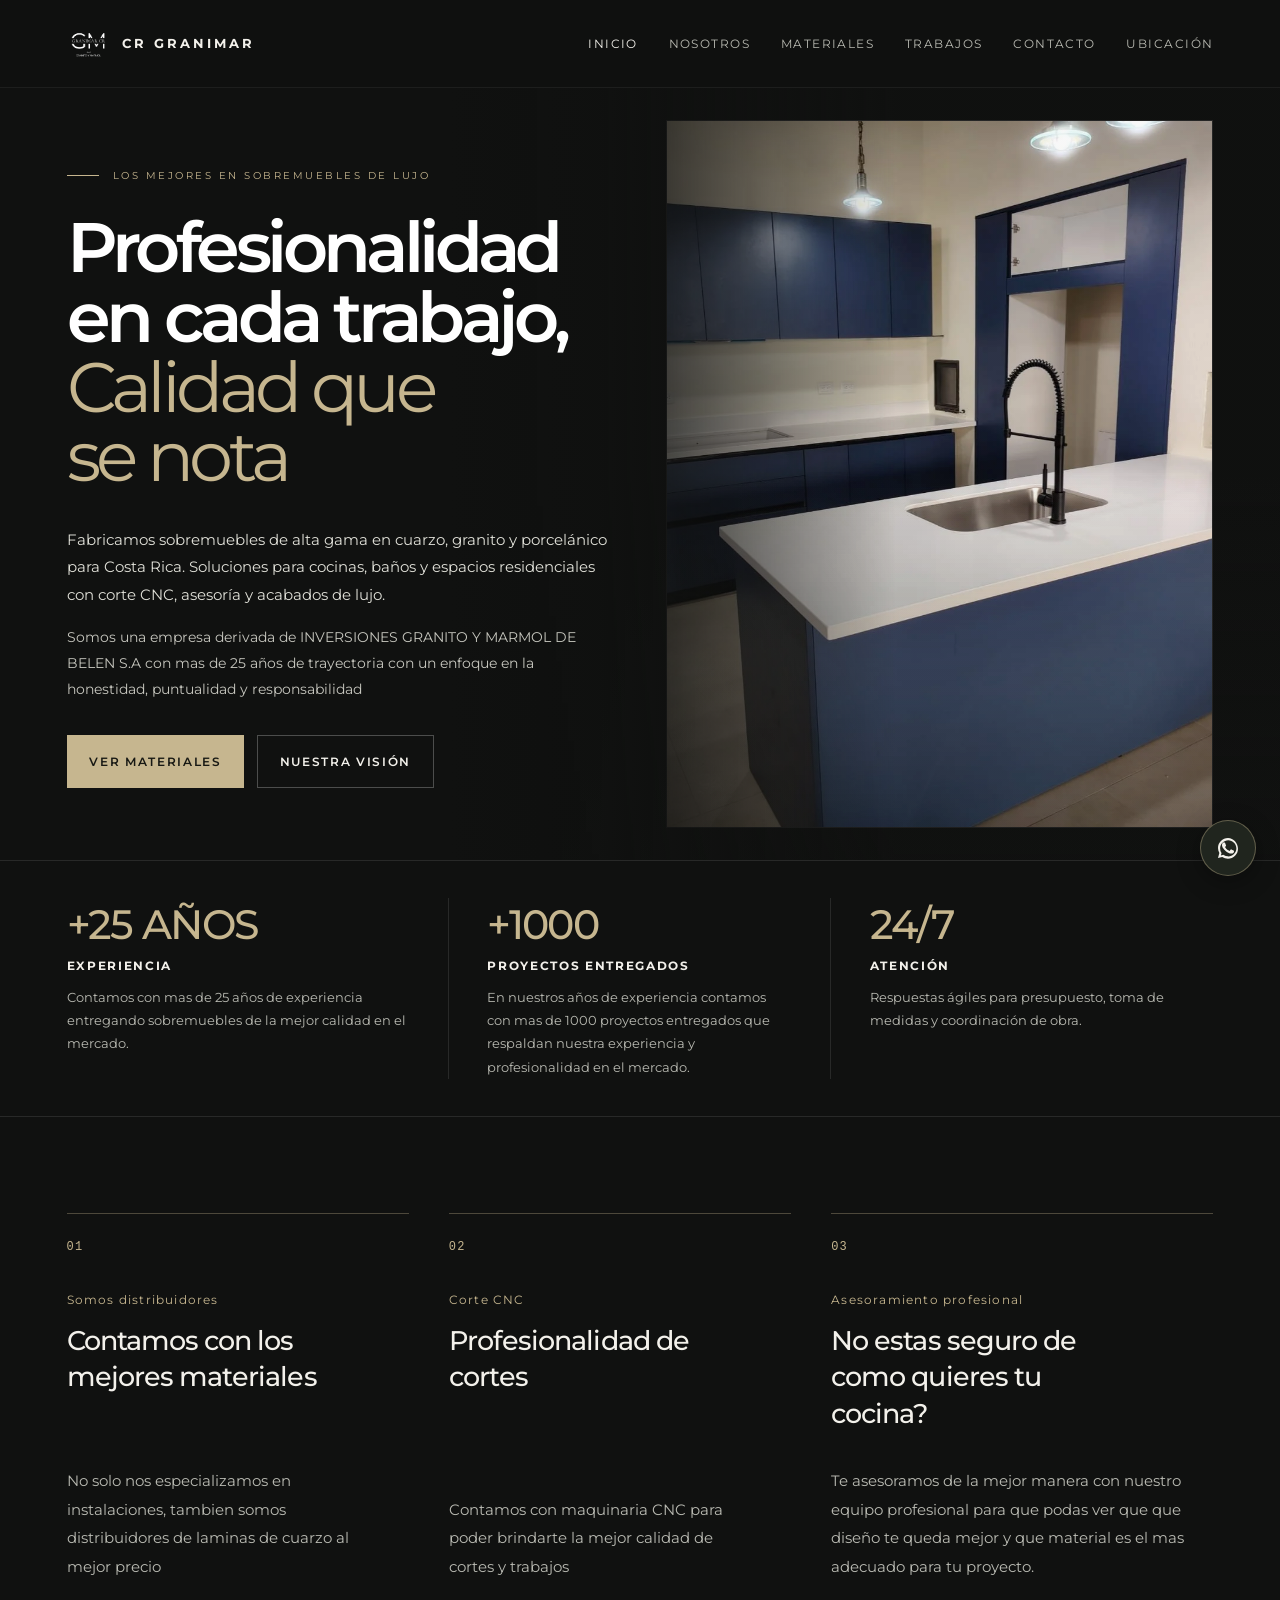
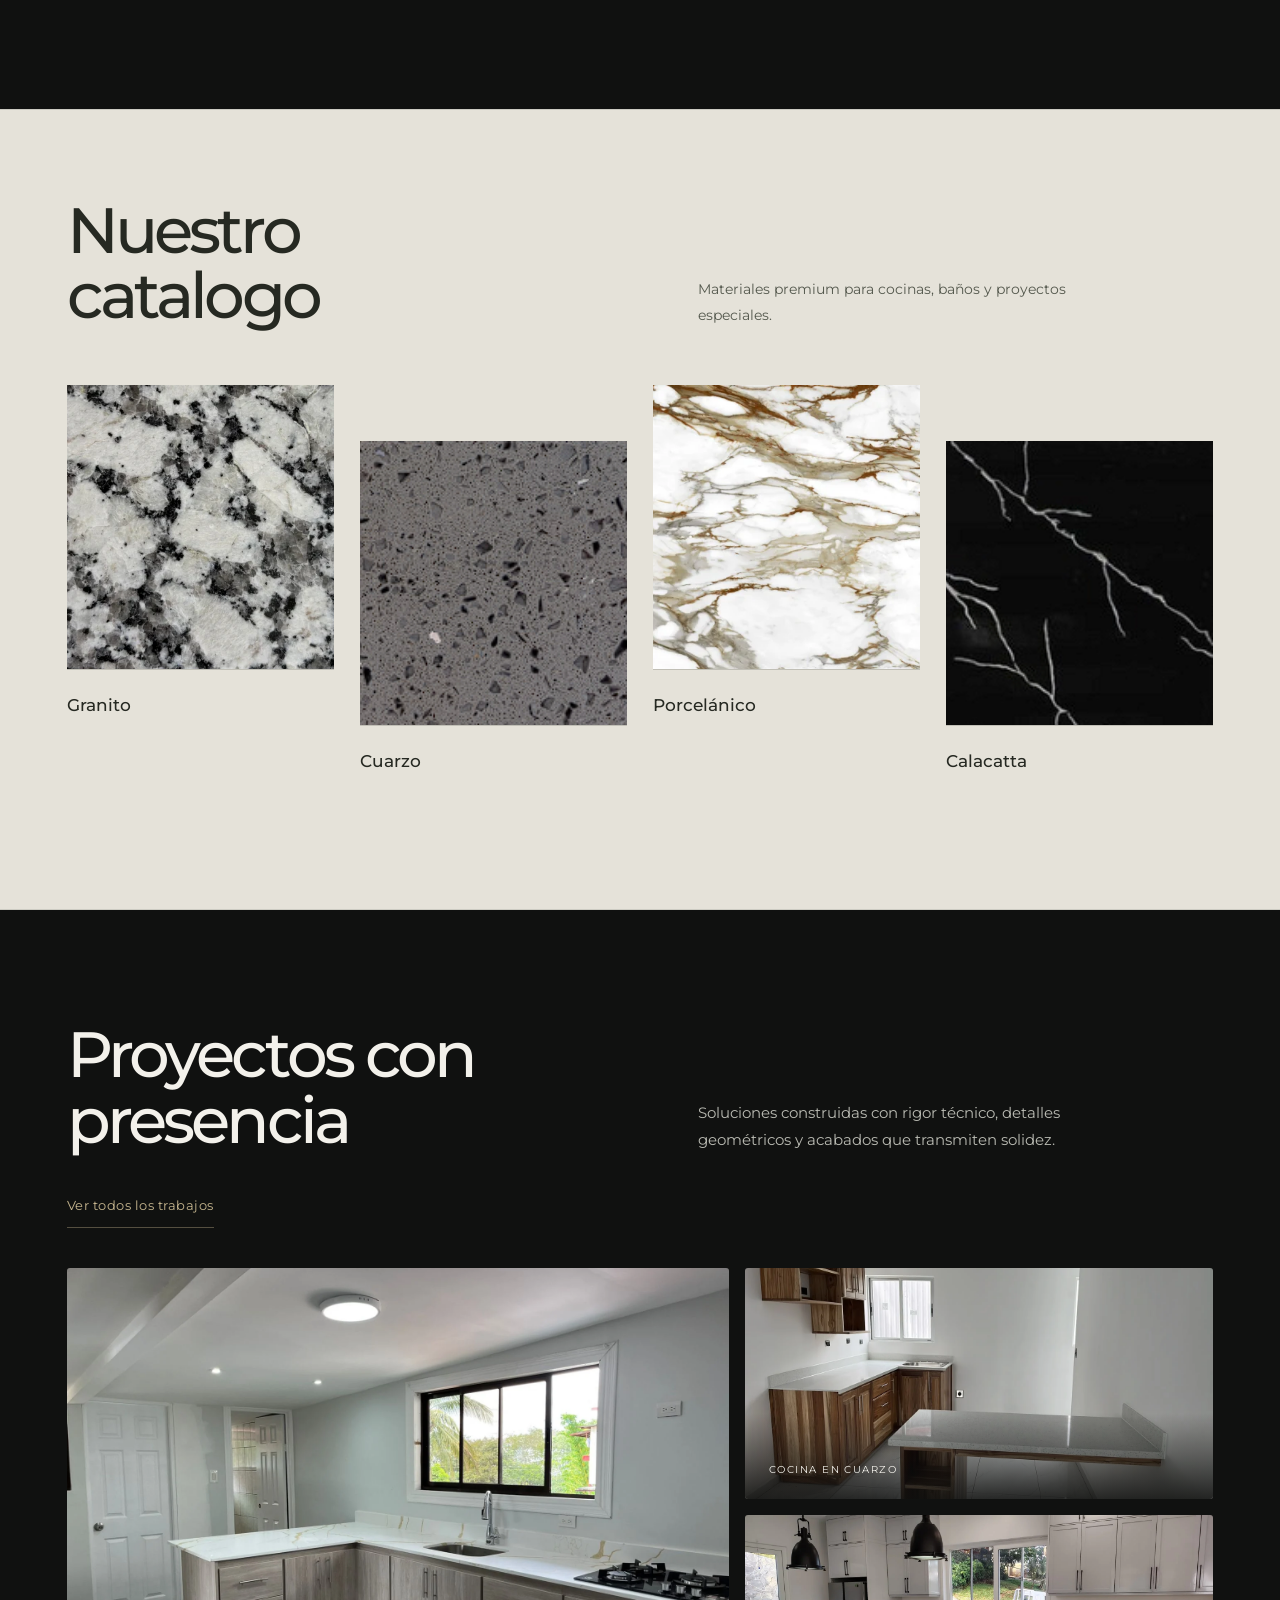
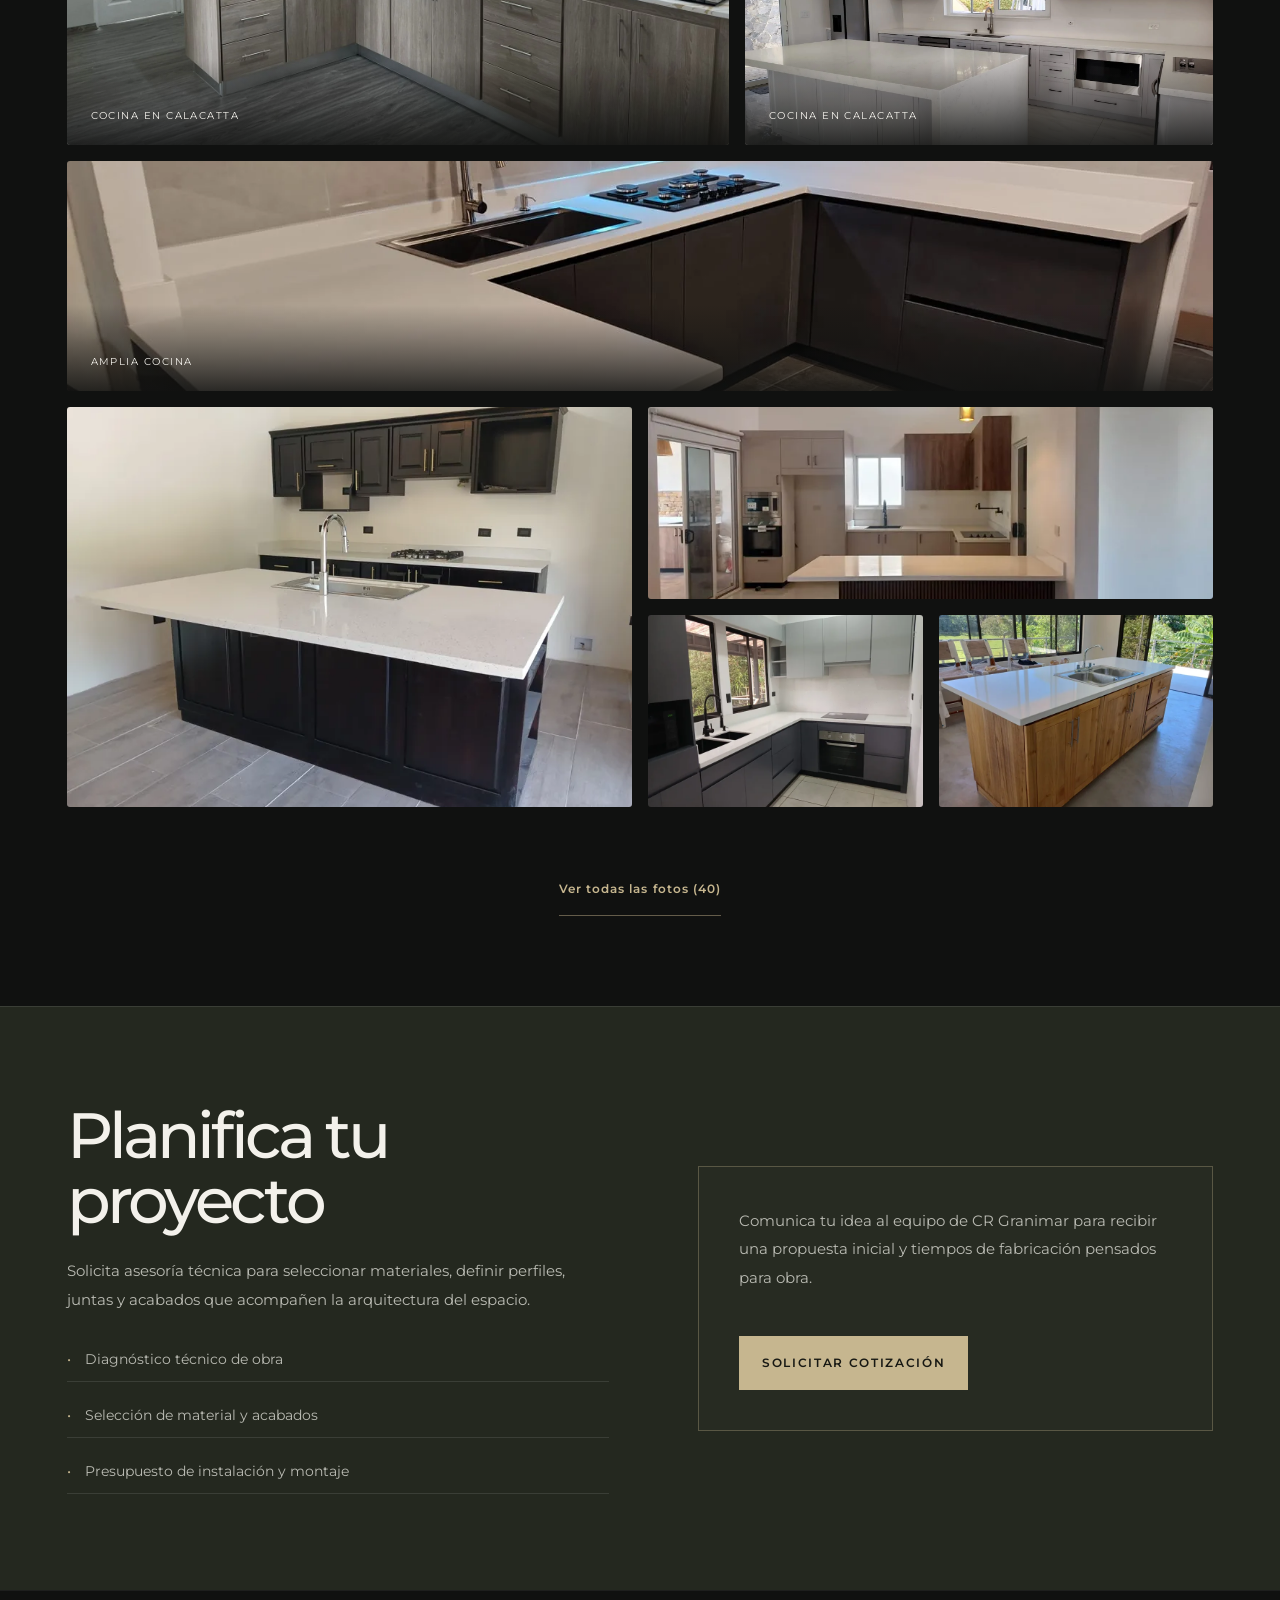
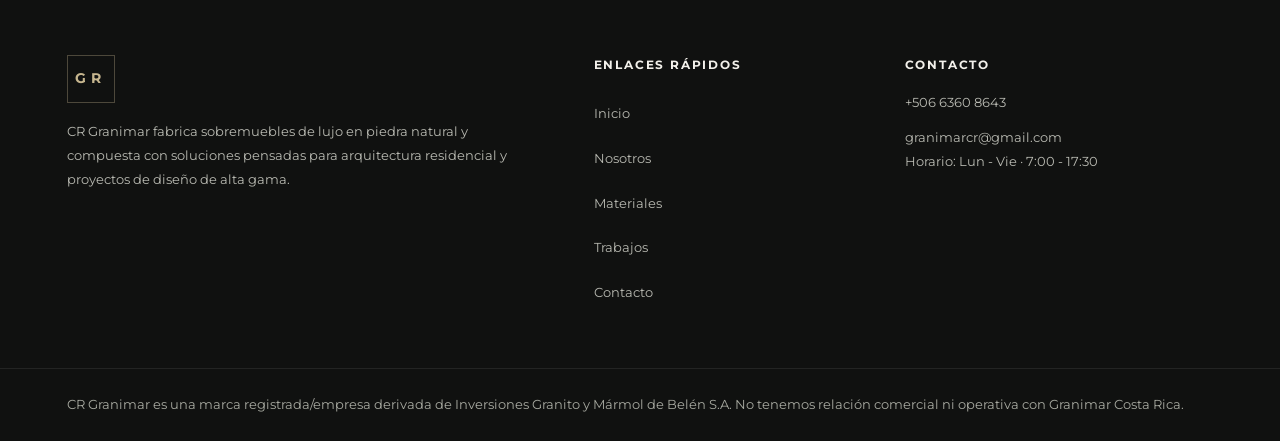
==== commit de941c09: "aaa" ====
--- a/index.html
+++ b/index.html
@@ -170,54 +170,54 @@
           <h2>Proyectos con presencia</h2>
           <p>Soluciones construidas con rigor técnico, detalles geométricos y acabados que transmiten solidez.</p>
         </div>
-        <a class="all-work-link" href="trabajos.html">Ver todos los trabajos <span aria-hidden="true">↗</span></a>
+        <a class="all-work-link" href="trabajos.html">Ver todos los trabajos</a>
         <div class="portfolio-grid">
-          <article class="portfolio-card variant-1"><a class="portfolio-photo" data-gallery href="proyectos/calacatta4.webp" aria-label="Ampliar proyecto"><img src="proyectos/calacatta4.webp" alt="Instalación de cocina con sobres en piedra calacatta de lujo" decoding="async" loading="lazy" /><span class="photo-expand" aria-hidden="true">↗</span></a> <p>Cocina en calacatta</p></article>
-          <article class="portfolio-card variant-2"><a class="portfolio-photo" data-gallery href="proyectos/cuarzo1.webp" aria-label="Ampliar proyecto"><img src="proyectos/cuarzo1.webp" alt="Proyecto residencial con isla y sobres de cocina en cuarzo" decoding="async" loading="lazy" /><span class="photo-expand" aria-hidden="true">↗</span></a><p>Cocina en cuarzo</p></article>
-          <article class="portfolio-card variant-3"><a class="portfolio-photo" data-gallery href="proyectos/cuarzo2.webp" aria-label="Ampliar proyecto"><img src="proyectos/cuarzo2.webp" alt="Diseño de cocina minimalista con sobres de calacatta" decoding="async" loading="lazy" /><span class="photo-expand" aria-hidden="true">↗</span></a><p>Cocina en calacatta</p></article>
-          <article class="portfolio-card variant-4"><a class="portfolio-photo" data-gallery href="proyectos/cuarzo4.webp" aria-label="Ampliar proyecto"><img src="proyectos/cuarzo4.webp" alt="Cocina espaciosa con acabados de sobres en granito pulido" decoding="async" loading="lazy" /><span class="photo-expand" aria-hidden="true">↗</span></a><p> Amplia Cocina</p></article>
+          <article class="portfolio-card variant-1"><a class="portfolio-photo" data-gallery href="proyectos/calacatta4.webp" aria-label="Ampliar proyecto"><img src="proyectos/calacatta4.webp" alt="Instalación de cocina con sobres en piedra calacatta de lujo" decoding="async" loading="lazy" /></a> <p>Cocina en calacatta</p></article>
+          <article class="portfolio-card variant-2"><a class="portfolio-photo" data-gallery href="proyectos/cuarzo1.webp" aria-label="Ampliar proyecto"><img src="proyectos/cuarzo1.webp" alt="Proyecto residencial con isla y sobres de cocina en cuarzo" decoding="async" loading="lazy" /></a><p>Cocina en cuarzo</p></article>
+          <article class="portfolio-card variant-3"><a class="portfolio-photo" data-gallery href="proyectos/cuarzo2.webp" aria-label="Ampliar proyecto"><img src="proyectos/cuarzo2.webp" alt="Diseño de cocina minimalista con sobres de calacatta" decoding="async" loading="lazy" /></a><p>Cocina en calacatta</p></article>
+          <article class="portfolio-card variant-4"><a class="portfolio-photo" data-gallery href="proyectos/cuarzo4.webp" aria-label="Ampliar proyecto"><img src="proyectos/cuarzo4.webp" alt="Cocina espaciosa con acabados de sobres en granito pulido" decoding="async" loading="lazy" /></a><p> Amplia Cocina</p></article>
         </div>
         <div class="project-photo-grid" id="project-photos">
-          <a class="project-photo" href="img/proyectos-refresh/proyecto-01.webp" data-gallery aria-label="Ampliar foto 1"><img src="img/proyectos-refresh/proyecto-01-preview.webp" alt="Superficie y detalles de cocina" width="1600" height="1200" loading="lazy" decoding="async" /><span class="photo-expand" aria-hidden="true">↗</span></a>
-          <a class="project-photo" href="img/proyectos-refresh/proyecto-02.webp" data-gallery aria-label="Ampliar foto 2"><img src="img/proyectos-refresh/proyecto-02-preview.webp" alt="Superficie y detalles de cocina" width="1600" height="738" loading="lazy" decoding="async" /><span class="photo-expand" aria-hidden="true">↗</span></a>
-          <a class="project-photo" href="img/proyectos-refresh/proyecto-03.webp" data-gallery aria-label="Ampliar foto 3"><img src="img/proyectos-refresh/proyecto-03-preview.webp" alt="Superficie y detalles de cocina" width="1600" height="1200" loading="lazy" decoding="async" /><span class="photo-expand" aria-hidden="true">↗</span></a>
-          <a class="project-photo" href="img/proyectos-refresh/proyecto-04.webp" data-gallery aria-label="Ampliar foto 4"><img src="img/proyectos-refresh/proyecto-04-preview.webp" alt="Superficie y detalles de cocina" width="1600" height="1200" loading="lazy" decoding="async" /><span class="photo-expand" aria-hidden="true">↗</span></a>
-          <a class="project-photo" href="img/proyectos-refresh/proyecto-05.webp" data-gallery aria-label="Ampliar foto 5"><img src="img/proyectos-refresh/proyecto-05-preview.webp" alt="Superficie y detalles de cocina" width="738" height="1600" loading="lazy" decoding="async" /><span class="photo-expand" aria-hidden="true">↗</span></a>
-          <a class="project-photo" href="img/proyectos-refresh/proyecto-06.webp" data-gallery aria-label="Ampliar foto 6"><img src="img/proyectos-refresh/proyecto-06-preview.webp" alt="Superficie y detalles de cocina" width="1600" height="738" loading="lazy" decoding="async" /><span class="photo-expand" aria-hidden="true">↗</span></a>
-          <a class="project-photo" href="img/proyectos-refresh/proyecto-07.webp" data-gallery aria-label="Ampliar foto 7"><img src="img/proyectos-refresh/proyecto-07-preview.webp" alt="Superficie y detalles de cocina" width="1600" height="738" loading="lazy" decoding="async" /><span class="photo-expand" aria-hidden="true">↗</span></a>
-          <a class="project-photo" href="img/proyectos-refresh/proyecto-08.webp" data-gallery aria-label="Ampliar foto 8"><img src="img/proyectos-refresh/proyecto-08-preview.webp" alt="Lavamanos y superficie de baño" width="738" height="1600" loading="lazy" decoding="async" /><span class="photo-expand" aria-hidden="true">↗</span></a>
-          <a class="project-photo" href="img/proyectos-refresh/proyecto-09.webp" data-gallery aria-label="Ampliar foto 9"><img src="img/proyectos-refresh/proyecto-09-preview.webp" alt="Superficie y detalles de cocina" width="1600" height="738" loading="lazy" decoding="async" /><span class="photo-expand" aria-hidden="true">↗</span></a>
-          <a class="project-photo" href="img/proyectos-refresh/proyecto-10.webp" data-gallery aria-label="Ampliar foto 10"><img src="img/proyectos-refresh/proyecto-10-preview.webp" alt="Superficie y detalles de cocina" width="1600" height="738" loading="lazy" decoding="async" /><span class="photo-expand" aria-hidden="true">↗</span></a>
-          <a class="project-photo" href="img/proyectos-refresh/proyecto-11.webp" data-gallery aria-label="Ampliar foto 11"><img src="img/proyectos-refresh/proyecto-11-preview.webp" alt="Superficie y detalles de cocina" width="1600" height="738" loading="lazy" decoding="async" /><span class="photo-expand" aria-hidden="true">↗</span></a>
-          <a class="project-photo" href="img/proyectos-refresh/proyecto-12.webp" data-gallery aria-label="Ampliar foto 12"><img src="img/proyectos-refresh/proyecto-12-preview.webp" alt="Lavamanos y superficie de baño" width="1280" height="591" loading="lazy" decoding="async" /><span class="photo-expand" aria-hidden="true">↗</span></a>
-          <a class="project-photo" href="img/proyectos-refresh/proyecto-13.webp" data-gallery aria-label="Ampliar foto 13"><img src="img/proyectos-refresh/proyecto-13-preview.webp" alt="Superficie y detalles de cocina" width="1600" height="1200" loading="lazy" decoding="async" /><span class="photo-expand" aria-hidden="true">↗</span></a>
-          <a class="project-photo" href="img/proyectos-refresh/proyecto-14.webp" data-gallery aria-label="Ampliar foto 14"><img src="img/proyectos-refresh/proyecto-14-preview.webp" alt="Superficie y detalles de cocina" width="1600" height="1200" loading="lazy" decoding="async" /><span class="photo-expand" aria-hidden="true">↗</span></a>
-          <a class="project-photo" href="img/proyectos-refresh/proyecto-15.webp" data-gallery aria-label="Ampliar foto 15"><img src="img/proyectos-refresh/proyecto-15-preview.webp" alt="Superficie y detalles de cocina" width="1600" height="1200" loading="lazy" decoding="async" /><span class="photo-expand" aria-hidden="true">↗</span></a>
-          <a class="project-photo" href="img/proyectos-refresh/proyecto-16.webp" data-gallery aria-label="Ampliar foto 16"><img src="img/proyectos-refresh/proyecto-16-preview.webp" alt="Superficie y detalles de cocina" width="1600" height="1200" loading="lazy" decoding="async" /><span class="photo-expand" aria-hidden="true">↗</span></a>
-          <a class="project-photo" href="img/proyectos-refresh/proyecto-17.webp" data-gallery aria-label="Ampliar foto 17"><img src="img/proyectos-refresh/proyecto-17-preview.webp" alt="Superficie y detalles de cocina" width="1600" height="1200" loading="lazy" decoding="async" /><span class="photo-expand" aria-hidden="true">↗</span></a>
-          <a class="project-photo" href="img/proyectos-refresh/proyecto-18.webp" data-gallery aria-label="Ampliar foto 18"><img src="img/proyectos-refresh/proyecto-18-preview.webp" alt="Superficie y detalles de cocina" width="1600" height="1200" loading="lazy" decoding="async" /><span class="photo-expand" aria-hidden="true">↗</span></a>
-          <a class="project-photo" href="img/proyectos-refresh/proyecto-19.webp" data-gallery aria-label="Ampliar foto 19"><img src="img/proyectos-refresh/proyecto-19-preview.webp" alt="Superficie y detalles de cocina" width="1600" height="1200" loading="lazy" decoding="async" /><span class="photo-expand" aria-hidden="true">↗</span></a>
-          <a class="project-photo" href="img/proyectos-refresh/proyecto-20.webp" data-gallery aria-label="Ampliar foto 20"><img src="img/proyectos-refresh/proyecto-20-preview.webp" alt="Lavamanos y superficie de baño" width="1600" height="1200" loading="lazy" decoding="async" /><span class="photo-expand" aria-hidden="true">↗</span></a>
-          <a class="project-photo" href="img/proyectos-refresh/proyecto-21.webp" data-gallery aria-label="Ampliar foto 21"><img src="img/proyectos-refresh/proyecto-21-preview.webp" alt="Lavamanos y superficie de baño" width="1600" height="1200" loading="lazy" decoding="async" /><span class="photo-expand" aria-hidden="true">↗</span></a>
-          <a class="project-photo" href="img/proyectos-refresh/proyecto-22.webp" data-gallery aria-label="Ampliar foto 22"><img src="img/proyectos-refresh/proyecto-22-preview.webp" alt="Lavamanos y superficie de baño" width="1600" height="1200" loading="lazy" decoding="async" /><span class="photo-expand" aria-hidden="true">↗</span></a>
-          <a class="project-photo" href="img/proyectos-refresh/proyecto-23.webp" data-gallery aria-label="Ampliar foto 23"><img src="img/proyectos-refresh/proyecto-23-preview.webp" alt="Lavamanos y superficie de baño" width="1200" height="1600" loading="lazy" decoding="async" /><span class="photo-expand" aria-hidden="true">↗</span></a>
-          <a class="project-photo" href="img/proyectos-refresh/proyecto-24.webp" data-gallery aria-label="Ampliar foto 24"><img src="img/proyectos-refresh/proyecto-24-preview.webp" alt="Superficie y detalles de cocina" width="1600" height="1200" loading="lazy" decoding="async" /><span class="photo-expand" aria-hidden="true">↗</span></a>
-          <a class="project-photo" href="img/proyectos-refresh/proyecto-25.webp" data-gallery aria-label="Ampliar foto 25"><img src="img/proyectos-refresh/proyecto-25-preview.webp" alt="Superficie y detalles de cocina" width="1600" height="1200" loading="lazy" decoding="async" /><span class="photo-expand" aria-hidden="true">↗</span></a>
-          <a class="project-photo" href="img/proyectos-refresh/proyecto-26.webp" data-gallery aria-label="Ampliar foto 26"><img src="img/proyectos-refresh/proyecto-26-preview.webp" alt="Lavamanos y superficie de baño" width="1600" height="1200" loading="lazy" decoding="async" /><span class="photo-expand" aria-hidden="true">↗</span></a>
-          <a class="project-photo" href="img/proyectos-refresh/proyecto-27.webp" data-gallery aria-label="Ampliar foto 27"><img src="img/proyectos-refresh/proyecto-27-preview.webp" alt="Lavamanos y superficie de baño" width="1600" height="1200" loading="lazy" decoding="async" /><span class="photo-expand" aria-hidden="true">↗</span></a>
-          <a class="project-photo" href="img/proyectos-refresh/proyecto-28.webp" data-gallery aria-label="Ampliar foto 28"><img src="img/proyectos-refresh/proyecto-28-preview.webp" alt="Lavamanos y superficie de baño" width="1600" height="1200" loading="lazy" decoding="async" /><span class="photo-expand" aria-hidden="true">↗</span></a>
-          <a class="project-photo" href="img/proyectos-refresh/proyecto-29.webp" data-gallery aria-label="Ampliar foto 29"><img src="img/proyectos-refresh/proyecto-29-preview.webp" alt="Lavamanos y superficie de baño" width="1200" height="1600" loading="lazy" decoding="async" /><span class="photo-expand" aria-hidden="true">↗</span></a>
-          <a class="project-photo" href="img/proyectos-refresh/proyecto-30.webp" data-gallery aria-label="Ampliar foto 30"><img src="img/proyectos-refresh/proyecto-30-preview.webp" alt="Superficie y detalles de cocina" width="1600" height="1200" loading="lazy" decoding="async" /><span class="photo-expand" aria-hidden="true">↗</span></a>
-          <a class="project-photo" href="img/proyectos-refresh/proyecto-31.webp" data-gallery aria-label="Ampliar foto 31"><img src="img/proyectos-refresh/proyecto-31-preview.webp" alt="Superficie y detalles de cocina" width="1600" height="1200" loading="lazy" decoding="async" /><span class="photo-expand" aria-hidden="true">↗</span></a>
-          <a class="project-photo" href="img/proyectos-refresh/proyecto-32.webp" data-gallery aria-label="Ampliar foto 32"><img src="img/proyectos-refresh/proyecto-32-preview.webp" alt="Superficie y detalles de cocina" width="1600" height="1200" loading="lazy" decoding="async" /><span class="photo-expand" aria-hidden="true">↗</span></a>
-          <a class="project-photo" href="img/proyectos-refresh/proyecto-33.webp" data-gallery aria-label="Ampliar foto 33"><img src="img/proyectos-refresh/proyecto-33-preview.webp" alt="Superficie y detalles de cocina" width="1600" height="1200" loading="lazy" decoding="async" /><span class="photo-expand" aria-hidden="true">↗</span></a>
-          <a class="project-photo" href="img/proyectos-refresh/proyecto-34.webp" data-gallery aria-label="Ampliar foto 34"><img src="img/proyectos-refresh/proyecto-34-preview.webp" alt="Lavamanos y superficie de baño" width="1600" height="1200" loading="lazy" decoding="async" /><span class="photo-expand" aria-hidden="true">↗</span></a>
-          <a class="project-photo" href="img/proyectos-refresh/proyecto-35.webp" data-gallery aria-label="Ampliar foto 35"><img src="img/proyectos-refresh/proyecto-35-preview.webp" alt="Lavamanos y superficie de baño" width="1600" height="1200" loading="lazy" decoding="async" /><span class="photo-expand" aria-hidden="true">↗</span></a>
-          <a class="project-photo" href="img/proyectos-refresh/proyecto-36.webp" data-gallery aria-label="Ampliar foto 36"><img src="img/proyectos-refresh/proyecto-36-preview.webp" alt="Superficie y detalles de cocina" width="1600" height="1200" loading="lazy" decoding="async" /><span class="photo-expand" aria-hidden="true">↗</span></a>
-          <a class="project-photo" href="img/proyectos-refresh/proyecto-37.webp" data-gallery aria-label="Ampliar foto 37"><img src="img/proyectos-refresh/proyecto-37-preview.webp" alt="Lavamanos y superficie de baño" width="1200" height="1600" loading="lazy" decoding="async" /><span class="photo-expand" aria-hidden="true">↗</span></a>
-          <a class="project-photo" href="img/proyectos-refresh/proyecto-38.webp" data-gallery aria-label="Ampliar foto 38"><img src="img/proyectos-refresh/proyecto-38-preview.webp" alt="Superficie y detalles de cocina" width="1600" height="1200" loading="lazy" decoding="async" /><span class="photo-expand" aria-hidden="true">↗</span></a>
-          <a class="project-photo" href="img/proyectos-refresh/proyecto-39.webp" data-gallery aria-label="Ampliar foto 39"><img src="img/proyectos-refresh/proyecto-39-preview.webp" alt="Superficie y detalles de cocina" width="1600" height="1200" loading="lazy" decoding="async" /><span class="photo-expand" aria-hidden="true">↗</span></a>
-          <a class="project-photo" href="img/proyectos-refresh/proyecto-40.webp" data-gallery aria-label="Ampliar foto 40"><img src="img/proyectos-refresh/proyecto-40-preview.webp" alt="Superficie y detalles de cocina" width="1600" height="1200" loading="lazy" decoding="async" /><span class="photo-expand" aria-hidden="true">↗</span></a>
+          <a class="project-photo" href="img/proyectos-refresh/proyecto-01.webp" data-gallery aria-label="Ampliar foto 1"><img src="img/proyectos-refresh/proyecto-01-preview.webp" alt="Superficie y detalles de cocina" width="1600" height="1200" loading="lazy" decoding="async" /></a>
+          <a class="project-photo" href="img/proyectos-refresh/proyecto-02.webp" data-gallery aria-label="Ampliar foto 2"><img src="img/proyectos-refresh/proyecto-02-preview.webp" alt="Superficie y detalles de cocina" width="1600" height="738" loading="lazy" decoding="async" /></a>
+          <a class="project-photo" href="img/proyectos-refresh/proyecto-03.webp" data-gallery aria-label="Ampliar foto 3"><img src="img/proyectos-refresh/proyecto-03-preview.webp" alt="Superficie y detalles de cocina" width="1600" height="1200" loading="lazy" decoding="async" /></a>
+          <a class="project-photo" href="img/proyectos-refresh/proyecto-04.webp" data-gallery aria-label="Ampliar foto 4"><img src="img/proyectos-refresh/proyecto-04-preview.webp" alt="Superficie y detalles de cocina" width="1600" height="1200" loading="lazy" decoding="async" /></a>
+          <a class="project-photo" href="img/proyectos-refresh/proyecto-05.webp" data-gallery aria-label="Ampliar foto 5"><img src="img/proyectos-refresh/proyecto-05-preview.webp" alt="Superficie y detalles de cocina" width="738" height="1600" loading="lazy" decoding="async" /></a>
+          <a class="project-photo" href="img/proyectos-refresh/proyecto-06.webp" data-gallery aria-label="Ampliar foto 6"><img src="img/proyectos-refresh/proyecto-06-preview.webp" alt="Superficie y detalles de cocina" width="1600" height="738" loading="lazy" decoding="async" /></a>
+          <a class="project-photo" href="img/proyectos-refresh/proyecto-07.webp" data-gallery aria-label="Ampliar foto 7"><img src="img/proyectos-refresh/proyecto-07-preview.webp" alt="Superficie y detalles de cocina" width="1600" height="738" loading="lazy" decoding="async" /></a>
+          <a class="project-photo" href="img/proyectos-refresh/proyecto-08.webp" data-gallery aria-label="Ampliar foto 8"><img src="img/proyectos-refresh/proyecto-08-preview.webp" alt="Lavamanos y superficie de baño" width="738" height="1600" loading="lazy" decoding="async" /></a>
+          <a class="project-photo" href="img/proyectos-refresh/proyecto-09.webp" data-gallery aria-label="Ampliar foto 9"><img src="img/proyectos-refresh/proyecto-09-preview.webp" alt="Superficie y detalles de cocina" width="1600" height="738" loading="lazy" decoding="async" /></a>
+          <a class="project-photo" href="img/proyectos-refresh/proyecto-10.webp" data-gallery aria-label="Ampliar foto 10"><img src="img/proyectos-refresh/proyecto-10-preview.webp" alt="Superficie y detalles de cocina" width="1600" height="738" loading="lazy" decoding="async" /></a>
+          <a class="project-photo" href="img/proyectos-refresh/proyecto-11.webp" data-gallery aria-label="Ampliar foto 11"><img src="img/proyectos-refresh/proyecto-11-preview.webp" alt="Superficie y detalles de cocina" width="1600" height="738" loading="lazy" decoding="async" /></a>
+          <a class="project-photo" href="img/proyectos-refresh/proyecto-12.webp" data-gallery aria-label="Ampliar foto 12"><img src="img/proyectos-refresh/proyecto-12-preview.webp" alt="Lavamanos y superficie de baño" width="1280" height="591" loading="lazy" decoding="async" /></a>
+          <a class="project-photo" href="img/proyectos-refresh/proyecto-13.webp" data-gallery aria-label="Ampliar foto 13"><img src="img/proyectos-refresh/proyecto-13-preview.webp" alt="Superficie y detalles de cocina" width="1600" height="1200" loading="lazy" decoding="async" /></a>
+          <a class="project-photo" href="img/proyectos-refresh/proyecto-14.webp" data-gallery aria-label="Ampliar foto 14"><img src="img/proyectos-refresh/proyecto-14-preview.webp" alt="Superficie y detalles de cocina" width="1600" height="1200" loading="lazy" decoding="async" /></a>
+          <a class="project-photo" href="img/proyectos-refresh/proyecto-15.webp" data-gallery aria-label="Ampliar foto 15"><img src="img/proyectos-refresh/proyecto-15-preview.webp" alt="Superficie y detalles de cocina" width="1600" height="1200" loading="lazy" decoding="async" /></a>
+          <a class="project-photo" href="img/proyectos-refresh/proyecto-16.webp" data-gallery aria-label="Ampliar foto 16"><img src="img/proyectos-refresh/proyecto-16-preview.webp" alt="Superficie y detalles de cocina" width="1600" height="1200" loading="lazy" decoding="async" /></a>
+          <a class="project-photo" href="img/proyectos-refresh/proyecto-17.webp" data-gallery aria-label="Ampliar foto 17"><img src="img/proyectos-refresh/proyecto-17-preview.webp" alt="Superficie y detalles de cocina" width="1600" height="1200" loading="lazy" decoding="async" /></a>
+          <a class="project-photo" href="img/proyectos-refresh/proyecto-18.webp" data-gallery aria-label="Ampliar foto 18"><img src="img/proyectos-refresh/proyecto-18-preview.webp" alt="Superficie y detalles de cocina" width="1600" height="1200" loading="lazy" decoding="async" /></a>
+          <a class="project-photo" href="img/proyectos-refresh/proyecto-19.webp" data-gallery aria-label="Ampliar foto 19"><img src="img/proyectos-refresh/proyecto-19-preview.webp" alt="Superficie y detalles de cocina" width="1600" height="1200" loading="lazy" decoding="async" /></a>
+          <a class="project-photo" href="img/proyectos-refresh/proyecto-20.webp" data-gallery aria-label="Ampliar foto 20"><img src="img/proyectos-refresh/proyecto-20-preview.webp" alt="Lavamanos y superficie de baño" width="1600" height="1200" loading="lazy" decoding="async" /></a>
+          <a class="project-photo" href="img/proyectos-refresh/proyecto-21.webp" data-gallery aria-label="Ampliar foto 21"><img src="img/proyectos-refresh/proyecto-21-preview.webp" alt="Lavamanos y superficie de baño" width="1600" height="1200" loading="lazy" decoding="async" /></a>
+          <a class="project-photo" href="img/proyectos-refresh/proyecto-22.webp" data-gallery aria-label="Ampliar foto 22"><img src="img/proyectos-refresh/proyecto-22-preview.webp" alt="Lavamanos y superficie de baño" width="1600" height="1200" loading="lazy" decoding="async" /></a>
+          <a class="project-photo" href="img/proyectos-refresh/proyecto-23.webp" data-gallery aria-label="Ampliar foto 23"><img src="img/proyectos-refresh/proyecto-23-preview.webp" alt="Lavamanos y superficie de baño" width="1200" height="1600" loading="lazy" decoding="async" /></a>
+          <a class="project-photo" href="img/proyectos-refresh/proyecto-24.webp" data-gallery aria-label="Ampliar foto 24"><img src="img/proyectos-refresh/proyecto-24-preview.webp" alt="Superficie y detalles de cocina" width="1600" height="1200" loading="lazy" decoding="async" /></a>
+          <a class="project-photo" href="img/proyectos-refresh/proyecto-25.webp" data-gallery aria-label="Ampliar foto 25"><img src="img/proyectos-refresh/proyecto-25-preview.webp" alt="Superficie y detalles de cocina" width="1600" height="1200" loading="lazy" decoding="async" /></a>
+          <a class="project-photo" href="img/proyectos-refresh/proyecto-26.webp" data-gallery aria-label="Ampliar foto 26"><img src="img/proyectos-refresh/proyecto-26-preview.webp" alt="Lavamanos y superficie de baño" width="1600" height="1200" loading="lazy" decoding="async" /></a>
+          <a class="project-photo" href="img/proyectos-refresh/proyecto-27.webp" data-gallery aria-label="Ampliar foto 27"><img src="img/proyectos-refresh/proyecto-27-preview.webp" alt="Lavamanos y superficie de baño" width="1600" height="1200" loading="lazy" decoding="async" /></a>
+          <a class="project-photo" href="img/proyectos-refresh/proyecto-28.webp" data-gallery aria-label="Ampliar foto 28"><img src="img/proyectos-refresh/proyecto-28-preview.webp" alt="Lavamanos y superficie de baño" width="1600" height="1200" loading="lazy" decoding="async" /></a>
+          <a class="project-photo" href="img/proyectos-refresh/proyecto-29.webp" data-gallery aria-label="Ampliar foto 29"><img src="img/proyectos-refresh/proyecto-29-preview.webp" alt="Lavamanos y superficie de baño" width="1200" height="1600" loading="lazy" decoding="async" /></a>
+          <a class="project-photo" href="img/proyectos-refresh/proyecto-30.webp" data-gallery aria-label="Ampliar foto 30"><img src="img/proyectos-refresh/proyecto-30-preview.webp" alt="Superficie y detalles de cocina" width="1600" height="1200" loading="lazy" decoding="async" /></a>
+          <a class="project-photo" href="img/proyectos-refresh/proyecto-31.webp" data-gallery aria-label="Ampliar foto 31"><img src="img/proyectos-refresh/proyecto-31-preview.webp" alt="Superficie y detalles de cocina" width="1600" height="1200" loading="lazy" decoding="async" /></a>
+          <a class="project-photo" href="img/proyectos-refresh/proyecto-32.webp" data-gallery aria-label="Ampliar foto 32"><img src="img/proyectos-refresh/proyecto-32-preview.webp" alt="Superficie y detalles de cocina" width="1600" height="1200" loading="lazy" decoding="async" /></a>
+          <a class="project-photo" href="img/proyectos-refresh/proyecto-33.webp" data-gallery aria-label="Ampliar foto 33"><img src="img/proyectos-refresh/proyecto-33-preview.webp" alt="Superficie y detalles de cocina" width="1600" height="1200" loading="lazy" decoding="async" /></a>
+          <a class="project-photo" href="img/proyectos-refresh/proyecto-34.webp" data-gallery aria-label="Ampliar foto 34"><img src="img/proyectos-refresh/proyecto-34-preview.webp" alt="Lavamanos y superficie de baño" width="1600" height="1200" loading="lazy" decoding="async" /></a>
+          <a class="project-photo" href="img/proyectos-refresh/proyecto-35.webp" data-gallery aria-label="Ampliar foto 35"><img src="img/proyectos-refresh/proyecto-35-preview.webp" alt="Lavamanos y superficie de baño" width="1600" height="1200" loading="lazy" decoding="async" /></a>
+          <a class="project-photo" href="img/proyectos-refresh/proyecto-36.webp" data-gallery aria-label="Ampliar foto 36"><img src="img/proyectos-refresh/proyecto-36-preview.webp" alt="Superficie y detalles de cocina" width="1600" height="1200" loading="lazy" decoding="async" /></a>
+          <a class="project-photo" href="img/proyectos-refresh/proyecto-37.webp" data-gallery aria-label="Ampliar foto 37"><img src="img/proyectos-refresh/proyecto-37-preview.webp" alt="Lavamanos y superficie de baño" width="1200" height="1600" loading="lazy" decoding="async" /></a>
+          <a class="project-photo" href="img/proyectos-refresh/proyecto-38.webp" data-gallery aria-label="Ampliar foto 38"><img src="img/proyectos-refresh/proyecto-38-preview.webp" alt="Superficie y detalles de cocina" width="1600" height="1200" loading="lazy" decoding="async" /></a>
+          <a class="project-photo" href="img/proyectos-refresh/proyecto-39.webp" data-gallery aria-label="Ampliar foto 39"><img src="img/proyectos-refresh/proyecto-39-preview.webp" alt="Superficie y detalles de cocina" width="1600" height="1200" loading="lazy" decoding="async" /></a>
+          <a class="project-photo" href="img/proyectos-refresh/proyecto-40.webp" data-gallery aria-label="Ampliar foto 40"><img src="img/proyectos-refresh/proyecto-40-preview.webp" alt="Superficie y detalles de cocina" width="1600" height="1200" loading="lazy" decoding="async" /></a>
         </div>
       </section>
 
--- a/styles/global.css
+++ b/styles/global.css
@@ -1457,7 +1457,7 @@
   gap: 1.8rem;
   transition: background .3s, color .3s, transform .4s var(--ease-out), border-color .3s;
 }
-.hero-button::after { content: '↗'; font-size: 1.1rem; line-height: 1; transition: transform .35s var(--ease-out); }
+.hero-button::after { content: none; font-size: 1.1rem; line-height: 1; transition: transform .35s var(--ease-out); }
 .hero-button:hover { background: #ded1b2; color: #171813; transform: translateY(-3px); }
 .hero-button:hover::after { transform: translate(2px, -2px); }
 .hero-button.ghost { background: transparent; color: var(--text); border-color: #ffffff40; }
@@ -1516,7 +1516,7 @@
 .materials-card-bg { min-height: 0; filter: brightness(.92); transition: transform 1.2s var(--ease-out), filter .6s; }
 .materials-card:hover .materials-card-bg { transform: scale(1.07); filter: brightness(1.08); }
 .materials-card-label { background: #141512; min-height: 4rem; justify-content: space-between; padding: 1.2rem; text-transform: none; font-size: 1rem; letter-spacing: 0; }
-.materials-card-label::after { content: '↗'; color: var(--accent); }
+.materials-card-label::after { content: none; color: var(--accent); }
 .section-portfolio { gap: 1.2rem; }
 .section-heading { max-width: 46rem; margin-bottom: 1.5rem; }
 .section-heading p { margin-top: 1.1rem; }
@@ -1601,13 +1601,15 @@
 }
 @media (max-width: 900px) {
   .site-header { height: 4.8rem; flex-wrap: nowrap; }
+  .site-header.nav-open { position: fixed; inset: 0 0 auto; }
+  body.nav-open .page-shell { padding-top: var(--header-height); }
   .nav-toggle { width: 2.8rem; height: 2.8rem; border-radius: var(--radius-small); }
   .nav-toggle::before { top: .85rem; }
   .nav-toggle span { top: 1.35rem; }
   .nav-toggle::after { top: 1.85rem; }
   .nav-toggle::before, .nav-toggle::after, .nav-toggle span { left: .7rem; right: .7rem; }
-  .main-nav { inset: 4.8rem 0 auto; padding: 1.5rem var(--gutter) 2rem; }
-  .main-nav a { font-size: .8rem; padding-block: .75rem; }
+  .main-nav { inset: var(--header-height) 0 auto; max-height: calc(100dvh - var(--header-height)); flex-wrap: nowrap; padding: 1.5rem var(--gutter) 2rem; }
+  .main-nav a { font-size: .8rem; flex-shrink: 0; padding-block: .75rem; }
   .hero-content { padding-block: 4rem 3.5rem; }
   .hero-content h1 { max-width: 620px; font-size: clamp(2.65rem, 5.8vw, 3.7rem); }
   .hero-stage > .hero-bg, .hero-overlay-inicio { bottom: 0; }
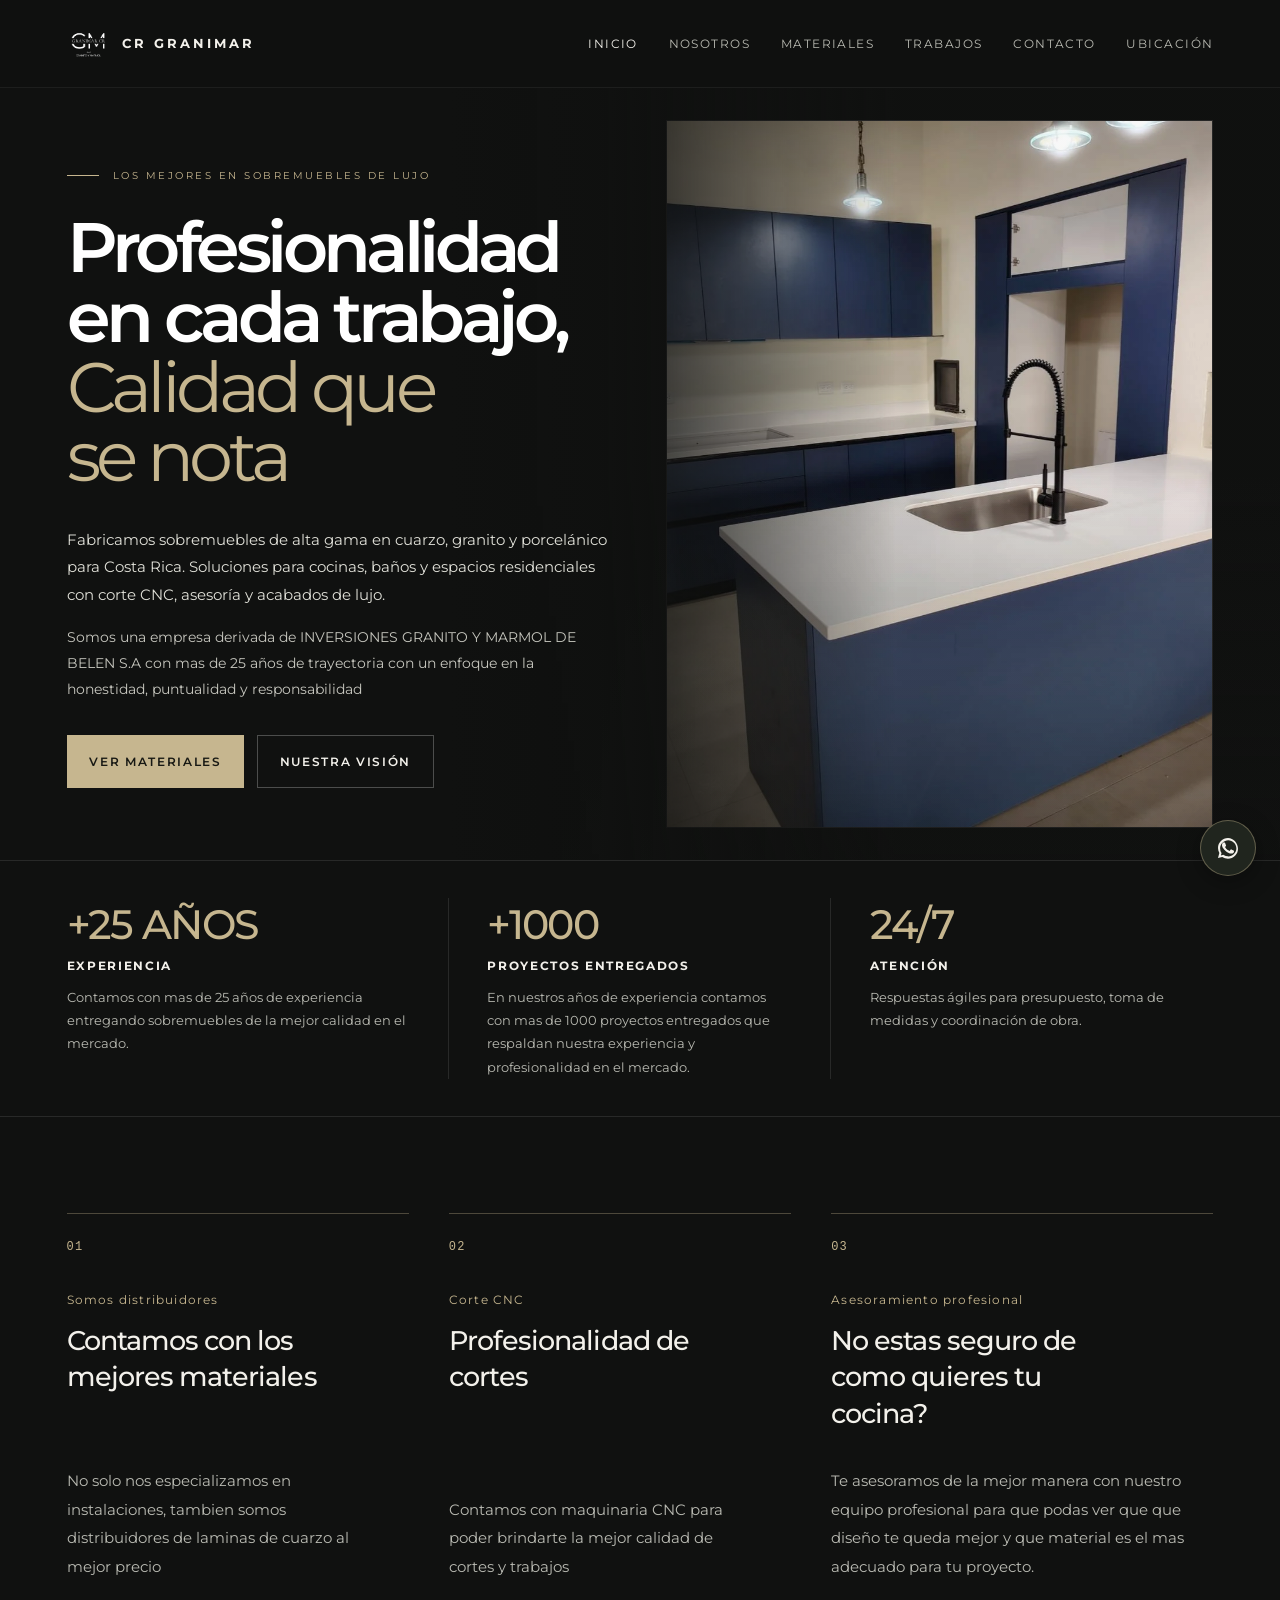
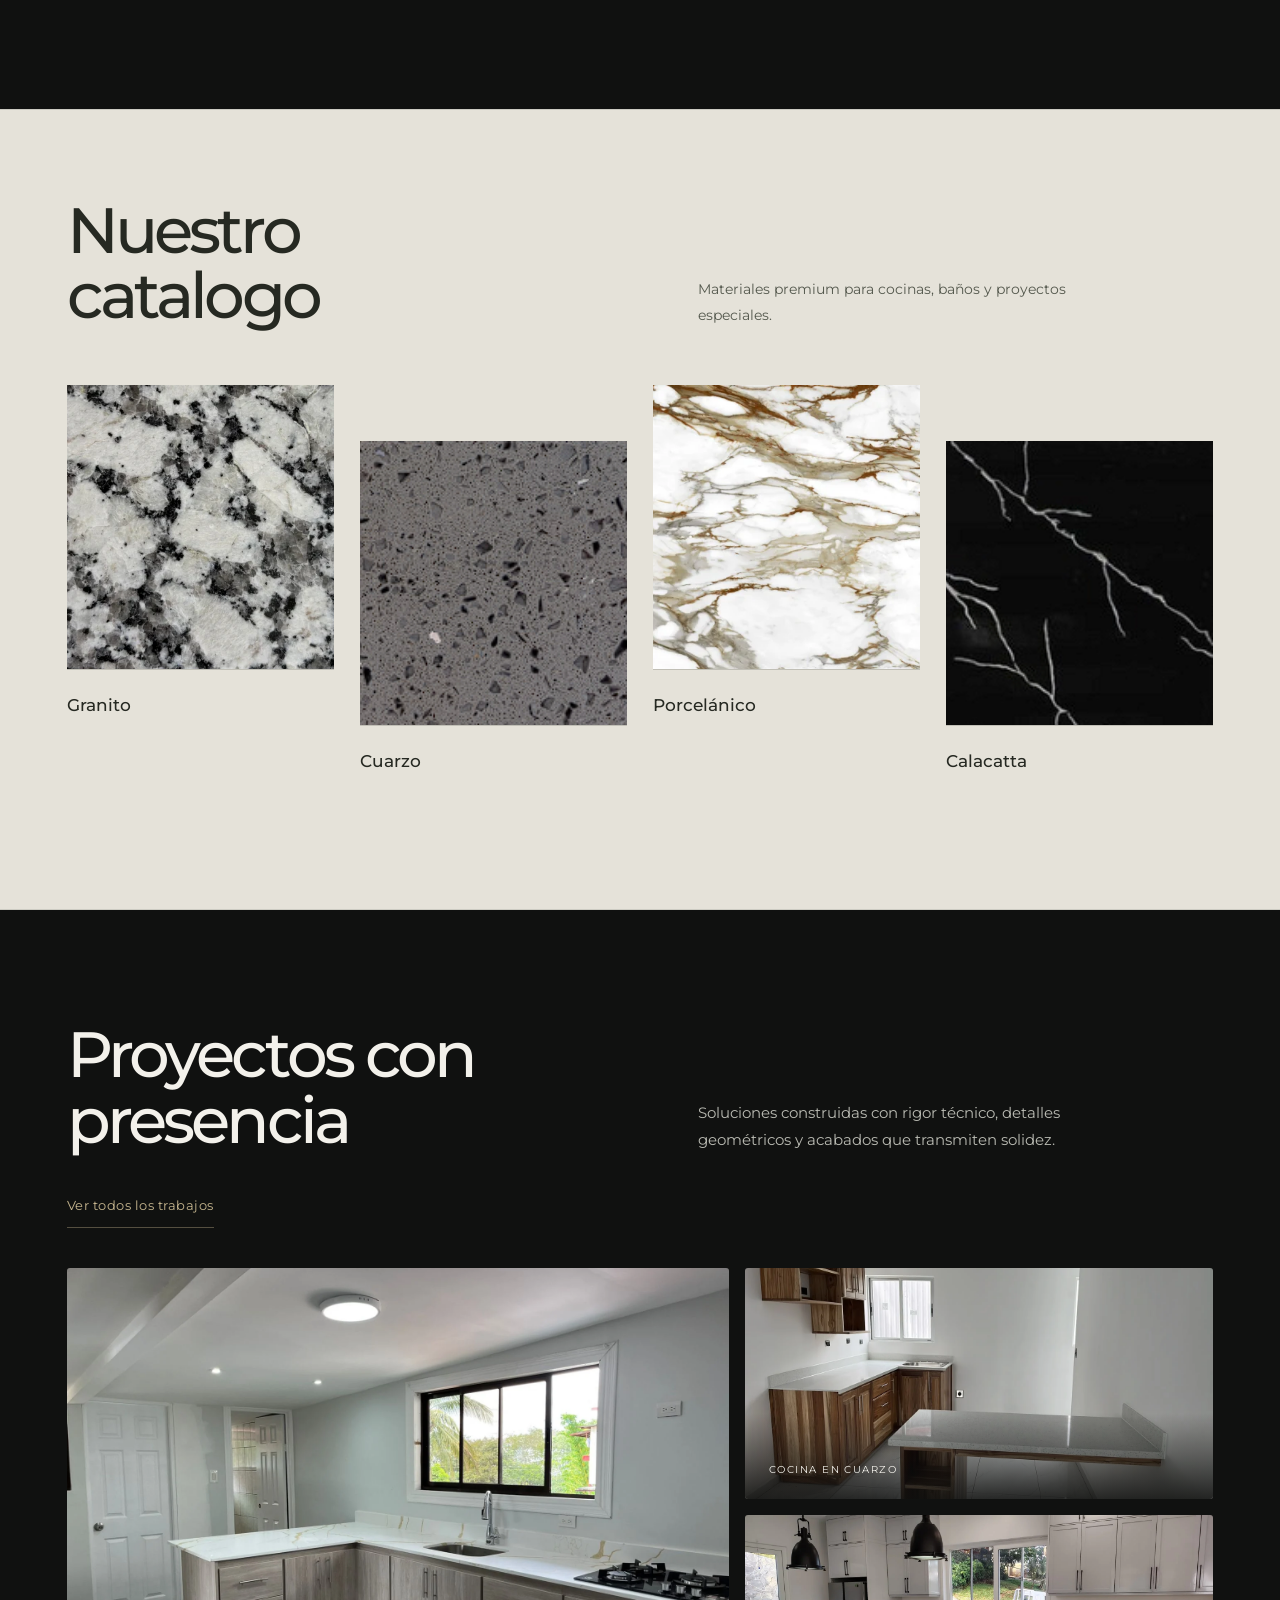
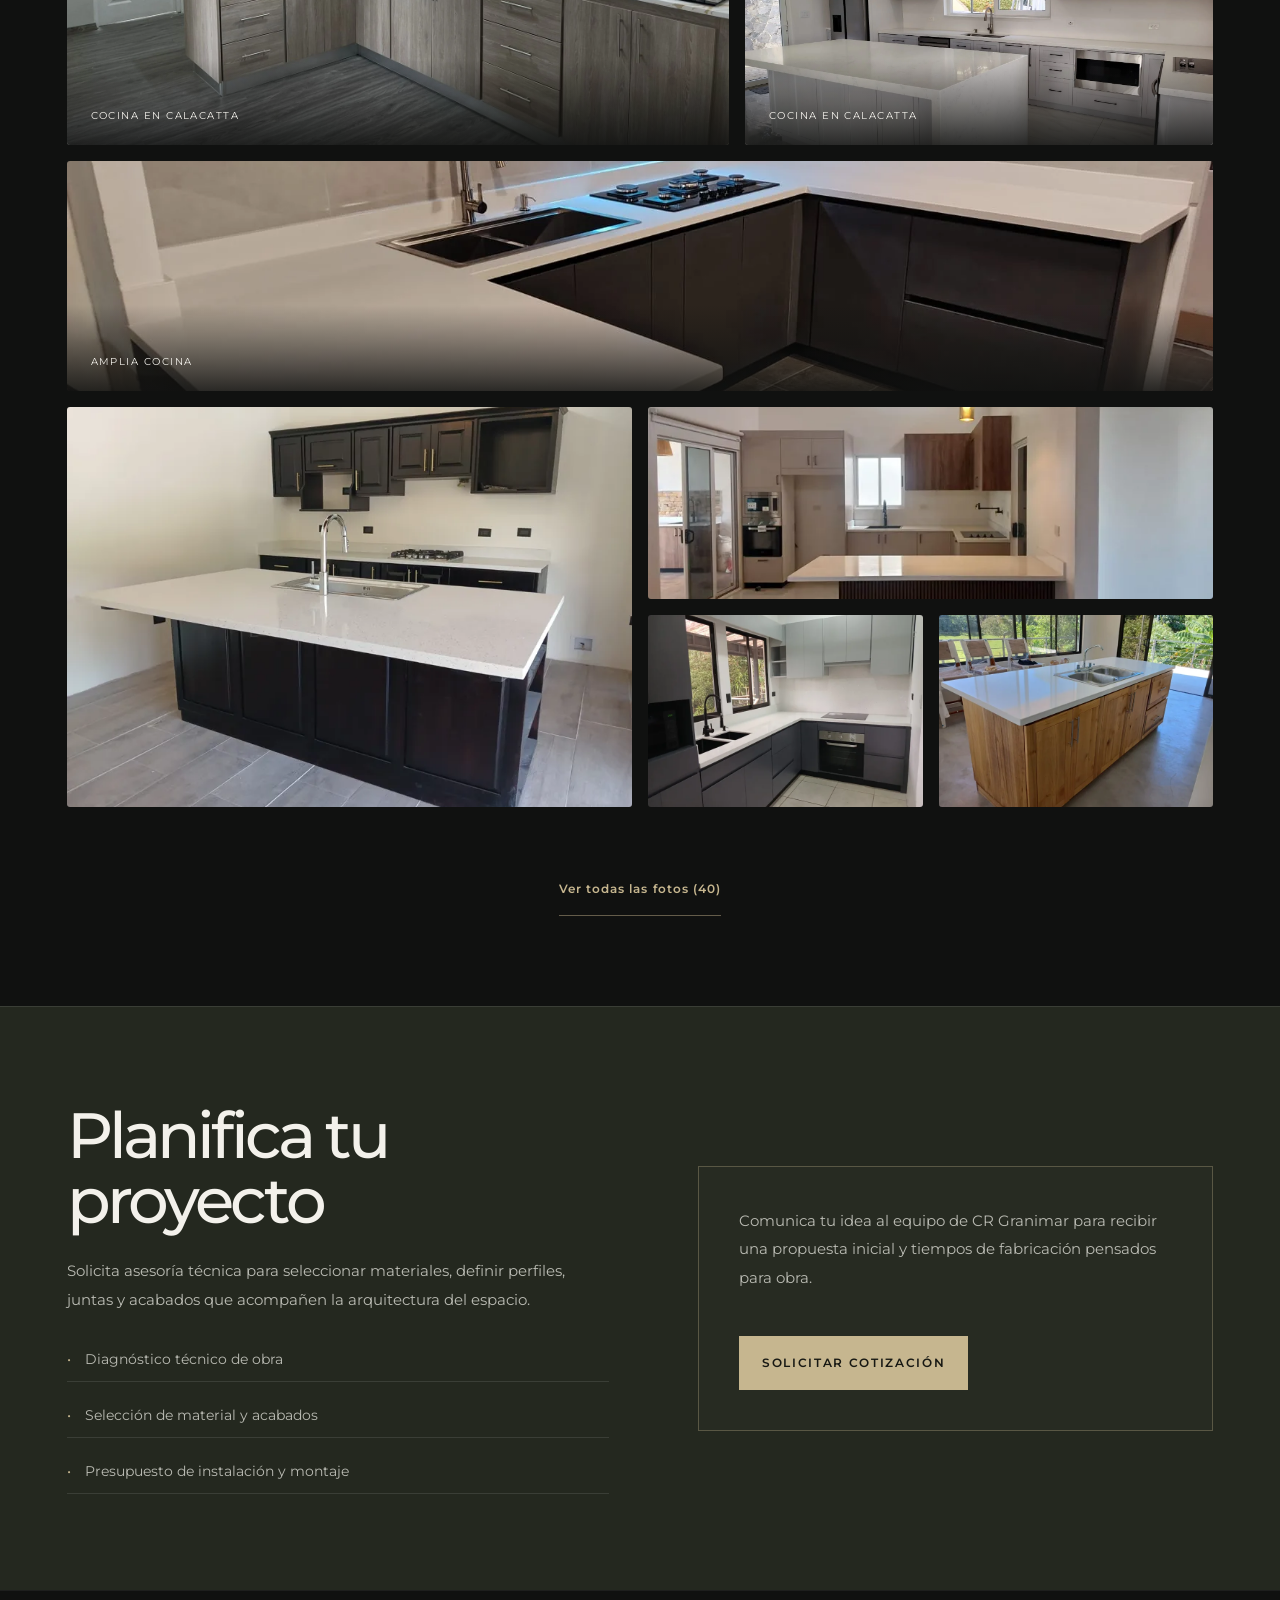
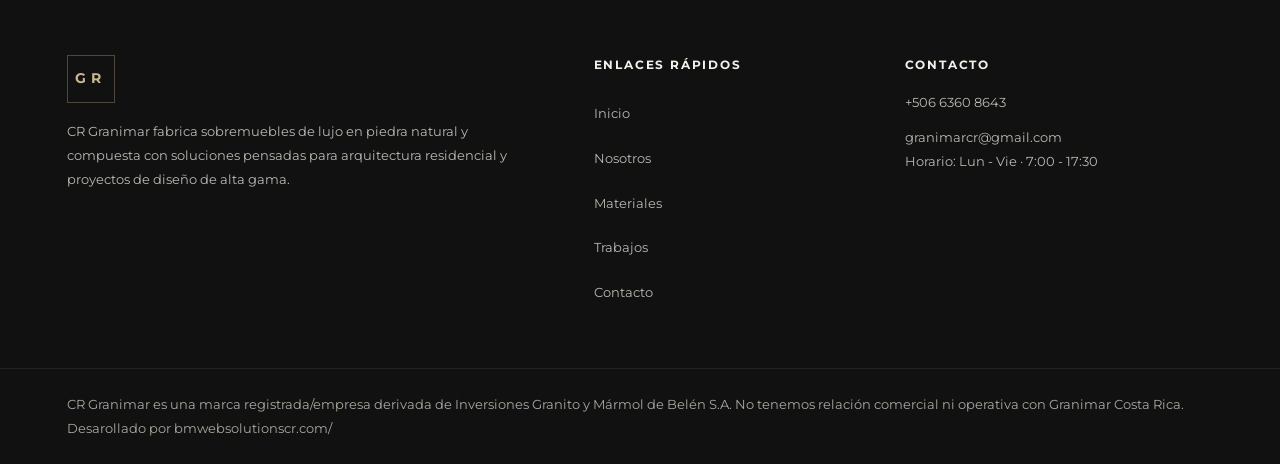
==== commit d03d28e8: "aa" ====
--- a/index.html
+++ b/index.html
@@ -263,6 +263,7 @@
       </div>
       <div class="footer-bottom">
         <p>CR Granimar es una marca registrada/empresa derivada de Inversiones Granito y Mármol de Belén S.A. No tenemos relación comercial ni operativa con Granimar Costa Rica.</p>
+        <p>Desarollado por  bmwebsolutionscr.com/</p>
       </div>
     </footer>
   </div>
